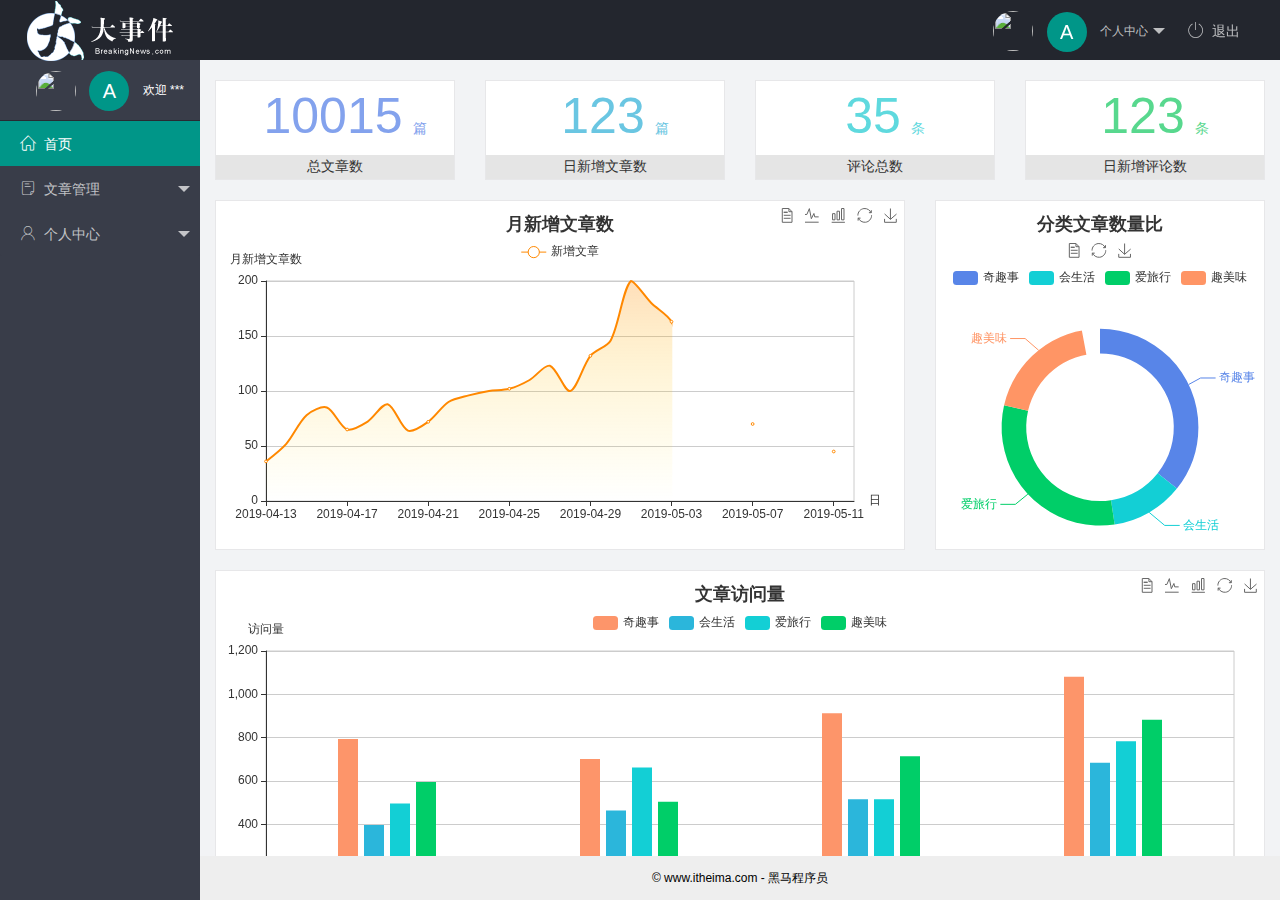
==== index.html @ 04af5a10 "finish login and register function" ====
<!DOCTYPE html>
<html lang="en">
  <head>
    <meta charset="UTF-8" />
    <meta name="viewport" content="width=device-width, initial-scale=1.0" />
    <title>后台主页</title>
    <!-- 导入 layui 的样式表 -->
    <link rel="stylesheet" href="./assets/lib/layui/css/layui.css" />
    <!-- 导入第三方图标库 -->
    <link rel="stylesheet" href="./assets/fonts/iconfont.css" />
    <!-- 导入自己的样式表 -->
    <link rel="stylesheet" href="./assets/css/index.css" />
  </head>
  <body class="layui-layout-body">
    <div class="layui-layout layui-layout-admin">
      <div class="layui-header">
        <div class="layui-logo">
          <img src="./assets/images/logo.png" alt="" />
        </div>
        <!-- 头部区域（可配合layui已有的水平导航） -->
        <ul class="layui-nav layui-layout-right">
          <li class="layui-nav-item">
            <a href="javascript:;" class="userinfo">
              <img src="http://t.cn/RCzsdCq" class="layui-nav-img" />
              <span class="text-avatar">A</span>
              个人中心
            </a>
            <dl class="layui-nav-child">
              <dd><a href="">基本资料</a></dd>
              <dd><a href="">更换头像</a></dd>
              <dd><a href="">重置密码</a></dd>
            </dl>
          </li>
          <li class="layui-nav-item">
            <a href=""><span class="iconfont icon-tuichu"></span>退出</a>
          </li>
        </ul>
      </div>

      <div class="layui-side layui-bg-black">
        <div class="layui-side-scroll">
          <div class="userinfo">
            <img src="http://t.cn/RCzsdCq" class="layui-nav-img" />
            <span class="text-avatar">A</span>
            <span id="welcome">欢迎 ***</span>
          </div>
          <!-- 左侧导航区域（可配合layui已有的垂直导航） -->
          <ul class="layui-nav layui-nav-tree" lay-shrink="all">
            <li class="layui-nav-item layui-this">
              <a href="/home/dashboard.html" target="fm"><span class="iconfont icon-home"></span>首页</a>
            </li>
            <li class="layui-nav-item">
              <a class="" href="javascript:;"><span class="iconfont icon-16"></span>文章管理</a>
              <dl class="layui-nav-child">
                <dd>
                  <a href="javascript:;"><i class="layui-icon layui-icon-app"></i>文章类别</a>
                </dd>
                <dd>
                  <a href="javascript:;"><i class="layui-icon layui-icon-app"></i>文章列表</a>
                </dd>
                <dd>
                  <a href="javascript:;"><i class="layui-icon layui-icon-app"></i>发布文章</a>
                </dd>
              </dl>
            </li>
            <li class="layui-nav-item">
              <a href="javascript:;"><span class="iconfont icon-user"></span>个人中心</a>
              <dl class="layui-nav-child">
                <dd>
                  <a href="javascript:;"><i class="layui-icon layui-icon-app"></i>基本资料</a>
                </dd>
                <dd>
                  <a href="javascript:;"><i class="layui-icon layui-icon-app"></i>更换头像</a>
                </dd>
                <dd>
                  <a href="javascript:;"><i class="layui-icon layui-icon-app"></i>重置密码</a>
                </dd>
              </dl>
            </li>
          </ul>
        </div>
      </div>

      <div class="layui-body">
        <!-- 内容主体区域 -->
        <iframe name="fm" src="/home/dashboard.html" frameborder="0"></iframe>
      </div>

      <div class="layui-footer">
        <!-- 底部固定区域 -->
        © www.itheima.com - 黑马程序员
      </div>
    </div>
    <!-- 导入 layui 的JS文件 -->
    <script src="./assets/lib/layui/layui.all.js"></script>
  </body>
</html>
---- assets/lib/layui/css/layui.css ----
/** layui-v2.5.5 MIT License By https://www.layui.com */
 .layui-inline,img{display:inline-block;vertical-align:middle}h1,h2,h3,h4,h5,h6{font-weight:400}.layui-edge,.layui-header,.layui-inline,.layui-main{position:relative}.layui-body,.layui-edge,.layui-elip{overflow:hidden}.layui-btn,.layui-edge,.layui-inline,img{vertical-align:middle}.layui-btn,.layui-disabled,.layui-icon,.layui-unselect{-moz-user-select:none;-webkit-user-select:none;-ms-user-select:none}.layui-elip,.layui-form-checkbox span,.layui-form-pane .layui-form-label{text-overflow:ellipsis;white-space:nowrap}.layui-breadcrumb,.layui-tree-btnGroup{visibility:hidden}blockquote,body,button,dd,div,dl,dt,form,h1,h2,h3,h4,h5,h6,input,li,ol,p,pre,td,textarea,th,ul{margin:0;padding:0;-webkit-tap-highlight-color:rgba(0,0,0,0)}a:active,a:hover{outline:0}img{border:none}li{list-style:none}table{border-collapse:collapse;border-spacing:0}h4,h5,h6{font-size:100%}button,input,optgroup,option,select,textarea{font-family:inherit;font-size:inherit;font-style:inherit;font-weight:inherit;outline:0}pre{white-space:pre-wrap;white-space:-moz-pre-wrap;white-space:-pre-wrap;white-space:-o-pre-wrap;word-wrap:break-word}body{line-height:24px;font:14px Helvetica Neue,Helvetica,PingFang SC,Tahoma,Arial,sans-serif}hr{height:1px;margin:10px 0;border:0;clear:both}a{color:#333;text-decoration:none}a:hover{color:#777}a cite{font-style:normal;*cursor:pointer}.layui-border-box,.layui-border-box *{box-sizing:border-box}.layui-box,.layui-box *{box-sizing:content-box}.layui-clear{clear:both;*zoom:1}.layui-clear:after{content:'\20';clear:both;*zoom:1;display:block;height:0}.layui-inline{*display:inline;*zoom:1}.layui-edge{display:inline-block;width:0;height:0;border-width:6px;border-style:dashed;border-color:transparent}.layui-edge-top{top:-4px;border-bottom-color:#999;border-bottom-style:solid}.layui-edge-right{border-left-color:#999;border-left-style:solid}.layui-edge-bottom{top:2px;border-top-color:#999;border-top-style:solid}.layui-edge-left{border-right-color:#999;border-right-style:solid}.layui-disabled,.layui-disabled:hover{color:#d2d2d2!important;cursor:not-allowed!important}.layui-circle{border-radius:100%}.layui-show{display:block!important}.layui-hide{display:none!important}@font-face{font-family:layui-icon;src:url(../font/iconfont.eot?v=250);src:url(../font/iconfont.eot?v=250#iefix) format('embedded-opentype'),url(../font/iconfont.woff2?v=250) format('woff2'),url(../font/iconfont.woff?v=250) format('woff'),url(../font/iconfont.ttf?v=250) format('truetype'),url(../font/iconfont.svg?v=250#layui-icon) format('svg')}.layui-icon{font-family:layui-icon!important;font-size:16px;font-style:normal;-webkit-font-smoothing:antialiased;-moz-osx-font-smoothing:grayscale}.layui-icon-reply-fill:before{content:"\e611"}.layui-icon-set-fill:before{content:"\e614"}.layui-icon-menu-fill:before{content:"\e60f"}.layui-icon-search:before{content:"\e615"}.layui-icon-share:before{content:"\e641"}.layui-icon-set-sm:before{content:"\e620"}.layui-icon-engine:before{content:"\e628"}.layui-icon-close:before{content:"\1006"}.layui-icon-close-fill:before{content:"\1007"}.layui-icon-chart-screen:before{content:"\e629"}.layui-icon-star:before{content:"\e600"}.layui-icon-circle-dot:before{content:"\e617"}.layui-icon-chat:before{content:"\e606"}.layui-icon-release:before{content:"\e609"}.layui-icon-list:before{content:"\e60a"}.layui-icon-chart:before{content:"\e62c"}.layui-icon-ok-circle:before{content:"\1005"}.layui-icon-layim-theme:before{content:"\e61b"}.layui-icon-table:before{content:"\e62d"}.layui-icon-right:before{content:"\e602"}.layui-icon-left:before{content:"\e603"}.layui-icon-cart-simple:before{content:"\e698"}.layui-icon-face-cry:before{content:"\e69c"}.layui-icon-face-smile:before{content:"\e6af"}.layui-icon-survey:before{content:"\e6b2"}.layui-icon-tree:before{content:"\e62e"}.layui-icon-upload-circle:before{content:"\e62f"}.layui-icon-add-circle:before{content:"\e61f"}.layui-icon-download-circle:before{content:"\e601"}.layui-icon-templeate-1:before{content:"\e630"}.layui-icon-util:before{content:"\e631"}.layui-icon-face-surprised:before{content:"\e664"}.layui-icon-edit:before{content:"\e642"}.layui-icon-speaker:before{content:"\e645"}.layui-icon-down:before{content:"\e61a"}.layui-icon-file:before{content:"\e621"}.layui-icon-layouts:before{content:"\e632"}.layui-icon-rate-half:before{content:"\e6c9"}.layui-icon-add-circle-fine:before{content:"\e608"}.layui-icon-prev-circle:before{content:"\e633"}.layui-icon-read:before{content:"\e705"}.layui-icon-404:before{content:"\e61c"}.layui-icon-carousel:before{content:"\e634"}.layui-icon-help:before{content:"\e607"}.layui-icon-code-circle:before{content:"\e635"}.layui-icon-water:before{content:"\e636"}.layui-icon-username:before{content:"\e66f"}.layui-icon-find-fill:before{content:"\e670"}.layui-icon-about:before{content:"\e60b"}.layui-icon-location:before{content:"\e715"}.layui-icon-up:before{content:"\e619"}.layui-icon-pause:before{content:"\e651"}.layui-icon-date:before{content:"\e637"}.layui-icon-layim-uploadfile:before{content:"\e61d"}.layui-icon-delete:before{content:"\e640"}.layui-icon-play:before{content:"\e652"}.layui-icon-top:before{content:"\e604"}.layui-icon-friends:before{content:"\e612"}.layui-icon-refresh-3:before{content:"\e9aa"}.layui-icon-ok:before{content:"\e605"}.layui-icon-layer:before{content:"\e638"}.layui-icon-face-smile-fine:before{content:"\e60c"}.layui-icon-dollar:before{content:"\e659"}.layui-icon-group:before{content:"\e613"}.layui-icon-layim-download:before{content:"\e61e"}.layui-icon-picture-fine:before{content:"\e60d"}.layui-icon-link:before{content:"\e64c"}.layui-icon-diamond:before{content:"\e735"}.layui-icon-log:before{content:"\e60e"}.layui-icon-rate-solid:before{content:"\e67a"}.layui-icon-fonts-del:before{content:"\e64f"}.layui-icon-unlink:before{content:"\e64d"}.layui-icon-fonts-clear:before{content:"\e639"}.layui-icon-triangle-r:before{content:"\e623"}.layui-icon-circle:before{content:"\e63f"}.layui-icon-radio:before{content:"\e643"}.layui-icon-align-center:before{content:"\e647"}.layui-icon-align-right:before{content:"\e648"}.layui-icon-align-left:before{content:"\e649"}.layui-icon-loading-1:before{content:"\e63e"}.layui-icon-return:before{content:"\e65c"}.layui-icon-fonts-strong:before{content:"\e62b"}.layui-icon-upload:before{content:"\e67c"}.layui-icon-dialogue:before{content:"\e63a"}.layui-icon-video:before{content:"\e6ed"}.layui-icon-headset:before{content:"\e6fc"}.layui-icon-cellphone-fine:before{content:"\e63b"}.layui-icon-add-1:before{content:"\e654"}.layui-icon-face-smile-b:before{content:"\e650"}.layui-icon-fonts-html:before{content:"\e64b"}.layui-icon-form:before{content:"\e63c"}.layui-icon-cart:before{content:"\e657"}.layui-icon-camera-fill:before{content:"\e65d"}.layui-icon-tabs:before{content:"\e62a"}.layui-icon-fonts-code:before{content:"\e64e"}.layui-icon-fire:before{content:"\e756"}.layui-icon-set:before{content:"\e716"}.layui-icon-fonts-u:before{content:"\e646"}.layui-icon-triangle-d:before{content:"\e625"}.layui-icon-tips:before{content:"\e702"}.layui-icon-picture:before{content:"\e64a"}.layui-icon-more-vertical:before{content:"\e671"}.layui-icon-flag:before{content:"\e66c"}.layui-icon-loading:before{content:"\e63d"}.layui-icon-fonts-i:before{content:"\e644"}.layui-icon-refresh-1:before{content:"\e666"}.layui-icon-rmb:before{content:"\e65e"}.layui-icon-home:before{content:"\e68e"}.layui-icon-user:before{content:"\e770"}.layui-icon-notice:before{content:"\e667"}.layui-icon-login-weibo:before{content:"\e675"}.layui-icon-voice:before{content:"\e688"}.layui-icon-upload-drag:before{content:"\e681"}.layui-icon-login-qq:before{content:"\e676"}.layui-icon-snowflake:before{content:"\e6b1"}.layui-icon-file-b:before{content:"\e655"}.layui-icon-template:before{content:"\e663"}.layui-icon-auz:before{content:"\e672"}.layui-icon-console:before{content:"\e665"}.layui-icon-app:before{content:"\e653"}.layui-icon-prev:before{content:"\e65a"}.layui-icon-website:before{content:"\e7ae"}.layui-icon-next:before{content:"\e65b"}.layui-icon-component:before{content:"\e857"}.layui-icon-more:before{content:"\e65f"}.layui-icon-login-wechat:before{content:"\e677"}.layui-icon-shrink-right:before{content:"\e668"}.layui-icon-spread-left:before{content:"\e66b"}.layui-icon-camera:before{content:"\e660"}.layui-icon-note:before{content:"\e66e"}.layui-icon-refresh:before{content:"\e669"}.layui-icon-female:before{content:"\e661"}.layui-icon-male:before{content:"\e662"}.layui-icon-password:before{content:"\e673"}.layui-icon-senior:before{content:"\e674"}.layui-icon-theme:before{content:"\e66a"}.layui-icon-tread:before{content:"\e6c5"}.layui-icon-praise:before{content:"\e6c6"}.layui-icon-star-fill:before{content:"\e658"}.layui-icon-rate:before{content:"\e67b"}.layui-icon-template-1:before{content:"\e656"}.layui-icon-vercode:before{content:"\e679"}.layui-icon-cellphone:before{content:"\e678"}.layui-icon-screen-full:before{content:"\e622"}.layui-icon-screen-restore:before{content:"\e758"}.layui-icon-cols:before{content:"\e610"}.layui-icon-export:before{content:"\e67d"}.layui-icon-print:before{content:"\e66d"}.layui-icon-slider:before{content:"\e714"}.layui-icon-addition:before{content:"\e624"}.layui-icon-subtraction:before{content:"\e67e"}.layui-icon-service:before{content:"\e626"}.layui-icon-transfer:before{content:"\e691"}.layui-main{width:1140px;margin:0 auto}.layui-header{z-index:1000;height:60px}.layui-header a:hover{transition:all .5s;-webkit-transition:all .5s}.layui-side{position:fixed;left:0;top:0;bottom:0;z-index:999;width:200px;overflow-x:hidden}.layui-side-scroll{position:relative;width:220px;height:100%;overflow-x:hidden}.layui-body{position:absolute;left:200px;right:0;top:0;bottom:0;z-index:998;width:auto;overflow-y:auto;box-sizing:border-box}.layui-layout-body{overflow:hidden}.layui-layout-admin .layui-header{background-color:#23262E}.layui-layout-admin .layui-side{top:60px;width:200px;overflow-x:hidden}.layui-layout-admin .layui-body{position:fixed;top:60px;bottom:44px}.layui-layout-admin .layui-main{width:auto;margin:0 15px}.layui-layout-admin .layui-footer{position:fixed;left:200px;right:0;bottom:0;height:44px;line-height:44px;padding:0 15px;background-color:#eee}.layui-layout-admin .layui-logo{position:absolute;left:0;top:0;width:200px;height:100%;line-height:60px;text-align:center;color:#009688;font-size:16px}.layui-layout-admin .layui-header .layui-nav{background:0 0}.layui-layout-left{position:absolute!important;left:200px;top:0}.layui-layout-right{position:absolute!important;right:0;top:0}.layui-container{position:relative;margin:0 auto;padding:0 15px;box-sizing:border-box}.layui-fluid{position:relative;margin:0 auto;padding:0 15px}.layui-row:after,.layui-row:before{content:'';display:block;clear:both}.layui-col-lg1,.layui-col-lg10,.layui-col-lg11,.layui-col-lg12,.layui-col-lg2,.layui-col-lg3,.layui-col-lg4,.layui-col-lg5,.layui-col-lg6,.layui-col-lg7,.layui-col-lg8,.layui-col-lg9,.layui-col-md1,.layui-col-md10,.layui-col-md11,.layui-col-md12,.layui-col-md2,.layui-col-md3,.layui-col-md4,.layui-col-md5,.layui-col-md6,.layui-col-md7,.layui-col-md8,.layui-col-md9,.layui-col-sm1,.layui-col-sm10,.layui-col-sm11,.layui-col-sm12,.layui-col-sm2,.layui-col-sm3,.layui-col-sm4,.layui-col-sm5,.layui-col-sm6,.layui-col-sm7,.layui-col-sm8,.layui-col-sm9,.layui-col-xs1,.layui-col-xs10,.layui-col-xs11,.layui-col-xs12,.layui-col-xs2,.layui-col-xs3,.layui-col-xs4,.layui-col-xs5,.layui-col-xs6,.layui-col-xs7,.layui-col-xs8,.layui-col-xs9{position:relative;display:block;box-sizing:border-box}.layui-col-xs1,.layui-col-xs10,.layui-col-xs11,.layui-col-xs12,.layui-col-xs2,.layui-col-xs3,.layui-col-xs4,.layui-col-xs5,.layui-col-xs6,.layui-col-xs7,.layui-col-xs8,.layui-col-xs9{float:left}.layui-col-xs1{width:8.33333333%}.layui-col-xs2{width:16.66666667%}.layui-col-xs3{width:25%}.layui-col-xs4{width:33.33333333%}.layui-col-xs5{width:41.66666667%}.layui-col-xs6{width:50%}.layui-col-xs7{width:58.33333333%}.layui-col-xs8{width:66.66666667%}.layui-col-xs9{width:75%}.layui-col-xs10{width:83.33333333%}.layui-col-xs11{width:91.66666667%}.layui-col-xs12{width:100%}.layui-col-xs-offset1{margin-left:8.33333333%}.layui-col-xs-offset2{margin-left:16.66666667%}.layui-col-xs-offset3{margin-left:25%}.layui-col-xs-offset4{margin-left:33.33333333%}.layui-col-xs-offset5{margin-left:41.66666667%}.layui-col-xs-offset6{margin-left:50%}.layui-col-xs-offset7{margin-left:58.33333333%}.layui-col-xs-offset8{margin-left:66.66666667%}.layui-col-xs-offset9{margin-left:75%}.layui-col-xs-offset10{margin-left:83.33333333%}.layui-col-xs-offset11{margin-left:91.66666667%}.layui-col-xs-offset12{margin-left:100%}@media screen and (max-width:768px){.layui-hide-xs{display:none!important}.layui-show-xs-block{display:block!important}.layui-show-xs-inline{display:inline!important}.layui-show-xs-inline-block{display:inline-block!important}}@media screen and (min-width:768px){.layui-container{width:750px}.layui-hide-sm{display:none!important}.layui-show-sm-block{display:block!important}.layui-show-sm-inline{display:inline!important}.layui-show-sm-inline-block{display:inline-block!important}.layui-col-sm1,.layui-col-sm10,.layui-col-sm11,.layui-col-sm12,.layui-col-sm2,.layui-col-sm3,.layui-col-sm4,.layui-col-sm5,.layui-col-sm6,.layui-col-sm7,.layui-col-sm8,.layui-col-sm9{float:left}.layui-col-sm1{width:8.33333333%}.layui-col-sm2{width:16.66666667%}.layui-col-sm3{width:25%}.layui-col-sm4{width:33.33333333%}.layui-col-sm5{width:41.66666667%}.layui-col-sm6{width:50%}.layui-col-sm7{width:58.33333333%}.layui-col-sm8{width:66.66666667%}.layui-col-sm9{width:75%}.layui-col-sm10{width:83.33333333%}.layui-col-sm11{width:91.66666667%}.layui-col-sm12{width:100%}.layui-col-sm-offset1{margin-left:8.33333333%}.layui-col-sm-offset2{margin-left:16.66666667%}.layui-col-sm-offset3{margin-left:25%}.layui-col-sm-offset4{margin-left:33.33333333%}.layui-col-sm-offset5{margin-left:41.66666667%}.layui-col-sm-offset6{margin-left:50%}.layui-col-sm-offset7{margin-left:58.33333333%}.layui-col-sm-offset8{margin-left:66.66666667%}.layui-col-sm-offset9{margin-left:75%}.layui-col-sm-offset10{margin-left:83.33333333%}.layui-col-sm-offset11{margin-left:91.66666667%}.layui-col-sm-offset12{margin-left:100%}}@media screen and (min-width:992px){.layui-container{width:970px}.layui-hide-md{display:none!important}.layui-show-md-block{display:block!important}.layui-show-md-inline{display:inline!important}.layui-show-md-inline-block{display:inline-block!important}.layui-col-md1,.layui-col-md10,.layui-col-md11,.layui-col-md12,.layui-col-md2,.layui-col-md3,.layui-col-md4,.layui-col-md5,.layui-col-md6,.layui-col-md7,.layui-col-md8,.layui-col-md9{float:left}.layui-col-md1{width:8.33333333%}.layui-col-md2{width:16.66666667%}.layui-col-md3{width:25%}.layui-col-md4{width:33.33333333%}.layui-col-md5{width:41.66666667%}.layui-col-md6{width:50%}.layui-col-md7{width:58.33333333%}.layui-col-md8{width:66.66666667%}.layui-col-md9{width:75%}.layui-col-md10{width:83.33333333%}.layui-col-md11{width:91.66666667%}.layui-col-md12{width:100%}.layui-col-md-offset1{margin-left:8.33333333%}.layui-col-md-offset2{margin-left:16.66666667%}.layui-col-md-offset3{margin-left:25%}.layui-col-md-offset4{margin-left:33.33333333%}.layui-col-md-offset5{margin-left:41.66666667%}.layui-col-md-offset6{margin-left:50%}.layui-col-md-offset7{margin-left:58.33333333%}.layui-col-md-offset8{margin-left:66.66666667%}.layui-col-md-offset9{margin-left:75%}.layui-col-md-offset10{margin-left:83.33333333%}.layui-col-md-offset11{margin-left:91.66666667%}.layui-col-md-offset12{margin-left:100%}}@media screen and (min-width:1200px){.layui-container{width:1170px}.layui-hide-lg{display:none!important}.layui-show-lg-block{display:block!important}.layui-show-lg-inline{display:inline!important}.layui-show-lg-inline-block{display:inline-block!important}.layui-col-lg1,.layui-col-lg10,.layui-col-lg11,.layui-col-lg12,.layui-col-lg2,.layui-col-lg3,.layui-col-lg4,.layui-col-lg5,.layui-col-lg6,.layui-col-lg7,.layui-col-lg8,.layui-col-lg9{float:left}.layui-col-lg1{width:8.33333333%}.layui-col-lg2{width:16.66666667%}.layui-col-lg3{width:25%}.layui-col-lg4{width:33.33333333%}.layui-col-lg5{width:41.66666667%}.layui-col-lg6{width:50%}.layui-col-lg7{width:58.33333333%}.layui-col-lg8{width:66.66666667%}.layui-col-lg9{width:75%}.layui-col-lg10{width:83.33333333%}.layui-col-lg11{width:91.66666667%}.layui-col-lg12{width:100%}.layui-col-lg-offset1{margin-left:8.33333333%}.layui-col-lg-offset2{margin-left:16.66666667%}.layui-col-lg-offset3{margin-left:25%}.layui-col-lg-offset4{margin-left:33.33333333%}.layui-col-lg-offset5{margin-left:41.66666667%}.layui-col-lg-offset6{margin-left:50%}.layui-col-lg-offset7{margin-left:58.33333333%}.layui-col-lg-offset8{margin-left:66.66666667%}.layui-col-lg-offset9{margin-left:75%}.layui-col-lg-offset10{margin-left:83.33333333%}.layui-col-lg-offset11{margin-left:91.66666667%}.layui-col-lg-offset12{margin-left:100%}}.layui-col-space1{margin:-.5px}.layui-col-space1>*{padding:.5px}.layui-col-space3{margin:-1.5px}.layui-col-space3>*{padding:1.5px}.layui-col-space5{margin:-2.5px}.layui-col-space5>*{padding:2.5px}.layui-col-space8{margin:-3.5px}.layui-col-space8>*{padding:3.5px}.layui-col-space10{margin:-5px}.layui-col-space10>*{padding:5px}.layui-col-space12{margin:-6px}.layui-col-space12>*{padding:6px}.layui-col-space15{margin:-7.5px}.layui-col-space15>*{padding:7.5px}.layui-col-space18{margin:-9px}.layui-col-space18>*{padding:9px}.layui-col-space20{margin:-10px}.layui-col-space20>*{padding:10px}.layui-col-space22{margin:-11px}.layui-col-space22>*{padding:11px}.layui-col-space25{margin:-12.5px}.layui-col-space25>*{padding:12.5px}.layui-col-space30{margin:-15px}.layui-col-space30>*{padding:15px}.layui-btn,.layui-input,.layui-select,.layui-textarea,.layui-upload-button{outline:0;-webkit-appearance:none;transition:all .3s;-webkit-transition:all .3s;box-sizing:border-box}.layui-elem-quote{margin-bottom:10px;padding:15px;line-height:22px;border-left:5px solid #009688;border-radius:0 2px 2px 0;background-color:#f2f2f2}.layui-quote-nm{border-style:solid;border-width:1px 1px 1px 5px;background:0 0}.layui-elem-field{margin-bottom:10px;padding:0;border-width:1px;border-style:solid}.layui-elem-field legend{margin-left:20px;padding:0 10px;font-size:20px;font-weight:300}.layui-field-title{margin:10px 0 20px;border-width:1px 0 0}.layui-field-box{padding:10px 15px}.layui-field-title .layui-field-box{padding:10px 0}.layui-progress{position:relative;height:6px;border-radius:20px;background-color:#e2e2e2}.layui-progress-bar{position:absolute;left:0;top:0;width:0;max-width:100%;height:6px;border-radius:20px;text-align:right;background-color:#5FB878;transition:all .3s;-webkit-transition:all .3s}.layui-progress-big,.layui-progress-big .layui-progress-bar{height:18px;line-height:18px}.layui-progress-text{position:relative;top:-20px;line-height:18px;font-size:12px;color:#666}.layui-progress-big .layui-progress-text{position:static;padding:0 10px;color:#fff}.layui-collapse{border-width:1px;border-style:solid;border-radius:2px}.layui-colla-content,.layui-colla-item{border-top-width:1px;border-top-style:solid}.layui-colla-item:first-child{border-top:none}.layui-colla-title{position:relative;height:42px;line-height:42px;padding:0 15px 0 35px;color:#333;background-color:#f2f2f2;cursor:pointer;font-size:14px;overflow:hidden}.layui-colla-content{display:none;padding:10px 15px;line-height:22px;color:#666}.layui-colla-icon{position:absolute;left:15px;top:0;font-size:14px}.layui-card{margin-bottom:15px;border-radius:2px;background-color:#fff;box-shadow:0 1px 2px 0 rgba(0,0,0,.05)}.layui-card:last-child{margin-bottom:0}.layui-card-header{position:relative;height:42px;line-height:42px;padding:0 15px;border-bottom:1px solid #f6f6f6;color:#333;border-radius:2px 2px 0 0;font-size:14px}.layui-bg-black,.layui-bg-blue,.layui-bg-cyan,.layui-bg-green,.layui-bg-orange,.layui-bg-red{color:#fff!important}.layui-card-body{position:relative;padding:10px 15px;line-height:24px}.layui-card-body[pad15]{padding:15px}.layui-card-body[pad20]{padding:20px}.layui-card-body .layui-table{margin:5px 0}.layui-card .layui-tab{margin:0}.layui-panel-window{position:relative;padding:15px;border-radius:0;border-top:5px solid #E6E6E6;background-color:#fff}.layui-auxiliar-moving{position:fixed;left:0;right:0;top:0;bottom:0;width:100%;height:100%;background:0 0;z-index:9999999999}.layui-form-label,.layui-form-mid,.layui-form-select,.layui-input-block,.layui-input-inline,.layui-textarea{position:relative}.layui-bg-red{background-color:#FF5722!important}.layui-bg-orange{background-color:#FFB800!important}.layui-bg-green{background-color:#009688!important}.layui-bg-cyan{background-color:#2F4056!important}.layui-bg-blue{background-color:#1E9FFF!important}.layui-bg-black{background-color:#393D49!important}.layui-bg-gray{background-color:#eee!important;color:#666!important}.layui-badge-rim,.layui-colla-content,.layui-colla-item,.layui-collapse,.layui-elem-field,.layui-form-pane .layui-form-item[pane],.layui-form-pane .layui-form-label,.layui-input,.layui-layedit,.layui-layedit-tool,.layui-quote-nm,.layui-select,.layui-tab-bar,.layui-tab-card,.layui-tab-title,.layui-tab-title .layui-this:after,.layui-textarea{border-color:#e6e6e6}.layui-timeline-item:before,hr{background-color:#e6e6e6}.layui-text{line-height:22px;font-size:14px;color:#666}.layui-text h1,.layui-text h2,.layui-text h3{font-weight:500;color:#333}.layui-text h1{font-size:30px}.layui-text h2{font-size:24px}.layui-text h3{font-size:18px}.layui-text a:not(.layui-btn){color:#01AAED}.layui-text a:not(.layui-btn):hover{text-decoration:underline}.layui-text ul{padding:5px 0 5px 15px}.layui-text ul li{margin-top:5px;list-style-type:disc}.layui-text em,.layui-word-aux{color:#999!important;padding:0 5px!important}.layui-btn{display:inline-block;height:38px;line-height:38px;padding:0 18px;background-color:#009688;color:#fff;white-space:nowrap;text-align:center;font-size:14px;border:none;border-radius:2px;cursor:pointer}.layui-btn:hover{opacity:.8;filter:alpha(opacity=80);color:#fff}.layui-btn:active{opacity:1;filter:alpha(opacity=100)}.layui-btn+.layui-btn{margin-left:10px}.layui-btn-container{font-size:0}.layui-btn-container .layui-btn{margin-right:10px;margin-bottom:10px}.layui-btn-container .layui-btn+.layui-btn{margin-left:0}.layui-table .layui-btn-container .layui-btn{margin-bottom:9px}.layui-btn-radius{border-radius:100px}.layui-btn .layui-icon{margin-right:3px;font-size:18px;vertical-align:bottom;vertical-align:middle\9}.layui-btn-primary{border:1px solid #C9C9C9;background-color:#fff;color:#555}.layui-btn-primary:hover{border-color:#009688;color:#333}.layui-btn-normal{background-color:#1E9FFF}.layui-btn-warm{background-color:#FFB800}.layui-btn-danger{background-color:#FF5722}.layui-btn-checked{background-color:#5FB878}.layui-btn-disabled,.layui-btn-disabled:active,.layui-btn-disabled:hover{border:1px solid #e6e6e6;background-color:#FBFBFB;color:#C9C9C9;cursor:not-allowed;opacity:1}.layui-btn-lg{height:44px;line-height:44px;padding:0 25px;font-size:16px}.layui-btn-sm{height:30px;line-height:30px;padding:0 10px;font-size:12px}.layui-btn-sm i{font-size:16px!important}.layui-btn-xs{height:22px;line-height:22px;padding:0 5px;font-size:12px}.layui-btn-xs i{font-size:14px!important}.layui-btn-group{display:inline-block;vertical-align:middle;font-size:0}.layui-btn-group .layui-btn{margin-left:0!important;margin-right:0!important;border-left:1px solid rgba(255,255,255,.5);border-radius:0}.layui-btn-group .layui-btn-primary{border-left:none}.layui-btn-group .layui-btn-primary:hover{border-color:#C9C9C9;color:#009688}.layui-btn-group .layui-btn:first-child{border-left:none;border-radius:2px 0 0 2px}.layui-btn-group .layui-btn-primary:first-child{border-left:1px solid #c9c9c9}.layui-btn-group .layui-btn:last-child{border-radius:0 2px 2px 0}.layui-btn-group .layui-btn+.layui-btn{margin-left:0}.layui-btn-group+.layui-btn-group{margin-left:10px}.layui-btn-fluid{width:100%}.layui-input,.layui-select,.layui-textarea{height:38px;line-height:1.3;line-height:38px\9;border-width:1px;border-style:solid;background-color:#fff;border-radius:2px}.layui-input::-webkit-input-placeholder,.layui-select::-webkit-input-placeholder,.layui-textarea::-webkit-input-placeholder{line-height:1.3}.layui-input,.layui-textarea{display:block;width:100%;padding-left:10px}.layui-input:hover,.layui-textarea:hover{border-color:#D2D2D2!important}.layui-input:focus,.layui-textarea:focus{border-color:#C9C9C9!important}.layui-textarea{min-height:100px;height:auto;line-height:20px;padding:6px 10px;resize:vertical}.layui-select{padding:0 10px}.layui-form input[type=checkbox],.layui-form input[type=radio],.layui-form select{display:none}.layui-form [lay-ignore]{display:initial}.layui-form-item{margin-bottom:15px;clear:both;*zoom:1}.layui-form-item:after{content:'\20';clear:both;*zoom:1;display:block;height:0}.layui-form-label{float:left;display:block;padding:9px 15px;width:80px;font-weight:400;line-height:20px;text-align:right}.layui-form-label-col{display:block;float:none;padding:9px 0;line-height:20px;text-align:left}.layui-form-item .layui-inline{margin-bottom:5px;margin-right:10px}.layui-input-block{margin-left:110px;min-height:36px}.layui-input-inline{display:inline-block;vertical-align:middle}.layui-form-item .layui-input-inline{float:left;width:190px;margin-right:10px}.layui-form-text .layui-input-inline{width:auto}.layui-form-mid{float:left;display:block;padding:9px 0!important;line-height:20px;margin-right:10px}.layui-form-danger+.layui-form-select .layui-input,.layui-form-danger:focus{border-color:#FF5722!important}.layui-form-select .layui-input{padding-right:30px;cursor:pointer}.layui-form-select .layui-edge{position:absolute;right:10px;top:50%;margin-top:-3px;cursor:pointer;border-width:6px;border-top-color:#c2c2c2;border-top-style:solid;transition:all .3s;-webkit-transition:all .3s}.layui-form-select dl{display:none;position:absolute;left:0;top:42px;padding:5px 0;z-index:899;min-width:100%;border:1px solid #d2d2d2;max-height:300px;overflow-y:auto;background-color:#fff;border-radius:2px;box-shadow:0 2px 4px rgba(0,0,0,.12);box-sizing:border-box}.layui-form-select dl dd,.layui-form-select dl dt{padding:0 10px;line-height:36px;white-space:nowrap;overflow:hidden;text-overflow:ellipsis}.layui-form-select dl dt{font-size:12px;color:#999}.layui-form-select dl dd{cursor:pointer}.layui-form-select dl dd:hover{background-color:#f2f2f2;-webkit-transition:.5s all;transition:.5s all}.layui-form-select .layui-select-group dd{padding-left:20px}.layui-form-select dl dd.layui-select-tips{padding-left:10px!important;color:#999}.layui-form-select dl dd.layui-this{background-color:#5FB878;color:#fff}.layui-form-checkbox,.layui-form-select dl dd.layui-disabled{background-color:#fff}.layui-form-selected dl{display:block}.layui-form-checkbox,.layui-form-checkbox *,.layui-form-switch{display:inline-block;vertical-align:middle}.layui-form-selected .layui-edge{margin-top:-9px;-webkit-transform:rotate(180deg);transform:rotate(180deg);margin-top:-3px\9}:root .layui-form-selected .layui-edge{margin-top:-9px\0/IE9}.layui-form-selectup dl{top:auto;bottom:42px}.layui-select-none{margin:5px 0;text-align:center;color:#999}.layui-select-disabled .layui-disabled{border-color:#eee!important}.layui-select-disabled .layui-edge{border-top-color:#d2d2d2}.layui-form-checkbox{position:relative;height:30px;line-height:30px;margin-right:10px;padding-right:30px;cursor:pointer;font-size:0;-webkit-transition:.1s linear;transition:.1s linear;box-sizing:border-box}.layui-form-checkbox span{padding:0 10px;height:100%;font-size:14px;border-radius:2px 0 0 2px;background-color:#d2d2d2;color:#fff;overflow:hidden}.layui-form-checkbox:hover span{background-color:#c2c2c2}.layui-form-checkbox i{position:absolute;right:0;top:0;width:30px;height:28px;border:1px solid #d2d2d2;border-left:none;border-radius:0 2px 2px 0;color:#fff;font-size:20px;text-align:center}.layui-form-checkbox:hover i{border-color:#c2c2c2;color:#c2c2c2}.layui-form-checked,.layui-form-checked:hover{border-color:#5FB878}.layui-form-checked span,.layui-form-checked:hover span{background-color:#5FB878}.layui-form-checked i,.layui-form-checked:hover i{color:#5FB878}.layui-form-item .layui-form-checkbox{margin-top:4px}.layui-form-checkbox[lay-skin=primary]{height:auto!important;line-height:normal!important;min-width:18px;min-height:18px;border:none!important;margin-right:0;padding-left:28px;padding-right:0;background:0 0}.layui-form-checkbox[lay-skin=primary] span{padding-left:0;padding-right:15px;line-height:18px;background:0 0;color:#666}.layui-form-checkbox[lay-skin=primary] i{right:auto;left:0;width:16px;height:16px;line-height:16px;border:1px solid #d2d2d2;font-size:12px;border-radius:2px;background-color:#fff;-webkit-transition:.1s linear;transition:.1s linear}.layui-form-checkbox[lay-skin=primary]:hover i{border-color:#5FB878;color:#fff}.layui-form-checked[lay-skin=primary] i{border-color:#5FB878!important;background-color:#5FB878;color:#fff}.layui-checkbox-disbaled[lay-skin=primary] span{background:0 0!important;color:#c2c2c2}.layui-checkbox-disbaled[lay-skin=primary]:hover i{border-color:#d2d2d2}.layui-form-item .layui-form-checkbox[lay-skin=primary]{margin-top:10px}.layui-form-switch{position:relative;height:22px;line-height:22px;min-width:35px;padding:0 5px;margin-top:8px;border:1px solid #d2d2d2;border-radius:20px;cursor:pointer;background-color:#fff;-webkit-transition:.1s linear;transition:.1s linear}.layui-form-switch i{position:absolute;left:5px;top:3px;width:16px;height:16px;border-radius:20px;background-color:#d2d2d2;-webkit-transition:.1s linear;transition:.1s linear}.layui-form-switch em{position:relative;top:0;width:25px;margin-left:21px;padding:0!important;text-align:center!important;color:#999!important;font-style:normal!important;font-size:12px}.layui-form-onswitch{border-color:#5FB878;background-color:#5FB878}.layui-checkbox-disbaled,.layui-checkbox-disbaled i{border-color:#e2e2e2!important}.layui-form-onswitch i{left:100%;margin-left:-21px;background-color:#fff}.layui-form-onswitch em{margin-left:5px;margin-right:21px;color:#fff!important}.layui-checkbox-disbaled span{background-color:#e2e2e2!important}.layui-checkbox-disbaled:hover i{color:#fff!important}[lay-radio]{display:none}.layui-form-radio,.layui-form-radio *{display:inline-block;vertical-align:middle}.layui-form-radio{line-height:28px;margin:6px 10px 0 0;padding-right:10px;cursor:pointer;font-size:0}.layui-form-radio *{font-size:14px}.layui-form-radio>i{margin-right:8px;font-size:22px;color:#c2c2c2}.layui-form-radio>i:hover,.layui-form-radioed>i{color:#5FB878}.layui-radio-disbaled>i{color:#e2e2e2!important}.layui-form-pane .layui-form-label{width:110px;padding:8px 15px;height:38px;line-height:20px;border-width:1px;border-style:solid;border-radius:2px 0 0 2px;text-align:center;background-color:#FBFBFB;overflow:hidden;box-sizing:border-box}.layui-form-pane .layui-input-inline{margin-left:-1px}.layui-form-pane .layui-input-block{margin-left:110px;left:-1px}.layui-form-pane .layui-input{border-radius:0 2px 2px 0}.layui-form-pane .layui-form-text .layui-form-label{float:none;width:100%;border-radius:2px;box-sizing:border-box;text-align:left}.layui-form-pane .layui-form-text .layui-input-inline{display:block;margin:0;top:-1px;clear:both}.layui-form-pane .layui-form-text .layui-input-block{margin:0;left:0;top:-1px}.layui-form-pane .layui-form-text .layui-textarea{min-height:100px;border-radius:0 0 2px 2px}.layui-form-pane .layui-form-checkbox{margin:4px 0 4px 10px}.layui-form-pane .layui-form-radio,.layui-form-pane .layui-form-switch{margin-top:6px;margin-left:10px}.layui-form-pane .layui-form-item[pane]{position:relative;border-width:1px;border-style:solid}.layui-form-pane .layui-form-item[pane] .layui-form-label{position:absolute;left:0;top:0;height:100%;border-width:0 1px 0 0}.layui-form-pane .layui-form-item[pane] .layui-input-inline{margin-left:110px}@media screen and (max-width:450px){.layui-form-item .layui-form-label{text-overflow:ellipsis;overflow:hidden;white-space:nowrap}.layui-form-item .layui-inline{display:block;margin-right:0;margin-bottom:20px;clear:both}.layui-form-item .layui-inline:after{content:'\20';clear:both;display:block;height:0}.layui-form-item .layui-input-inline{display:block;float:none;left:-3px;width:auto;margin:0 0 10px 112px}.layui-form-item .layui-input-inline+.layui-form-mid{margin-left:110px;top:-5px;padding:0}.layui-form-item .layui-form-checkbox{margin-right:5px;margin-bottom:5px}}.layui-layedit{border-width:1px;border-style:solid;border-radius:2px}.layui-layedit-tool{padding:3px 5px;border-bottom-width:1px;border-bottom-style:solid;font-size:0}.layedit-tool-fixed{position:fixed;top:0;border-top:1px solid #e2e2e2}.layui-layedit-tool .layedit-tool-mid,.layui-layedit-tool .layui-icon{display:inline-block;vertical-align:middle;text-align:center;font-size:14px}.layui-layedit-tool .layui-icon{position:relative;width:32px;height:30px;line-height:30px;margin:3px 5px;color:#777;cursor:pointer;border-radius:2px}.layui-layedit-tool .layui-icon:hover{color:#393D49}.layui-layedit-tool .layui-icon:active{color:#000}.layui-layedit-tool .layedit-tool-active{background-color:#e2e2e2;color:#000}.layui-layedit-tool .layui-disabled,.layui-layedit-tool .layui-disabled:hover{color:#d2d2d2;cursor:not-allowed}.layui-layedit-tool .layedit-tool-mid{width:1px;height:18px;margin:0 10px;background-color:#d2d2d2}.layedit-tool-html{width:50px!important;font-size:30px!important}.layedit-tool-b,.layedit-tool-code,.layedit-tool-help{font-size:16px!important}.layedit-tool-d,.layedit-tool-face,.layedit-tool-image,.layedit-tool-unlink{font-size:18px!important}.layedit-tool-image input{position:absolute;font-size:0;left:0;top:0;width:100%;height:100%;opacity:.01;filter:Alpha(opacity=1);cursor:pointer}.layui-layedit-iframe iframe{display:block;width:100%}#LAY_layedit_code{overflow:hidden}.layui-laypage{display:inline-block;*display:inline;*zoom:1;vertical-align:middle;margin:10px 0;font-size:0}.layui-laypage>a:first-child,.layui-laypage>a:first-child em{border-radius:2px 0 0 2px}.layui-laypage>a:last-child,.layui-laypage>a:last-child em{border-radius:0 2px 2px 0}.layui-laypage>:first-child{margin-left:0!important}.layui-laypage>:last-child{margin-right:0!important}.layui-laypage a,.layui-laypage button,.layui-laypage input,.layui-laypage select,.layui-laypage span{border:1px solid #e2e2e2}.layui-laypage a,.layui-laypage span{display:inline-block;*display:inline;*zoom:1;vertical-align:middle;padding:0 15px;height:28px;line-height:28px;margin:0 -1px 5px 0;background-color:#fff;color:#333;font-size:12px}.layui-flow-more a *,.layui-laypage input,.layui-table-view select[lay-ignore]{display:inline-block}.layui-laypage a:hover{color:#009688}.layui-laypage em{font-style:normal}.layui-laypage .layui-laypage-spr{color:#999;font-weight:700}.layui-laypage a{text-decoration:none}.layui-laypage .layui-laypage-curr{position:relative}.layui-laypage .layui-laypage-curr em{position:relative;color:#fff}.layui-laypage .layui-laypage-curr .layui-laypage-em{position:absolute;left:-1px;top:-1px;padding:1px;width:100%;height:100%;background-color:#009688}.layui-laypage-em{border-radius:2px}.layui-laypage-next em,.layui-laypage-prev em{font-family:Sim sun;font-size:16px}.layui-laypage .layui-laypage-count,.layui-laypage .layui-laypage-limits,.layui-laypage .layui-laypage-refresh,.layui-laypage .layui-laypage-skip{margin-left:10px;margin-right:10px;padding:0;border:none}.layui-laypage .layui-laypage-limits,.layui-laypage .layui-laypage-refresh{vertical-align:top}.layui-laypage .layui-laypage-refresh i{font-size:18px;cursor:pointer}.layui-laypage select{height:22px;padding:3px;border-radius:2px;cursor:pointer}.layui-laypage .layui-laypage-skip{height:30px;line-height:30px;color:#999}.layui-laypage button,.layui-laypage input{height:30px;line-height:30px;border-radius:2px;vertical-align:top;background-color:#fff;box-sizing:border-box}.layui-laypage input{width:40px;margin:0 10px;padding:0 3px;text-align:center}.layui-laypage input:focus,.layui-laypage select:focus{border-color:#009688!important}.layui-laypage button{margin-left:10px;padding:0 10px;cursor:pointer}.layui-table,.layui-table-view{margin:10px 0}.layui-flow-more{margin:10px 0;text-align:center;color:#999;font-size:14px}.layui-flow-more a{height:32px;line-height:32px}.layui-flow-more a *{vertical-align:top}.layui-flow-more a cite{padding:0 20px;border-radius:3px;background-color:#eee;color:#333;font-style:normal}.layui-flow-more a cite:hover{opacity:.8}.layui-flow-more a i{font-size:30px;color:#737383}.layui-table{width:100%;background-color:#fff;color:#666}.layui-table tr{transition:all .3s;-webkit-transition:all .3s}.layui-table th{text-align:left;font-weight:400}.layui-table tbody tr:hover,.layui-table thead tr,.layui-table-click,.layui-table-header,.layui-table-hover,.layui-table-mend,.layui-table-patch,.layui-table-tool,.layui-table-total,.layui-table-total tr,.layui-table[lay-even] tr:nth-child(even){background-color:#f2f2f2}.layui-table td,.layui-table th,.layui-table-col-set,.layui-table-fixed-r,.layui-table-grid-down,.layui-table-header,.layui-table-page,.layui-table-tips-main,.layui-table-tool,.layui-table-total,.layui-table-view,.layui-table[lay-skin=line],.layui-table[lay-skin=row]{border-width:1px;border-style:solid;border-color:#e6e6e6}.layui-table td,.layui-table th{position:relative;padding:9px 15px;min-height:20px;line-height:20px;font-size:14px}.layui-table[lay-skin=line] td,.layui-table[lay-skin=line] th{border-width:0 0 1px}.layui-table[lay-skin=row] td,.layui-table[lay-skin=row] th{border-width:0 1px 0 0}.layui-table[lay-skin=nob] td,.layui-table[lay-skin=nob] th{border:none}.layui-table img{max-width:100px}.layui-table[lay-size=lg] td,.layui-table[lay-size=lg] th{padding:15px 30px}.layui-table-view .layui-table[lay-size=lg] .layui-table-cell{height:40px;line-height:40px}.layui-table[lay-size=sm] td,.layui-table[lay-size=sm] th{font-size:12px;padding:5px 10px}.layui-table-view .layui-table[lay-size=sm] .layui-table-cell{height:20px;line-height:20px}.layui-table[lay-data]{display:none}.layui-table-box{position:relative;overflow:hidden}.layui-table-view .layui-table{position:relative;width:auto;margin:0}.layui-table-view .layui-table[lay-skin=line]{border-width:0 1px 0 0}.layui-table-view .layui-table[lay-skin=row]{border-width:0 0 1px}.layui-table-view .layui-table td,.layui-table-view .layui-table th{padding:5px 0;border-top:none;border-left:none}.layui-table-view .layui-table th.layui-unselect .layui-table-cell span{cursor:pointer}.layui-table-view .layui-table td{cursor:default}.layui-table-view .layui-table td[data-edit=text]{cursor:text}.layui-table-view .layui-form-checkbox[lay-skin=primary] i{width:18px;height:18px}.layui-table-view .layui-form-radio{line-height:0;padding:0}.layui-table-view .layui-form-radio>i{margin:0;font-size:20px}.layui-table-init{position:absolute;left:0;top:0;width:100%;height:100%;text-align:center;z-index:110}.layui-table-init .layui-icon{position:absolute;left:50%;top:50%;margin:-15px 0 0 -15px;font-size:30px;color:#c2c2c2}.layui-table-header{border-width:0 0 1px;overflow:hidden}.layui-table-header .layui-table{margin-bottom:-1px}.layui-table-tool .layui-inline[lay-event]{position:relative;width:26px;height:26px;padding:5px;line-height:16px;margin-right:10px;text-align:center;color:#333;border:1px solid #ccc;cursor:pointer;-webkit-transition:.5s all;transition:.5s all}.layui-table-tool .layui-inline[lay-event]:hover{border:1px solid #999}.layui-table-tool-temp{padding-right:120px}.layui-table-tool-self{position:absolute;right:17px;top:10px}.layui-table-tool .layui-table-tool-self .layui-inline[lay-event]{margin:0 0 0 10px}.layui-table-tool-panel{position:absolute;top:29px;left:-1px;padding:5px 0;min-width:150px;min-height:40px;border:1px solid #d2d2d2;text-align:left;overflow-y:auto;background-color:#fff;box-shadow:0 2px 4px rgba(0,0,0,.12)}.layui-table-cell,.layui-table-tool-panel li{overflow:hidden;text-overflow:ellipsis;white-space:nowrap}.layui-table-tool-panel li{padding:0 10px;line-height:30px;-webkit-transition:.5s all;transition:.5s all}.layui-table-tool-panel li .layui-form-checkbox[lay-skin=primary]{width:100%;padding-left:28px}.layui-table-tool-panel li:hover{background-color:#f2f2f2}.layui-table-tool-panel li .layui-form-checkbox[lay-skin=primary] i{position:absolute;left:0;top:0}.layui-table-tool-panel li .layui-form-checkbox[lay-skin=primary] span{padding:0}.layui-table-tool .layui-table-tool-self .layui-table-tool-panel{left:auto;right:-1px}.layui-table-col-set{position:absolute;right:0;top:0;width:20px;height:100%;border-width:0 0 0 1px;background-color:#fff}.layui-table-sort{width:10px;height:20px;margin-left:5px;cursor:pointer!important}.layui-table-sort .layui-edge{position:absolute;left:5px;border-width:5px}.layui-table-sort .layui-table-sort-asc{top:3px;border-top:none;border-bottom-style:solid;border-bottom-color:#b2b2b2}.layui-table-sort .layui-table-sort-asc:hover{border-bottom-color:#666}.layui-table-sort .layui-table-sort-desc{bottom:5px;border-bottom:none;border-top-style:solid;border-top-color:#b2b2b2}.layui-table-sort .layui-table-sort-desc:hover{border-top-color:#666}.layui-table-sort[lay-sort=asc] .layui-table-sort-asc{border-bottom-color:#000}.layui-table-sort[lay-sort=desc] .layui-table-sort-desc{border-top-color:#000}.layui-table-cell{height:28px;line-height:28px;padding:0 15px;position:relative;box-sizing:border-box}.layui-table-cell .layui-form-checkbox[lay-skin=primary]{top:-1px;padding:0}.layui-table-cell .layui-table-link{color:#01AAED}.laytable-cell-checkbox,.laytable-cell-numbers,.laytable-cell-radio,.laytable-cell-space{padding:0;text-align:center}.layui-table-body{position:relative;overflow:auto;margin-right:-1px;margin-bottom:-1px}.layui-table-body .layui-none{line-height:26px;padding:15px;text-align:center;color:#999}.layui-table-fixed{position:absolute;left:0;top:0;z-index:101}.layui-table-fixed .layui-table-body{overflow:hidden}.layui-table-fixed-l{box-shadow:0 -1px 8px rgba(0,0,0,.08)}.layui-table-fixed-r{left:auto;right:-1px;border-width:0 0 0 1px;box-shadow:-1px 0 8px rgba(0,0,0,.08)}.layui-table-fixed-r .layui-table-header{position:relative;overflow:visible}.layui-table-mend{position:absolute;right:-49px;top:0;height:100%;width:50px}.layui-table-tool{position:relative;z-index:890;width:100%;min-height:50px;line-height:30px;padding:10px 15px;border-width:0 0 1px}.layui-table-tool .layui-btn-container{margin-bottom:-10px}.layui-table-page,.layui-table-total{border-width:1px 0 0;margin-bottom:-1px;overflow:hidden}.layui-table-page{position:relative;width:100%;padding:7px 7px 0;height:41px;font-size:12px;white-space:nowrap}.layui-table-page>div{height:26px}.layui-table-page .layui-laypage{margin:0}.layui-table-page .layui-laypage a,.layui-table-page .layui-laypage span{height:26px;line-height:26px;margin-bottom:10px;border:none;background:0 0}.layui-table-page .layui-laypage a,.layui-table-page .layui-laypage span.layui-laypage-curr{padding:0 12px}.layui-table-page .layui-laypage span{margin-left:0;padding:0}.layui-table-page .layui-laypage .layui-laypage-prev{margin-left:-7px!important}.layui-table-page .layui-laypage .layui-laypage-curr .layui-laypage-em{left:0;top:0;padding:0}.layui-table-page .layui-laypage button,.layui-table-page .layui-laypage input{height:26px;line-height:26px}.layui-table-page .layui-laypage input{width:40px}.layui-table-page .layui-laypage button{padding:0 10px}.layui-table-page select{height:18px}.layui-table-patch .layui-table-cell{padding:0;width:30px}.layui-table-edit{position:absolute;left:0;top:0;width:100%;height:100%;padding:0 14px 1px;border-radius:0;box-shadow:1px 1px 20px rgba(0,0,0,.15)}.layui-table-edit:focus{border-color:#5FB878!important}select.layui-table-edit{padding:0 0 0 10px;border-color:#C9C9C9}.layui-table-view .layui-form-checkbox,.layui-table-view .layui-form-radio,.layui-table-view .layui-form-switch{top:0;margin:0;box-sizing:content-box}.layui-table-view .layui-form-checkbox{top:-1px;height:26px;line-height:26px}.layui-table-view .layui-form-checkbox i{height:26px}.layui-table-grid .layui-table-cell{overflow:visible}.layui-table-grid-down{position:absolute;top:0;right:0;width:26px;height:100%;padding:5px 0;border-width:0 0 0 1px;text-align:center;background-color:#fff;color:#999;cursor:pointer}.layui-table-grid-down .layui-icon{position:absolute;top:50%;left:50%;margin:-8px 0 0 -8px}.layui-table-grid-down:hover{background-color:#fbfbfb}body .layui-table-tips .layui-layer-content{background:0 0;padding:0;box-shadow:0 1px 6px rgba(0,0,0,.12)}.layui-table-tips-main{margin:-44px 0 0 -1px;max-height:150px;padding:8px 15px;font-size:14px;overflow-y:scroll;background-color:#fff;color:#666}.layui-table-tips-c{position:absolute;right:-3px;top:-13px;width:20px;height:20px;padding:3px;cursor:pointer;background-color:#666;border-radius:50%;color:#fff}.layui-table-tips-c:hover{background-color:#777}.layui-table-tips-c:before{position:relative;right:-2px}.layui-upload-file{display:none!important;opacity:.01;filter:Alpha(opacity=1)}.layui-upload-drag,.layui-upload-form,.layui-upload-wrap{display:inline-block}.layui-upload-list{margin:10px 0}.layui-upload-choose{padding:0 10px;color:#999}.layui-upload-drag{position:relative;padding:30px;border:1px dashed #e2e2e2;background-color:#fff;text-align:center;cursor:pointer;color:#999}.layui-upload-drag .layui-icon{font-size:50px;color:#009688}.layui-upload-drag[lay-over]{border-color:#009688}.layui-upload-iframe{position:absolute;width:0;height:0;border:0;visibility:hidden}.layui-upload-wrap{position:relative;vertical-align:middle}.layui-upload-wrap .layui-upload-file{display:block!important;position:absolute;left:0;top:0;z-index:10;font-size:100px;width:100%;height:100%;opacity:.01;filter:Alpha(opacity=1);cursor:pointer}.layui-transfer-active,.layui-transfer-box{display:inline-block;vertical-align:middle}.layui-transfer-box,.layui-transfer-header,.layui-transfer-search{border-width:0;border-style:solid;border-color:#e6e6e6}.layui-transfer-box{position:relative;border-width:1px;width:200px;height:360px;border-radius:2px;background-color:#fff}.layui-transfer-box .layui-form-checkbox{width:100%;margin:0!important}.layui-transfer-header{height:38px;line-height:38px;padding:0 10px;border-bottom-width:1px}.layui-transfer-search{position:relative;padding:10px;border-bottom-width:1px}.layui-transfer-search .layui-input{height:32px;padding-left:30px;font-size:12px}.layui-transfer-search .layui-icon-search{position:absolute;left:20px;top:50%;margin-top:-8px;color:#666}.layui-transfer-active{margin:0 15px}.layui-transfer-active .layui-btn{display:block;margin:0;padding:0 15px;background-color:#5FB878;border-color:#5FB878;color:#fff}.layui-transfer-active .layui-btn-disabled{background-color:#FBFBFB;border-color:#e6e6e6;color:#C9C9C9}.layui-transfer-active .layui-btn:first-child{margin-bottom:15px}.layui-transfer-active .layui-btn .layui-icon{margin:0;font-size:14px!important}.layui-transfer-data{padding:5px 0;overflow:auto}.layui-transfer-data li{height:32px;line-height:32px;padding:0 10px}.layui-transfer-data li:hover{background-color:#f2f2f2;transition:.5s all}.layui-transfer-data .layui-none{padding:15px 10px;text-align:center;color:#999}.layui-nav{position:relative;padding:0 20px;background-color:#393D49;color:#fff;border-radius:2px;font-size:0;box-sizing:border-box}.layui-nav *{font-size:14px}.layui-nav .layui-nav-item{position:relative;display:inline-block;*display:inline;*zoom:1;vertical-align:middle;line-height:60px}.layui-nav .layui-nav-item a{display:block;padding:0 20px;color:#fff;color:rgba(255,255,255,.7);transition:all .3s;-webkit-transition:all .3s}.layui-nav .layui-this:after,.layui-nav-bar,.layui-nav-tree .layui-nav-itemed:after{position:absolute;left:0;top:0;width:0;height:5px;background-color:#5FB878;transition:all .2s;-webkit-transition:all .2s}.layui-nav-bar{z-index:1000}.layui-nav .layui-nav-item a:hover,.layui-nav .layui-this a{color:#fff}.layui-nav .layui-this:after{content:'';top:auto;bottom:0;width:100%}.layui-nav-img{width:30px;height:30px;margin-right:10px;border-radius:50%}.layui-nav .layui-nav-more{content:'';width:0;height:0;border-style:solid dashed dashed;border-color:#fff transparent transparent;overflow:hidden;cursor:pointer;transition:all .2s;-webkit-transition:all .2s;position:absolute;top:50%;right:3px;margin-top:-3px;border-width:6px;border-top-color:rgba(255,255,255,.7)}.layui-nav .layui-nav-mored,.layui-nav-itemed>a .layui-nav-more{margin-top:-9px;border-style:dashed dashed solid;border-color:transparent transparent #fff}.layui-nav-child{display:none;position:absolute;left:0;top:65px;min-width:100%;line-height:36px;padding:5px 0;box-shadow:0 2px 4px rgba(0,0,0,.12);border:1px solid #d2d2d2;background-color:#fff;z-index:100;border-radius:2px;white-space:nowrap}.layui-nav .layui-nav-child a{color:#333}.layui-nav .layui-nav-child a:hover{background-color:#f2f2f2;color:#000}.layui-nav-child dd{position:relative}.layui-nav .layui-nav-child dd.layui-this a,.layui-nav-child dd.layui-this{background-color:#5FB878;color:#fff}.layui-nav-child dd.layui-this:after{display:none}.layui-nav-tree{width:200px;padding:0}.layui-nav-tree .layui-nav-item{display:block;width:100%;line-height:45px}.layui-nav-tree .layui-nav-item a{position:relative;height:45px;line-height:45px;text-overflow:ellipsis;overflow:hidden;white-space:nowrap}.layui-nav-tree .layui-nav-item a:hover{background-color:#4E5465}.layui-nav-tree .layui-nav-bar{width:5px;height:0;background-color:#009688}.layui-nav-tree .layui-nav-child dd.layui-this,.layui-nav-tree .layui-nav-child dd.layui-this a,.layui-nav-tree .layui-this,.layui-nav-tree .layui-this>a,.layui-nav-tree .layui-this>a:hover{background-color:#009688;color:#fff}.layui-nav-tree .layui-this:after{display:none}.layui-nav-itemed>a,.layui-nav-tree .layui-nav-title a,.layui-nav-tree .layui-nav-title a:hover{color:#fff!important}.layui-nav-tree .layui-nav-child{position:relative;z-index:0;top:0;border:none;box-shadow:none}.layui-nav-tree .layui-nav-child a{height:40px;line-height:40px;color:#fff;color:rgba(255,255,255,.7)}.layui-nav-tree .layui-nav-child,.layui-nav-tree .layui-nav-child a:hover{background:0 0;color:#fff}.layui-nav-tree .layui-nav-more{right:10px}.layui-nav-itemed>.layui-nav-child{display:block;padding:0;background-color:rgba(0,0,0,.3)!important}.layui-nav-itemed>.layui-nav-child>.layui-this>.layui-nav-child{display:block}.layui-nav-side{position:fixed;top:0;bottom:0;left:0;overflow-x:hidden;z-index:999}.layui-bg-blue .layui-nav-bar,.layui-bg-blue .layui-nav-itemed:after,.layui-bg-blue .layui-this:after{background-color:#93D1FF}.layui-bg-blue .layui-nav-child dd.layui-this{background-color:#1E9FFF}.layui-bg-blue .layui-nav-itemed>a,.layui-nav-tree.layui-bg-blue .layui-nav-title a,.layui-nav-tree.layui-bg-blue .layui-nav-title a:hover{background-color:#007DDB!important}.layui-breadcrumb{font-size:0}.layui-breadcrumb>*{font-size:14px}.layui-breadcrumb a{color:#999!important}.layui-breadcrumb a:hover{color:#5FB878!important}.layui-breadcrumb a cite{color:#666;font-style:normal}.layui-breadcrumb span[lay-separator]{margin:0 10px;color:#999}.layui-tab{margin:10px 0;text-align:left!important}.layui-tab[overflow]>.layui-tab-title{overflow:hidden}.layui-tab-title{position:relative;left:0;height:40px;white-space:nowrap;font-size:0;border-bottom-width:1px;border-bottom-style:solid;transition:all .2s;-webkit-transition:all .2s}.layui-tab-title li{display:inline-block;*display:inline;*zoom:1;vertical-align:middle;font-size:14px;transition:all .2s;-webkit-transition:all .2s;position:relative;line-height:40px;min-width:65px;padding:0 15px;text-align:center;cursor:pointer}.layui-tab-title li a{display:block}.layui-tab-title .layui-this{color:#000}.layui-tab-title .layui-this:after{position:absolute;left:0;top:0;content:'';width:100%;height:41px;border-width:1px;border-style:solid;border-bottom-color:#fff;border-radius:2px 2px 0 0;box-sizing:border-box;pointer-events:none}.layui-tab-bar{position:absolute;right:0;top:0;z-index:10;width:30px;height:39px;line-height:39px;border-width:1px;border-style:solid;border-radius:2px;text-align:center;background-color:#fff;cursor:pointer}.layui-tab-bar .layui-icon{position:relative;display:inline-block;top:3px;transition:all .3s;-webkit-transition:all .3s}.layui-tab-item{display:none}.layui-tab-more{padding-right:30px;height:auto!important;white-space:normal!important}.layui-tab-more li.layui-this:after{border-bottom-color:#e2e2e2;border-radius:2px}.layui-tab-more .layui-tab-bar .layui-icon{top:-2px;top:3px\9;-webkit-transform:rotate(180deg);transform:rotate(180deg)}:root .layui-tab-more .layui-tab-bar .layui-icon{top:-2px\0/IE9}.layui-tab-content{padding:10px}.layui-tab-title li .layui-tab-close{position:relative;display:inline-block;width:18px;height:18px;line-height:20px;margin-left:8px;top:1px;text-align:center;font-size:14px;color:#c2c2c2;transition:all .2s;-webkit-transition:all .2s}.layui-tab-title li .layui-tab-close:hover{border-radius:2px;background-color:#FF5722;color:#fff}.layui-tab-brief>.layui-tab-title .layui-this{color:#009688}.layui-tab-brief>.layui-tab-more li.layui-this:after,.layui-tab-brief>.layui-tab-title .layui-this:after{border:none;border-radius:0;border-bottom:2px solid #5FB878}.layui-tab-brief[overflow]>.layui-tab-title .layui-this:after{top:-1px}.layui-tab-card{border-width:1px;border-style:solid;border-radius:2px;box-shadow:0 2px 5px 0 rgba(0,0,0,.1)}.layui-tab-card>.layui-tab-title{background-color:#f2f2f2}.layui-tab-card>.layui-tab-title li{margin-right:-1px;margin-left:-1px}.layui-tab-card>.layui-tab-title .layui-this{background-color:#fff}.layui-tab-card>.layui-tab-title .layui-this:after{border-top:none;border-width:1px;border-bottom-color:#fff}.layui-tab-card>.layui-tab-title .layui-tab-bar{height:40px;line-height:40px;border-radius:0;border-top:none;border-right:none}.layui-tab-card>.layui-tab-more .layui-this{background:0 0;color:#5FB878}.layui-tab-card>.layui-tab-more .layui-this:after{border:none}.layui-timeline{padding-left:5px}.layui-timeline-item{position:relative;padding-bottom:20px}.layui-timeline-axis{position:absolute;left:-5px;top:0;z-index:10;width:20px;height:20px;line-height:20px;background-color:#fff;color:#5FB878;border-radius:50%;text-align:center;cursor:pointer}.layui-timeline-axis:hover{color:#FF5722}.layui-timeline-item:before{content:'';position:absolute;left:5px;top:0;z-index:0;width:1px;height:100%}.layui-timeline-item:last-child:before{display:none}.layui-timeline-item:first-child:before{display:block}.layui-timeline-content{padding-left:25px}.layui-timeline-title{position:relative;margin-bottom:10px}.layui-badge,.layui-badge-dot,.layui-badge-rim{position:relative;display:inline-block;padding:0 6px;font-size:12px;text-align:center;background-color:#FF5722;color:#fff;border-radius:2px}.layui-badge{height:18px;line-height:18px}.layui-badge-dot{width:8px;height:8px;padding:0;border-radius:50%}.layui-badge-rim{height:18px;line-height:18px;border-width:1px;border-style:solid;background-color:#fff;color:#666}.layui-btn .layui-badge,.layui-btn .layui-badge-dot{margin-left:5px}.layui-nav .layui-badge,.layui-nav .layui-badge-dot{position:absolute;top:50%;margin:-8px 6px 0}.layui-tab-title .layui-badge,.layui-tab-title .layui-badge-dot{left:5px;top:-2px}.layui-carousel{position:relative;left:0;top:0;background-color:#f8f8f8}.layui-carousel>[carousel-item]{position:relative;width:100%;height:100%;overflow:hidden}.layui-carousel>[carousel-item]:before{position:absolute;content:'\e63d';left:50%;top:50%;width:100px;line-height:20px;margin:-10px 0 0 -50px;text-align:center;color:#c2c2c2;font-family:layui-icon!important;font-size:30px;font-style:normal;-webkit-font-smoothing:antialiased;-moz-osx-font-smoothing:grayscale}.layui-carousel>[carousel-item]>*{display:none;position:absolute;left:0;top:0;width:100%;height:100%;background-color:#f8f8f8;transition-duration:.3s;-webkit-transition-duration:.3s}.layui-carousel-updown>*{-webkit-transition:.3s ease-in-out up;transition:.3s ease-in-out up}.layui-carousel-arrow{display:none\9;opacity:0;position:absolute;left:10px;top:50%;margin-top:-18px;width:36px;height:36px;line-height:36px;text-align:center;font-size:20px;border:0;border-radius:50%;background-color:rgba(0,0,0,.2);color:#fff;-webkit-transition-duration:.3s;transition-duration:.3s;cursor:pointer}.layui-carousel-arrow[lay-type=add]{left:auto!important;right:10px}.layui-carousel:hover .layui-carousel-arrow[lay-type=add],.layui-carousel[lay-arrow=always] .layui-carousel-arrow[lay-type=add]{right:20px}.layui-carousel[lay-arrow=always] .layui-carousel-arrow{opacity:1;left:20px}.layui-carousel[lay-arrow=none] .layui-carousel-arrow{display:none}.layui-carousel-arrow:hover,.layui-carousel-ind ul:hover{background-color:rgba(0,0,0,.35)}.layui-carousel:hover .layui-carousel-arrow{display:block\9;opacity:1;left:20px}.layui-carousel-ind{position:relative;top:-35px;width:100%;line-height:0!important;text-align:center;font-size:0}.layui-carousel[lay-indicator=outside]{margin-bottom:30px}.layui-carousel[lay-indicator=outside] .layui-carousel-ind{top:10px}.layui-carousel[lay-indicator=outside] .layui-carousel-ind ul{background-color:rgba(0,0,0,.5)}.layui-carousel[lay-indicator=none] .layui-carousel-ind{display:none}.layui-carousel-ind ul{display:inline-block;padding:5px;background-color:rgba(0,0,0,.2);border-radius:10px;-webkit-transition-duration:.3s;transition-duration:.3s}.layui-carousel-ind li{display:inline-block;width:10px;height:10px;margin:0 3px;font-size:14px;background-color:#e2e2e2;background-color:rgba(255,255,255,.5);border-radius:50%;cursor:pointer;-webkit-transition-duration:.3s;transition-duration:.3s}.layui-carousel-ind li:hover{background-color:rgba(255,255,255,.7)}.layui-carousel-ind li.layui-this{background-color:#fff}.layui-carousel>[carousel-item]>.layui-carousel-next,.layui-carousel>[carousel-item]>.layui-carousel-prev,.layui-carousel>[carousel-item]>.layui-this{display:block}.layui-carousel>[carousel-item]>.layui-this{left:0}.layui-carousel>[carousel-item]>.layui-carousel-prev{left:-100%}.layui-carousel>[carousel-item]>.layui-carousel-next{left:100%}.layui-carousel>[carousel-item]>.layui-carousel-next.layui-carousel-left,.layui-carousel>[carousel-item]>.layui-carousel-prev.layui-carousel-right{left:0}.layui-carousel>[carousel-item]>.layui-this.layui-carousel-left{left:-100%}.layui-carousel>[carousel-item]>.layui-this.layui-carousel-right{left:100%}.layui-carousel[lay-anim=updown] .layui-carousel-arrow{left:50%!important;top:20px;margin:0 0 0 -18px}.layui-carousel[lay-anim=updown]>[carousel-item]>*,.layui-carousel[lay-anim=fade]>[carousel-item]>*{left:0!important}.layui-carousel[lay-anim=updown] .layui-carousel-arrow[lay-type=add]{top:auto!important;bottom:20px}.layui-carousel[lay-anim=updown] .layui-carousel-ind{position:absolute;top:50%;right:20px;width:auto;height:auto}.layui-carousel[lay-anim=updown] .layui-carousel-ind ul{padding:3px 5px}.layui-carousel[lay-anim=updown] .layui-carousel-ind li{display:block;margin:6px 0}.layui-carousel[lay-anim=updown]>[carousel-item]>.layui-this{top:0}.layui-carousel[lay-anim=updown]>[carousel-item]>.layui-carousel-prev{top:-100%}.layui-carousel[lay-anim=updown]>[carousel-item]>.layui-carousel-next{top:100%}.layui-carousel[lay-anim=updown]>[carousel-item]>.layui-carousel-next.layui-carousel-left,.layui-carousel[lay-anim=updown]>[carousel-item]>.layui-carousel-prev.layui-carousel-right{top:0}.layui-carousel[lay-anim=updown]>[carousel-item]>.layui-this.layui-carousel-left{top:-100%}.layui-carousel[lay-anim=updown]>[carousel-item]>.layui-this.layui-carousel-right{top:100%}.layui-carousel[lay-anim=fade]>[carousel-item]>.layui-carousel-next,.layui-carousel[lay-anim=fade]>[carousel-item]>.layui-carousel-prev{opacity:0}.layui-carousel[lay-anim=fade]>[carousel-item]>.layui-carousel-next.layui-carousel-left,.layui-carousel[lay-anim=fade]>[carousel-item]>.layui-carousel-prev.layui-carousel-right{opacity:1}.layui-carousel[lay-anim=fade]>[carousel-item]>.layui-this.layui-carousel-left,.layui-carousel[lay-anim=fade]>[carousel-item]>.layui-this.layui-carousel-right{opacity:0}.layui-fixbar{position:fixed;right:15px;bottom:15px;z-index:999999}.layui-fixbar li{width:50px;height:50px;line-height:50px;margin-bottom:1px;text-align:center;cursor:pointer;font-size:30px;background-color:#9F9F9F;color:#fff;border-radius:2px;opacity:.95}.layui-fixbar li:hover{opacity:.85}.layui-fixbar li:active{opacity:1}.layui-fixbar .layui-fixbar-top{display:none;font-size:40px}body .layui-util-face{border:none;background:0 0}body .layui-util-face .layui-layer-content{padding:0;background-color:#fff;color:#666;box-shadow:none}.layui-util-face .layui-layer-TipsG{display:none}.layui-util-face ul{position:relative;width:372px;padding:10px;border:1px solid #D9D9D9;background-color:#fff;box-shadow:0 0 20px rgba(0,0,0,.2)}.layui-util-face ul li{cursor:pointer;float:left;border:1px solid #e8e8e8;height:22px;width:26px;overflow:hidden;margin:-1px 0 0 -1px;padding:4px 2px;text-align:center}.layui-util-face ul li:hover{position:relative;z-index:2;border:1px solid #eb7350;background:#fff9ec}.layui-code{position:relative;margin:10px 0;padding:15px;line-height:20px;border:1px solid #ddd;border-left-width:6px;background-color:#F2F2F2;color:#333;font-family:Courier New;font-size:12px}.layui-rate,.layui-rate *{display:inline-block;vertical-align:middle}.layui-rate{padding:10px 5px 10px 0;font-size:0}.layui-rate li i.layui-icon{font-size:20px;color:#FFB800;margin-right:5px;transition:all .3s;-webkit-transition:all .3s}.layui-rate li i:hover{cursor:pointer;transform:scale(1.12);-webkit-transform:scale(1.12)}.layui-rate[readonly] li i:hover{cursor:default;transform:scale(1)}.layui-colorpicker{width:26px;height:26px;border:1px solid #e6e6e6;padding:5px;border-radius:2px;line-height:24px;display:inline-block;cursor:pointer;transition:all .3s;-webkit-transition:all .3s}.layui-colorpicker:hover{border-color:#d2d2d2}.layui-colorpicker.layui-colorpicker-lg{width:34px;height:34px;line-height:32px}.layui-colorpicker.layui-colorpicker-sm{width:24px;height:24px;line-height:22px}.layui-colorpicker.layui-colorpicker-xs{width:22px;height:22px;line-height:20px}.layui-colorpicker-trigger-bgcolor{display:block;background:url([data-uri]);border-radius:2px}.layui-colorpicker-trigger-span{display:block;height:100%;box-sizing:border-box;border:1px solid rgba(0,0,0,.15);border-radius:2px;text-align:center}.layui-colorpicker-trigger-i{display:inline-block;color:#FFF;font-size:12px}.layui-colorpicker-trigger-i.layui-icon-close{color:#999}.layui-colorpicker-main{position:absolute;z-index:66666666;width:280px;padding:7px;background:#FFF;border:1px solid #d2d2d2;border-radius:2px;box-shadow:0 2px 4px rgba(0,0,0,.12)}.layui-colorpicker-main-wrapper{height:180px;position:relative}.layui-colorpicker-basis{width:260px;height:100%;position:relative}.layui-colorpicker-basis-white{width:100%;height:100%;position:absolute;top:0;left:0;background:linear-gradient(90deg,#FFF,hsla(0,0%,100%,0))}.layui-colorpicker-basis-black{width:100%;height:100%;position:absolute;top:0;left:0;background:linear-gradient(0deg,#000,transparent)}.layui-colorpicker-basis-cursor{width:10px;height:10px;border:1px solid #FFF;border-radius:50%;position:absolute;top:-3px;right:-3px;cursor:pointer}.layui-colorpicker-side{position:absolute;top:0;right:0;width:12px;height:100%;background:linear-gradient(red,#FF0,#0F0,#0FF,#00F,#F0F,red)}.layui-colorpicker-side-slider{width:100%;height:5px;box-shadow:0 0 1px #888;box-sizing:border-box;background:#FFF;border-radius:1px;border:1px solid #f0f0f0;cursor:pointer;position:absolute;left:0}.layui-colorpicker-main-alpha{display:none;height:12px;margin-top:7px;background:url([data-uri])}.layui-colorpicker-alpha-bgcolor{height:100%;position:relative}.layui-colorpicker-alpha-slider{width:5px;height:100%;box-shadow:0 0 1px #888;box-sizing:border-box;background:#FFF;border-radius:1px;border:1px solid #f0f0f0;cursor:pointer;position:absolute;top:0}.layui-colorpicker-main-pre{padding-top:7px;font-size:0}.layui-colorpicker-pre{width:20px;height:20px;border-radius:2px;display:inline-block;margin-left:6px;margin-bottom:7px;cursor:pointer}.layui-colorpicker-pre:nth-child(11n+1){margin-left:0}.layui-colorpicker-pre-isalpha{background:url([data-uri])}.layui-colorpicker-pre.layui-this{box-shadow:0 0 3px 2px rgba(0,0,0,.15)}.layui-colorpicker-pre>div{height:100%;border-radius:2px}.layui-colorpicker-main-input{text-align:right;padding-top:7px}.layui-colorpicker-main-input .layui-btn-container .layui-btn{margin:0 0 0 10px}.layui-colorpicker-main-input div.layui-inline{float:left;margin-right:10px;font-size:14px}.layui-colorpicker-main-input input.layui-input{width:150px;height:30px;color:#666}.layui-slider{height:4px;background:#e2e2e2;border-radius:3px;position:relative;cursor:pointer}.layui-slider-bar{border-radius:3px;position:absolute;height:100%}.layui-slider-step{position:absolute;top:0;width:4px;height:4px;border-radius:50%;background:#FFF;-webkit-transform:translateX(-50%);transform:translateX(-50%)}.layui-slider-wrap{width:36px;height:36px;position:absolute;top:-16px;-webkit-transform:translateX(-50%);transform:translateX(-50%);z-index:10;text-align:center}.layui-slider-wrap-btn{width:12px;height:12px;border-radius:50%;background:#FFF;display:inline-block;vertical-align:middle;cursor:pointer;transition:.3s}.layui-slider-wrap:after{content:"";height:100%;display:inline-block;vertical-align:middle}.layui-slider-wrap-btn.layui-slider-hover,.layui-slider-wrap-btn:hover{transform:scale(1.2)}.layui-slider-wrap-btn.layui-disabled:hover{transform:scale(1)!important}.layui-slider-tips{position:absolute;top:-42px;z-index:66666666;white-space:nowrap;display:none;-webkit-transform:translateX(-50%);transform:translateX(-50%);color:#FFF;background:#000;border-radius:3px;height:25px;line-height:25px;padding:0 10px}.layui-slider-tips:after{content:'';position:absolute;bottom:-12px;left:50%;margin-left:-6px;width:0;height:0;border-width:6px;border-style:solid;border-color:#000 transparent transparent}.layui-slider-input{width:70px;height:32px;border:1px solid #e6e6e6;border-radius:3px;font-size:16px;line-height:32px;position:absolute;right:0;top:-15px}.layui-slider-input-btn{display:none;position:absolute;top:0;right:0;width:20px;height:100%;border-left:1px solid #d2d2d2}.layui-slider-input-btn i{cursor:pointer;position:absolute;right:0;bottom:0;width:20px;height:50%;font-size:12px;line-height:16px;text-align:center;color:#999}.layui-slider-input-btn i:first-child{top:0;border-bottom:1px solid #d2d2d2}.layui-slider-input-txt{height:100%;font-size:14px}.layui-slider-input-txt input{height:100%;border:none}.layui-slider-input-btn i:hover{color:#009688}.layui-slider-vertical{width:4px;margin-left:34px}.layui-slider-vertical .layui-slider-bar{width:4px}.layui-slider-vertical .layui-slider-step{top:auto;left:0;-webkit-transform:translateY(50%);transform:translateY(50%)}.layui-slider-vertical .layui-slider-wrap{top:auto;left:-16px;-webkit-transform:translateY(50%);transform:translateY(50%)}.layui-slider-vertical .layui-slider-tips{top:auto;left:2px}@media \0screen{.layui-slider-wrap-btn{margin-left:-20px}.layui-slider-vertical .layui-slider-wrap-btn{margin-left:0;margin-bottom:-20px}.layui-slider-vertical .layui-slider-tips{margin-left:-8px}.layui-slider>span{margin-left:8px}}.layui-tree{line-height:22px}.layui-tree .layui-form-checkbox{margin:0!important}.layui-tree-set{width:100%;position:relative}.layui-tree-pack{display:none;padding-left:20px;position:relative}.layui-tree-iconClick,.layui-tree-main{display:inline-block;vertical-align:middle}.layui-tree-line .layui-tree-pack{padding-left:27px}.layui-tree-line .layui-tree-set .layui-tree-set:after{content:'';position:absolute;top:14px;left:-9px;width:17px;height:0;border-top:1px dotted #c0c4cc}.layui-tree-entry{position:relative;padding:3px 0;height:20px;white-space:nowrap}.layui-tree-entry:hover{background-color:#eee}.layui-tree-line .layui-tree-entry:hover{background-color:rgba(0,0,0,0)}.layui-tree-line .layui-tree-entry:hover .layui-tree-txt{color:#999;text-decoration:underline;transition:.3s}.layui-tree-main{cursor:pointer;padding-right:10px}.layui-tree-line .layui-tree-set:before{content:'';position:absolute;top:0;left:-9px;width:0;height:100%;border-left:1px dotted #c0c4cc}.layui-tree-line .layui-tree-set.layui-tree-setLineShort:before{height:13px}.layui-tree-line .layui-tree-set.layui-tree-setHide:before{height:0}.layui-tree-iconClick{position:relative;height:20px;line-height:20px;margin:0 10px;color:#c0c4cc}.layui-tree-icon{height:12px;line-height:12px;width:12px;text-align:center;border:1px solid #c0c4cc}.layui-tree-iconClick .layui-icon{font-size:18px}.layui-tree-icon .layui-icon{font-size:12px;color:#666}.layui-tree-iconArrow{padding:0 5px}.layui-tree-iconArrow:after{content:'';position:absolute;left:4px;top:3px;z-index:100;width:0;height:0;border-width:5px;border-style:solid;border-color:transparent transparent transparent #c0c4cc;transition:.5s}.layui-tree-btnGroup,.layui-tree-editInput{position:relative;vertical-align:middle;display:inline-block}.layui-tree-spread>.layui-tree-entry>.layui-tree-iconClick>.layui-tree-iconArrow:after{transform:rotate(90deg) translate(3px,4px)}.layui-tree-txt{display:inline-block;vertical-align:middle;color:#555}.layui-tree-search{margin-bottom:15px;color:#666}.layui-tree-btnGroup .layui-icon{display:inline-block;vertical-align:middle;padding:0 2px;cursor:pointer}.layui-tree-btnGroup .layui-icon:hover{color:#999;transition:.3s}.layui-tree-entry:hover .layui-tree-btnGroup{visibility:visible}.layui-tree-editInput{height:20px;line-height:20px;padding:0 3px;border:none;background-color:rgba(0,0,0,.05)}.layui-tree-emptyText{text-align:center;color:#999}.layui-anim{-webkit-animation-duration:.3s;animation-duration:.3s;-webkit-animation-fill-mode:both;animation-fill-mode:both}.layui-anim.layui-icon{display:inline-block}.layui-anim-loop{-webkit-animation-iteration-count:infinite;animation-iteration-count:infinite}.layui-trans,.layui-trans a{transition:all .3s;-webkit-transition:all .3s}@-webkit-keyframes layui-rotate{from{-webkit-transform:rotate(0)}to{-webkit-transform:rotate(360deg)}}@keyframes layui-rotate{from{transform:rotate(0)}to{transform:rotate(360deg)}}.layui-anim-rotate{-webkit-animation-name:layui-rotate;animation-name:layui-rotate;-webkit-animation-duration:1s;animation-duration:1s;-webkit-animation-timing-function:linear;animation-timing-function:linear}@-webkit-keyframes layui-up{from{-webkit-transform:translate3d(0,100%,0);opacity:.3}to{-webkit-transform:translate3d(0,0,0);opacity:1}}@keyframes layui-up{from{transform:translate3d(0,100%,0);opacity:.3}to{transform:translate3d(0,0,0);opacity:1}}.layui-anim-up{-webkit-animation-name:layui-up;animation-name:layui-up}@-webkit-keyframes layui-upbit{from{-webkit-transform:translate3d(0,30px,0);opacity:.3}to{-webkit-transform:translate3d(0,0,0);opacity:1}}@keyframes layui-upbit{from{transform:translate3d(0,30px,0);opacity:.3}to{transform:translate3d(0,0,0);opacity:1}}.layui-anim-upbit{-webkit-animation-name:layui-upbit;animation-name:layui-upbit}@-webkit-keyframes layui-scale{0%{opacity:.3;-webkit-transform:scale(.5)}100%{opacity:1;-webkit-transform:scale(1)}}@keyframes layui-scale{0%{opacity:.3;-ms-transform:scale(.5);transform:scale(.5)}100%{opacity:1;-ms-transform:scale(1);transform:scale(1)}}.layui-anim-scale{-webkit-animation-name:layui-scale;animation-name:layui-scale}@-webkit-keyframes layui-scale-spring{0%{opacity:.5;-webkit-transform:scale(.5)}80%{opacity:.8;-webkit-transform:scale(1.1)}100%{opacity:1;-webkit-transform:scale(1)}}@keyframes layui-scale-spring{0%{opacity:.5;transform:scale(.5)}80%{opacity:.8;transform:scale(1.1)}100%{opacity:1;transform:scale(1)}}.layui-anim-scaleSpring{-webkit-animation-name:layui-scale-spring;animation-name:layui-scale-spring}@-webkit-keyframes layui-fadein{0%{opacity:0}100%{opacity:1}}@keyframes layui-fadein{0%{opacity:0}100%{opacity:1}}.layui-anim-fadein{-webkit-animation-name:layui-fadein;animation-name:layui-fadein}@-webkit-keyframes layui-fadeout{0%{opacity:1}100%{opacity:0}}@keyframes layui-fadeout{0%{opacity:1}100%{opacity:0}}.layui-anim-fadeout{-webkit-animation-name:layui-fadeout;animation-name:layui-fadeout}
---- assets/fonts/iconfont.css ----
@font-face {font-family: "iconfont";
  src: url('iconfont.eot?t=1576139966484'); /* IE9 */
  src: url('iconfont.eot?t=1576139966484#iefix') format('embedded-opentype'), /* IE6-IE8 */
  url('[data-uri]') format('woff2'),
  url('iconfont.woff?t=1576139966484') format('woff'),
  url('iconfont.ttf?t=1576139966484') format('truetype'), /* chrome, firefox, opera, Safari, Android, iOS 4.2+ */
  url('iconfont.svg?t=1576139966484#iconfont') format('svg'); /* iOS 4.1- */
}

.iconfont {
  font-family: "iconfont" !important;
  font-size: 16px;
  font-style: normal;
  -webkit-font-smoothing: antialiased;
  -moz-osx-font-smoothing: grayscale;
}

.icon-home:before {
  content: "\e6a9";
}

.icon-user:before {
  content: "\e614";
}

.icon-pinglun:before {
  content: "\e616";
}

.icon-tuichu:before {
  content: "\e865";
}

.icon-16:before {
  content: "\e615";
}
---- assets/css/index.css ----
.layui-footer {
  text-align: center;
  font-size: 12px;
}

.iconfont {
  margin-right: 8px;
}

.layui-icon {
  margin-right: 8px;
  margin-left: 20px;
}

iframe {
  width: 100%;
  height: 100%;
}

.layui-body {
  overflow: hidden;
}

a {
  transition: none !important;
}

.userinfo {
  height: 60px;
  line-height: 60px;
  text-align: center;
  font-size: 12px;
  user-select: none;
}

.layui-side-scroll .userinfo {
  border-bottom: 1px solid #282b33;
}

.layui-nav-img {
  width: 40px;
  height: 40px;
}

.text-avatar {
  display: inline-block;
  width: 40px;
  height: 40px;
  background-color: #009688;
  border-radius: 50%;
  line-height: 40px;
  text-align: center;
  font-size: 20px;
  color: #fff;
  position: relative;
  top: 4px;
  margin-right: 10px;
}
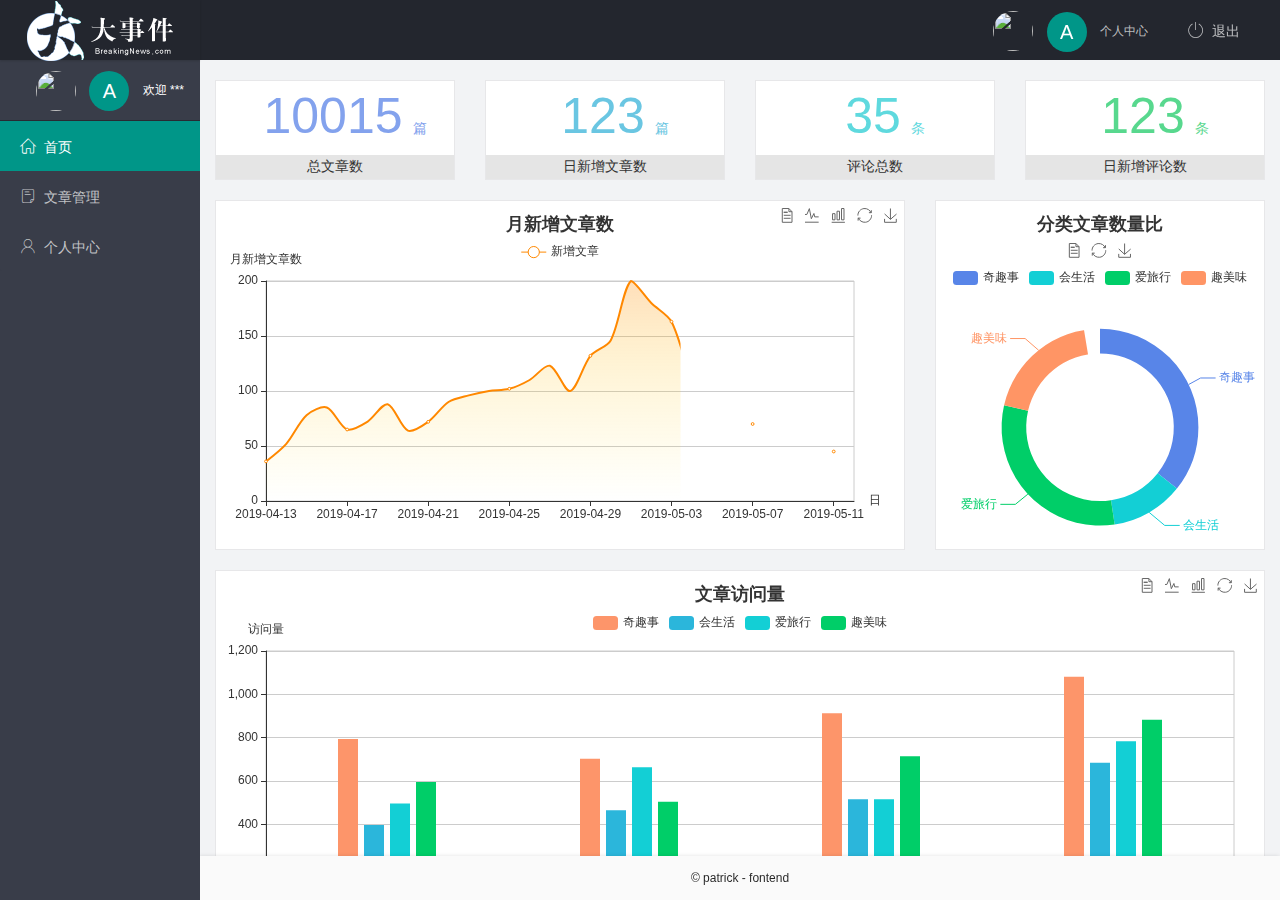
==== commit 86e1415d: "finish index homepage" ====
--- a/index.html
+++ b/index.html
@@ -32,7 +32,9 @@
             </dl>
           </li>
           <li class="layui-nav-item">
-            <a href=""><span class="iconfont icon-tuichu"></span>退出</a>
+            <a href="" id="btn_logout">
+              <span class="iconfont icon-tuichu"></span>退出
+            </a>
           </li>
         </ul>
       </div>
@@ -46,9 +48,13 @@
           </div>
           <!-- 左侧导航区域（可配合layui已有的垂直导航） -->
           <ul class="layui-nav layui-nav-tree" lay-shrink="all">
+
+            <!-- 首页 -->
             <li class="layui-nav-item layui-this">
-              <a href="/home/dashboard.html" target="fm"><span class="iconfont icon-home"></span>首页</a>
+              <a href="./home/dashboard.html" target="screen"><span class="iconfont icon-home"></span>首页</a>
             </li>
+
+            <!-- 文章管理 -->
             <li class="layui-nav-item">
               <a class="" href="javascript:;"><span class="iconfont icon-16"></span>文章管理</a>
               <dl class="layui-nav-child">
@@ -63,6 +69,8 @@
                 </dd>
               </dl>
             </li>
+
+            <!-- 个人中心 -->
             <li class="layui-nav-item">
               <a href="javascript:;"><span class="iconfont icon-user"></span>个人中心</a>
               <dl class="layui-nav-child">
@@ -83,15 +91,21 @@
 
       <div class="layui-body">
         <!-- 内容主体区域 -->
-        <iframe name="fm" src="/home/dashboard.html" frameborder="0"></iframe>
+        <iframe name="screen" src="./home/dashboard.html" frameborder="0"></iframe>
       </div>
 
       <div class="layui-footer">
         <!-- 底部固定区域 -->
-        © www.itheima.com - 黑马程序员
+        © patrick - fontend
       </div>
     </div>
     <!-- 导入 layui 的JS文件 -->
     <script src="./assets/lib/layui/layui.all.js"></script>
+    <!-- import jQuery -->
+    <script src="./assets/lib/jquery.js"></script>
+    <!-- import baseApi.js -->
+    <script src="./assets/js/baseAPI.js"></script>
+    <!-- import index.js -->
+    <script src="./assets/js/index.js"></script>
   </body>
 </html>
--- a/assets/lib/layui/css/layui.css
+++ b/assets/lib/layui/css/layui.css
@@ -1,2 +1 @@
-/** layui-v2.5.5 MIT License By https://www.layui.com */
- .layui-inline,img{display:inline-block;vertical-align:middle}h1,h2,h3,h4,h5,h6{font-weight:400}.layui-edge,.layui-header,.layui-inline,.layui-main{position:relative}.layui-body,.layui-edge,.layui-elip{overflow:hidden}.layui-btn,.layui-edge,.layui-inline,img{vertical-align:middle}.layui-btn,.layui-disabled,.layui-icon,.layui-unselect{-moz-user-select:none;-webkit-user-select:none;-ms-user-select:none}.layui-elip,.layui-form-checkbox span,.layui-form-pane .layui-form-label{text-overflow:ellipsis;white-space:nowrap}.layui-breadcrumb,.layui-tree-btnGroup{visibility:hidden}blockquote,body,button,dd,div,dl,dt,form,h1,h2,h3,h4,h5,h6,input,li,ol,p,pre,td,textarea,th,ul{margin:0;padding:0;-webkit-tap-highlight-color:rgba(0,0,0,0)}a:active,a:hover{outline:0}img{border:none}li{list-style:none}table{border-collapse:collapse;border-spacing:0}h4,h5,h6{font-size:100%}button,input,optgroup,option,select,textarea{font-family:inherit;font-size:inherit;font-style:inherit;font-weight:inherit;outline:0}pre{white-space:pre-wrap;white-space:-moz-pre-wrap;white-space:-pre-wrap;white-space:-o-pre-wrap;word-wrap:break-word}body{line-height:24px;font:14px Helvetica Neue,Helvetica,PingFang SC,Tahoma,Arial,sans-serif}hr{height:1px;margin:10px 0;border:0;clear:both}a{color:#333;text-decoration:none}a:hover{color:#777}a cite{font-style:normal;*cursor:pointer}.layui-border-box,.layui-border-box *{box-sizing:border-box}.layui-box,.layui-box *{box-sizing:content-box}.layui-clear{clear:both;*zoom:1}.layui-clear:after{content:'\20';clear:both;*zoom:1;display:block;height:0}.layui-inline{*display:inline;*zoom:1}.layui-edge{display:inline-block;width:0;height:0;border-width:6px;border-style:dashed;border-color:transparent}.layui-edge-top{top:-4px;border-bottom-color:#999;border-bottom-style:solid}.layui-edge-right{border-left-color:#999;border-left-style:solid}.layui-edge-bottom{top:2px;border-top-color:#999;border-top-style:solid}.layui-edge-left{border-right-color:#999;border-right-style:solid}.layui-disabled,.layui-disabled:hover{color:#d2d2d2!important;cursor:not-allowed!important}.layui-circle{border-radius:100%}.layui-show{display:block!important}.layui-hide{display:none!important}@font-face{font-family:layui-icon;src:url(../font/iconfont.eot?v=250);src:url(../font/iconfont.eot?v=250#iefix) format('embedded-opentype'),url(../font/iconfont.woff2?v=250) format('woff2'),url(../font/iconfont.woff?v=250) format('woff'),url(../font/iconfont.ttf?v=250) format('truetype'),url(../font/iconfont.svg?v=250#layui-icon) format('svg')}.layui-icon{font-family:layui-icon!important;font-size:16px;font-style:normal;-webkit-font-smoothing:antialiased;-moz-osx-font-smoothing:grayscale}.layui-icon-reply-fill:before{content:"\e611"}.layui-icon-set-fill:before{content:"\e614"}.layui-icon-menu-fill:before{content:"\e60f"}.layui-icon-search:before{content:"\e615"}.layui-icon-share:before{content:"\e641"}.layui-icon-set-sm:before{content:"\e620"}.layui-icon-engine:before{content:"\e628"}.layui-icon-close:before{content:"\1006"}.layui-icon-close-fill:before{content:"\1007"}.layui-icon-chart-screen:before{content:"\e629"}.layui-icon-star:before{content:"\e600"}.layui-icon-circle-dot:before{content:"\e617"}.layui-icon-chat:before{content:"\e606"}.layui-icon-release:before{content:"\e609"}.layui-icon-list:before{content:"\e60a"}.layui-icon-chart:before{content:"\e62c"}.layui-icon-ok-circle:before{content:"\1005"}.layui-icon-layim-theme:before{content:"\e61b"}.layui-icon-table:before{content:"\e62d"}.layui-icon-right:before{content:"\e602"}.layui-icon-left:before{content:"\e603"}.layui-icon-cart-simple:before{content:"\e698"}.layui-icon-face-cry:before{content:"\e69c"}.layui-icon-face-smile:before{content:"\e6af"}.layui-icon-survey:before{content:"\e6b2"}.layui-icon-tree:before{content:"\e62e"}.layui-icon-upload-circle:before{content:"\e62f"}.layui-icon-add-circle:before{content:"\e61f"}.layui-icon-download-circle:before{content:"\e601"}.layui-icon-templeate-1:before{content:"\e630"}.layui-icon-util:before{content:"\e631"}.layui-icon-face-surprised:before{content:"\e664"}.layui-icon-edit:before{content:"\e642"}.layui-icon-speaker:before{content:"\e645"}.layui-icon-down:before{content:"\e61a"}.layui-icon-file:before{content:"\e621"}.layui-icon-layouts:before{content:"\e632"}.layui-icon-rate-half:before{content:"\e6c9"}.layui-icon-add-circle-fine:before{content:"\e608"}.layui-icon-prev-circle:before{content:"\e633"}.layui-icon-read:before{content:"\e705"}.layui-icon-404:before{content:"\e61c"}.layui-icon-carousel:before{content:"\e634"}.layui-icon-help:before{content:"\e607"}.layui-icon-code-circle:before{content:"\e635"}.layui-icon-water:before{content:"\e636"}.layui-icon-username:before{content:"\e66f"}.layui-icon-find-fill:before{content:"\e670"}.layui-icon-about:before{content:"\e60b"}.layui-icon-location:before{content:"\e715"}.layui-icon-up:before{content:"\e619"}.layui-icon-pause:before{content:"\e651"}.layui-icon-date:before{content:"\e637"}.layui-icon-layim-uploadfile:before{content:"\e61d"}.layui-icon-delete:before{content:"\e640"}.layui-icon-play:before{content:"\e652"}.layui-icon-top:before{content:"\e604"}.layui-icon-friends:before{content:"\e612"}.layui-icon-refresh-3:before{content:"\e9aa"}.layui-icon-ok:before{content:"\e605"}.layui-icon-layer:before{content:"\e638"}.layui-icon-face-smile-fine:before{content:"\e60c"}.layui-icon-dollar:before{content:"\e659"}.layui-icon-group:before{content:"\e613"}.layui-icon-layim-download:before{content:"\e61e"}.layui-icon-picture-fine:before{content:"\e60d"}.layui-icon-link:before{content:"\e64c"}.layui-icon-diamond:before{content:"\e735"}.layui-icon-log:before{content:"\e60e"}.layui-icon-rate-solid:before{content:"\e67a"}.layui-icon-fonts-del:before{content:"\e64f"}.layui-icon-unlink:before{content:"\e64d"}.layui-icon-fonts-clear:before{content:"\e639"}.layui-icon-triangle-r:before{content:"\e623"}.layui-icon-circle:before{content:"\e63f"}.layui-icon-radio:before{content:"\e643"}.layui-icon-align-center:before{content:"\e647"}.layui-icon-align-right:before{content:"\e648"}.layui-icon-align-left:before{content:"\e649"}.layui-icon-loading-1:before{content:"\e63e"}.layui-icon-return:before{content:"\e65c"}.layui-icon-fonts-strong:before{content:"\e62b"}.layui-icon-upload:before{content:"\e67c"}.layui-icon-dialogue:before{content:"\e63a"}.layui-icon-video:before{content:"\e6ed"}.layui-icon-headset:before{content:"\e6fc"}.layui-icon-cellphone-fine:before{content:"\e63b"}.layui-icon-add-1:before{content:"\e654"}.layui-icon-face-smile-b:before{content:"\e650"}.layui-icon-fonts-html:before{content:"\e64b"}.layui-icon-form:before{content:"\e63c"}.layui-icon-cart:before{content:"\e657"}.layui-icon-camera-fill:before{content:"\e65d"}.layui-icon-tabs:before{content:"\e62a"}.layui-icon-fonts-code:before{content:"\e64e"}.layui-icon-fire:before{content:"\e756"}.layui-icon-set:before{content:"\e716"}.layui-icon-fonts-u:before{content:"\e646"}.layui-icon-triangle-d:before{content:"\e625"}.layui-icon-tips:before{content:"\e702"}.layui-icon-picture:before{content:"\e64a"}.layui-icon-more-vertical:before{content:"\e671"}.layui-icon-flag:before{content:"\e66c"}.layui-icon-loading:before{content:"\e63d"}.layui-icon-fonts-i:before{content:"\e644"}.layui-icon-refresh-1:before{content:"\e666"}.layui-icon-rmb:before{content:"\e65e"}.layui-icon-home:before{content:"\e68e"}.layui-icon-user:before{content:"\e770"}.layui-icon-notice:before{content:"\e667"}.layui-icon-login-weibo:before{content:"\e675"}.layui-icon-voice:before{content:"\e688"}.layui-icon-upload-drag:before{content:"\e681"}.layui-icon-login-qq:before{content:"\e676"}.layui-icon-snowflake:before{content:"\e6b1"}.layui-icon-file-b:before{content:"\e655"}.layui-icon-template:before{content:"\e663"}.layui-icon-auz:before{content:"\e672"}.layui-icon-console:before{content:"\e665"}.layui-icon-app:before{content:"\e653"}.layui-icon-prev:before{content:"\e65a"}.layui-icon-website:before{content:"\e7ae"}.layui-icon-next:before{content:"\e65b"}.layui-icon-component:before{content:"\e857"}.layui-icon-more:before{content:"\e65f"}.layui-icon-login-wechat:before{content:"\e677"}.layui-icon-shrink-right:before{content:"\e668"}.layui-icon-spread-left:before{content:"\e66b"}.layui-icon-camera:before{content:"\e660"}.layui-icon-note:before{content:"\e66e"}.layui-icon-refresh:before{content:"\e669"}.layui-icon-female:before{content:"\e661"}.layui-icon-male:before{content:"\e662"}.layui-icon-password:before{content:"\e673"}.layui-icon-senior:before{content:"\e674"}.layui-icon-theme:before{content:"\e66a"}.layui-icon-tread:before{content:"\e6c5"}.layui-icon-praise:before{content:"\e6c6"}.layui-icon-star-fill:before{content:"\e658"}.layui-icon-rate:before{content:"\e67b"}.layui-icon-template-1:before{content:"\e656"}.layui-icon-vercode:before{content:"\e679"}.layui-icon-cellphone:before{content:"\e678"}.layui-icon-screen-full:before{content:"\e622"}.layui-icon-screen-restore:before{content:"\e758"}.layui-icon-cols:before{content:"\e610"}.layui-icon-export:before{content:"\e67d"}.layui-icon-print:before{content:"\e66d"}.layui-icon-slider:before{content:"\e714"}.layui-icon-addition:before{content:"\e624"}.layui-icon-subtraction:before{content:"\e67e"}.layui-icon-service:before{content:"\e626"}.layui-icon-transfer:before{content:"\e691"}.layui-main{width:1140px;margin:0 auto}.layui-header{z-index:1000;height:60px}.layui-header a:hover{transition:all .5s;-webkit-transition:all .5s}.layui-side{position:fixed;left:0;top:0;bottom:0;z-index:999;width:200px;overflow-x:hidden}.layui-side-scroll{position:relative;width:220px;height:100%;overflow-x:hidden}.layui-body{position:absolute;left:200px;right:0;top:0;bottom:0;z-index:998;width:auto;overflow-y:auto;box-sizing:border-box}.layui-layout-body{overflow:hidden}.layui-layout-admin .layui-header{background-color:#23262E}.layui-layout-admin .layui-side{top:60px;width:200px;overflow-x:hidden}.layui-layout-admin .layui-body{position:fixed;top:60px;bottom:44px}.layui-layout-admin .layui-main{width:auto;margin:0 15px}.layui-layout-admin .layui-footer{position:fixed;left:200px;right:0;bottom:0;height:44px;line-height:44px;padding:0 15px;background-color:#eee}.layui-layout-admin .layui-logo{position:absolute;left:0;top:0;width:200px;height:100%;line-height:60px;text-align:center;color:#009688;font-size:16px}.layui-layout-admin .layui-header .layui-nav{background:0 0}.layui-layout-left{position:absolute!important;left:200px;top:0}.layui-layout-right{position:absolute!important;right:0;top:0}.layui-container{position:relative;margin:0 auto;padding:0 15px;box-sizing:border-box}.layui-fluid{position:relative;margin:0 auto;padding:0 15px}.layui-row:after,.layui-row:before{content:'';display:block;clear:both}.layui-col-lg1,.layui-col-lg10,.layui-col-lg11,.layui-col-lg12,.layui-col-lg2,.layui-col-lg3,.layui-col-lg4,.layui-col-lg5,.layui-col-lg6,.layui-col-lg7,.layui-col-lg8,.layui-col-lg9,.layui-col-md1,.layui-col-md10,.layui-col-md11,.layui-col-md12,.layui-col-md2,.layui-col-md3,.layui-col-md4,.layui-col-md5,.layui-col-md6,.layui-col-md7,.layui-col-md8,.layui-col-md9,.layui-col-sm1,.layui-col-sm10,.layui-col-sm11,.layui-col-sm12,.layui-col-sm2,.layui-col-sm3,.layui-col-sm4,.layui-col-sm5,.layui-col-sm6,.layui-col-sm7,.layui-col-sm8,.layui-col-sm9,.layui-col-xs1,.layui-col-xs10,.layui-col-xs11,.layui-col-xs12,.layui-col-xs2,.layui-col-xs3,.layui-col-xs4,.layui-col-xs5,.layui-col-xs6,.layui-col-xs7,.layui-col-xs8,.layui-col-xs9{position:relative;display:block;box-sizing:border-box}.layui-col-xs1,.layui-col-xs10,.layui-col-xs11,.layui-col-xs12,.layui-col-xs2,.layui-col-xs3,.layui-col-xs4,.layui-col-xs5,.layui-col-xs6,.layui-col-xs7,.layui-col-xs8,.layui-col-xs9{float:left}.layui-col-xs1{width:8.33333333%}.layui-col-xs2{width:16.66666667%}.layui-col-xs3{width:25%}.layui-col-xs4{width:33.33333333%}.layui-col-xs5{width:41.66666667%}.layui-col-xs6{width:50%}.layui-col-xs7{width:58.33333333%}.layui-col-xs8{width:66.66666667%}.layui-col-xs9{width:75%}.layui-col-xs10{width:83.33333333%}.layui-col-xs11{width:91.66666667%}.layui-col-xs12{width:100%}.layui-col-xs-offset1{margin-left:8.33333333%}.layui-col-xs-offset2{margin-left:16.66666667%}.layui-col-xs-offset3{margin-left:25%}.layui-col-xs-offset4{margin-left:33.33333333%}.layui-col-xs-offset5{margin-left:41.66666667%}.layui-col-xs-offset6{margin-left:50%}.layui-col-xs-offset7{margin-left:58.33333333%}.layui-col-xs-offset8{margin-left:66.66666667%}.layui-col-xs-offset9{margin-left:75%}.layui-col-xs-offset10{margin-left:83.33333333%}.layui-col-xs-offset11{margin-left:91.66666667%}.layui-col-xs-offset12{margin-left:100%}@media screen and (max-width:768px){.layui-hide-xs{display:none!important}.layui-show-xs-block{display:block!important}.layui-show-xs-inline{display:inline!important}.layui-show-xs-inline-block{display:inline-block!important}}@media screen and (min-width:768px){.layui-container{width:750px}.layui-hide-sm{display:none!important}.layui-show-sm-block{display:block!important}.layui-show-sm-inline{display:inline!important}.layui-show-sm-inline-block{display:inline-block!important}.layui-col-sm1,.layui-col-sm10,.layui-col-sm11,.layui-col-sm12,.layui-col-sm2,.layui-col-sm3,.layui-col-sm4,.layui-col-sm5,.layui-col-sm6,.layui-col-sm7,.layui-col-sm8,.layui-col-sm9{float:left}.layui-col-sm1{width:8.33333333%}.layui-col-sm2{width:16.66666667%}.layui-col-sm3{width:25%}.layui-col-sm4{width:33.33333333%}.layui-col-sm5{width:41.66666667%}.layui-col-sm6{width:50%}.layui-col-sm7{width:58.33333333%}.layui-col-sm8{width:66.66666667%}.layui-col-sm9{width:75%}.layui-col-sm10{width:83.33333333%}.layui-col-sm11{width:91.66666667%}.layui-col-sm12{width:100%}.layui-col-sm-offset1{margin-left:8.33333333%}.layui-col-sm-offset2{margin-left:16.66666667%}.layui-col-sm-offset3{margin-left:25%}.layui-col-sm-offset4{margin-left:33.33333333%}.layui-col-sm-offset5{margin-left:41.66666667%}.layui-col-sm-offset6{margin-left:50%}.layui-col-sm-offset7{margin-left:58.33333333%}.layui-col-sm-offset8{margin-left:66.66666667%}.layui-col-sm-offset9{margin-left:75%}.layui-col-sm-offset10{margin-left:83.33333333%}.layui-col-sm-offset11{margin-left:91.66666667%}.layui-col-sm-offset12{margin-left:100%}}@media screen and (min-width:992px){.layui-container{width:970px}.layui-hide-md{display:none!important}.layui-show-md-block{display:block!important}.layui-show-md-inline{display:inline!important}.layui-show-md-inline-block{display:inline-block!important}.layui-col-md1,.layui-col-md10,.layui-col-md11,.layui-col-md12,.layui-col-md2,.layui-col-md3,.layui-col-md4,.layui-col-md5,.layui-col-md6,.layui-col-md7,.layui-col-md8,.layui-col-md9{float:left}.layui-col-md1{width:8.33333333%}.layui-col-md2{width:16.66666667%}.layui-col-md3{width:25%}.layui-col-md4{width:33.33333333%}.layui-col-md5{width:41.66666667%}.layui-col-md6{width:50%}.layui-col-md7{width:58.33333333%}.layui-col-md8{width:66.66666667%}.layui-col-md9{width:75%}.layui-col-md10{width:83.33333333%}.layui-col-md11{width:91.66666667%}.layui-col-md12{width:100%}.layui-col-md-offset1{margin-left:8.33333333%}.layui-col-md-offset2{margin-left:16.66666667%}.layui-col-md-offset3{margin-left:25%}.layui-col-md-offset4{margin-left:33.33333333%}.layui-col-md-offset5{margin-left:41.66666667%}.layui-col-md-offset6{margin-left:50%}.layui-col-md-offset7{margin-left:58.33333333%}.layui-col-md-offset8{margin-left:66.66666667%}.layui-col-md-offset9{margin-left:75%}.layui-col-md-offset10{margin-left:83.33333333%}.layui-col-md-offset11{margin-left:91.66666667%}.layui-col-md-offset12{margin-left:100%}}@media screen and (min-width:1200px){.layui-container{width:1170px}.layui-hide-lg{display:none!important}.layui-show-lg-block{display:block!important}.layui-show-lg-inline{display:inline!important}.layui-show-lg-inline-block{display:inline-block!important}.layui-col-lg1,.layui-col-lg10,.layui-col-lg11,.layui-col-lg12,.layui-col-lg2,.layui-col-lg3,.layui-col-lg4,.layui-col-lg5,.layui-col-lg6,.layui-col-lg7,.layui-col-lg8,.layui-col-lg9{float:left}.layui-col-lg1{width:8.33333333%}.layui-col-lg2{width:16.66666667%}.layui-col-lg3{width:25%}.layui-col-lg4{width:33.33333333%}.layui-col-lg5{width:41.66666667%}.layui-col-lg6{width:50%}.layui-col-lg7{width:58.33333333%}.layui-col-lg8{width:66.66666667%}.layui-col-lg9{width:75%}.layui-col-lg10{width:83.33333333%}.layui-col-lg11{width:91.66666667%}.layui-col-lg12{width:100%}.layui-col-lg-offset1{margin-left:8.33333333%}.layui-col-lg-offset2{margin-left:16.66666667%}.layui-col-lg-offset3{margin-left:25%}.layui-col-lg-offset4{margin-left:33.33333333%}.layui-col-lg-offset5{margin-left:41.66666667%}.layui-col-lg-offset6{margin-left:50%}.layui-col-lg-offset7{margin-left:58.33333333%}.layui-col-lg-offset8{margin-left:66.66666667%}.layui-col-lg-offset9{margin-left:75%}.layui-col-lg-offset10{margin-left:83.33333333%}.layui-col-lg-offset11{margin-left:91.66666667%}.layui-col-lg-offset12{margin-left:100%}}.layui-col-space1{margin:-.5px}.layui-col-space1>*{padding:.5px}.layui-col-space3{margin:-1.5px}.layui-col-space3>*{padding:1.5px}.layui-col-space5{margin:-2.5px}.layui-col-space5>*{padding:2.5px}.layui-col-space8{margin:-3.5px}.layui-col-space8>*{padding:3.5px}.layui-col-space10{margin:-5px}.layui-col-space10>*{padding:5px}.layui-col-space12{margin:-6px}.layui-col-space12>*{padding:6px}.layui-col-space15{margin:-7.5px}.layui-col-space15>*{padding:7.5px}.layui-col-space18{margin:-9px}.layui-col-space18>*{padding:9px}.layui-col-space20{margin:-10px}.layui-col-space20>*{padding:10px}.layui-col-space22{margin:-11px}.layui-col-space22>*{padding:11px}.layui-col-space25{margin:-12.5px}.layui-col-space25>*{padding:12.5px}.layui-col-space30{margin:-15px}.layui-col-space30>*{padding:15px}.layui-btn,.layui-input,.layui-select,.layui-textarea,.layui-upload-button{outline:0;-webkit-appearance:none;transition:all .3s;-webkit-transition:all .3s;box-sizing:border-box}.layui-elem-quote{margin-bottom:10px;padding:15px;line-height:22px;border-left:5px solid #009688;border-radius:0 2px 2px 0;background-color:#f2f2f2}.layui-quote-nm{border-style:solid;border-width:1px 1px 1px 5px;background:0 0}.layui-elem-field{margin-bottom:10px;padding:0;border-width:1px;border-style:solid}.layui-elem-field legend{margin-left:20px;padding:0 10px;font-size:20px;font-weight:300}.layui-field-title{margin:10px 0 20px;border-width:1px 0 0}.layui-field-box{padding:10px 15px}.layui-field-title .layui-field-box{padding:10px 0}.layui-progress{position:relative;height:6px;border-radius:20px;background-color:#e2e2e2}.layui-progress-bar{position:absolute;left:0;top:0;width:0;max-width:100%;height:6px;border-radius:20px;text-align:right;background-color:#5FB878;transition:all .3s;-webkit-transition:all .3s}.layui-progress-big,.layui-progress-big .layui-progress-bar{height:18px;line-height:18px}.layui-progress-text{position:relative;top:-20px;line-height:18px;font-size:12px;color:#666}.layui-progress-big .layui-progress-text{position:static;padding:0 10px;color:#fff}.layui-collapse{border-width:1px;border-style:solid;border-radius:2px}.layui-colla-content,.layui-colla-item{border-top-width:1px;border-top-style:solid}.layui-colla-item:first-child{border-top:none}.layui-colla-title{position:relative;height:42px;line-height:42px;padding:0 15px 0 35px;color:#333;background-color:#f2f2f2;cursor:pointer;font-size:14px;overflow:hidden}.layui-colla-content{display:none;padding:10px 15px;line-height:22px;color:#666}.layui-colla-icon{position:absolute;left:15px;top:0;font-size:14px}.layui-card{margin-bottom:15px;border-radius:2px;background-color:#fff;box-shadow:0 1px 2px 0 rgba(0,0,0,.05)}.layui-card:last-child{margin-bottom:0}.layui-card-header{position:relative;height:42px;line-height:42px;padding:0 15px;border-bottom:1px solid #f6f6f6;color:#333;border-radius:2px 2px 0 0;font-size:14px}.layui-bg-black,.layui-bg-blue,.layui-bg-cyan,.layui-bg-green,.layui-bg-orange,.layui-bg-red{color:#fff!important}.layui-card-body{position:relative;padding:10px 15px;line-height:24px}.layui-card-body[pad15]{padding:15px}.layui-card-body[pad20]{padding:20px}.layui-card-body .layui-table{margin:5px 0}.layui-card .layui-tab{margin:0}.layui-panel-window{position:relative;padding:15px;border-radius:0;border-top:5px solid #E6E6E6;background-color:#fff}.layui-auxiliar-moving{position:fixed;left:0;right:0;top:0;bottom:0;width:100%;height:100%;background:0 0;z-index:9999999999}.layui-form-label,.layui-form-mid,.layui-form-select,.layui-input-block,.layui-input-inline,.layui-textarea{position:relative}.layui-bg-red{background-color:#FF5722!important}.layui-bg-orange{background-color:#FFB800!important}.layui-bg-green{background-color:#009688!important}.layui-bg-cyan{background-color:#2F4056!important}.layui-bg-blue{background-color:#1E9FFF!important}.layui-bg-black{background-color:#393D49!important}.layui-bg-gray{background-color:#eee!important;color:#666!important}.layui-badge-rim,.layui-colla-content,.layui-colla-item,.layui-collapse,.layui-elem-field,.layui-form-pane .layui-form-item[pane],.layui-form-pane .layui-form-label,.layui-input,.layui-layedit,.layui-layedit-tool,.layui-quote-nm,.layui-select,.layui-tab-bar,.layui-tab-card,.layui-tab-title,.layui-tab-title .layui-this:after,.layui-textarea{border-color:#e6e6e6}.layui-timeline-item:before,hr{background-color:#e6e6e6}.layui-text{line-height:22px;font-size:14px;color:#666}.layui-text h1,.layui-text h2,.layui-text h3{font-weight:500;color:#333}.layui-text h1{font-size:30px}.layui-text h2{font-size:24px}.layui-text h3{font-size:18px}.layui-text a:not(.layui-btn){color:#01AAED}.layui-text a:not(.layui-btn):hover{text-decoration:underline}.layui-text ul{padding:5px 0 5px 15px}.layui-text ul li{margin-top:5px;list-style-type:disc}.layui-text em,.layui-word-aux{color:#999!important;padding:0 5px!important}.layui-btn{display:inline-block;height:38px;line-height:38px;padding:0 18px;background-color:#009688;color:#fff;white-space:nowrap;text-align:center;font-size:14px;border:none;border-radius:2px;cursor:pointer}.layui-btn:hover{opacity:.8;filter:alpha(opacity=80);color:#fff}.layui-btn:active{opacity:1;filter:alpha(opacity=100)}.layui-btn+.layui-btn{margin-left:10px}.layui-btn-container{font-size:0}.layui-btn-container .layui-btn{margin-right:10px;margin-bottom:10px}.layui-btn-container .layui-btn+.layui-btn{margin-left:0}.layui-table .layui-btn-container .layui-btn{margin-bottom:9px}.layui-btn-radius{border-radius:100px}.layui-btn .layui-icon{margin-right:3px;font-size:18px;vertical-align:bottom;vertical-align:middle\9}.layui-btn-primary{border:1px solid #C9C9C9;background-color:#fff;color:#555}.layui-btn-primary:hover{border-color:#009688;color:#333}.layui-btn-normal{background-color:#1E9FFF}.layui-btn-warm{background-color:#FFB800}.layui-btn-danger{background-color:#FF5722}.layui-btn-checked{background-color:#5FB878}.layui-btn-disabled,.layui-btn-disabled:active,.layui-btn-disabled:hover{border:1px solid #e6e6e6;background-color:#FBFBFB;color:#C9C9C9;cursor:not-allowed;opacity:1}.layui-btn-lg{height:44px;line-height:44px;padding:0 25px;font-size:16px}.layui-btn-sm{height:30px;line-height:30px;padding:0 10px;font-size:12px}.layui-btn-sm i{font-size:16px!important}.layui-btn-xs{height:22px;line-height:22px;padding:0 5px;font-size:12px}.layui-btn-xs i{font-size:14px!important}.layui-btn-group{display:inline-block;vertical-align:middle;font-size:0}.layui-btn-group .layui-btn{margin-left:0!important;margin-right:0!important;border-left:1px solid rgba(255,255,255,.5);border-radius:0}.layui-btn-group .layui-btn-primary{border-left:none}.layui-btn-group .layui-btn-primary:hover{border-color:#C9C9C9;color:#009688}.layui-btn-group .layui-btn:first-child{border-left:none;border-radius:2px 0 0 2px}.layui-btn-group .layui-btn-primary:first-child{border-left:1px solid #c9c9c9}.layui-btn-group .layui-btn:last-child{border-radius:0 2px 2px 0}.layui-btn-group .layui-btn+.layui-btn{margin-left:0}.layui-btn-group+.layui-btn-group{margin-left:10px}.layui-btn-fluid{width:100%}.layui-input,.layui-select,.layui-textarea{height:38px;line-height:1.3;line-height:38px\9;border-width:1px;border-style:solid;background-color:#fff;border-radius:2px}.layui-input::-webkit-input-placeholder,.layui-select::-webkit-input-placeholder,.layui-textarea::-webkit-input-placeholder{line-height:1.3}.layui-input,.layui-textarea{display:block;width:100%;padding-left:10px}.layui-input:hover,.layui-textarea:hover{border-color:#D2D2D2!important}.layui-input:focus,.layui-textarea:focus{border-color:#C9C9C9!important}.layui-textarea{min-height:100px;height:auto;line-height:20px;padding:6px 10px;resize:vertical}.layui-select{padding:0 10px}.layui-form input[type=checkbox],.layui-form input[type=radio],.layui-form select{display:none}.layui-form [lay-ignore]{display:initial}.layui-form-item{margin-bottom:15px;clear:both;*zoom:1}.layui-form-item:after{content:'\20';clear:both;*zoom:1;display:block;height:0}.layui-form-label{float:left;display:block;padding:9px 15px;width:80px;font-weight:400;line-height:20px;text-align:right}.layui-form-label-col{display:block;float:none;padding:9px 0;line-height:20px;text-align:left}.layui-form-item .layui-inline{margin-bottom:5px;margin-right:10px}.layui-input-block{margin-left:110px;min-height:36px}.layui-input-inline{display:inline-block;vertical-align:middle}.layui-form-item .layui-input-inline{float:left;width:190px;margin-right:10px}.layui-form-text .layui-input-inline{width:auto}.layui-form-mid{float:left;display:block;padding:9px 0!important;line-height:20px;margin-right:10px}.layui-form-danger+.layui-form-select .layui-input,.layui-form-danger:focus{border-color:#FF5722!important}.layui-form-select .layui-input{padding-right:30px;cursor:pointer}.layui-form-select .layui-edge{position:absolute;right:10px;top:50%;margin-top:-3px;cursor:pointer;border-width:6px;border-top-color:#c2c2c2;border-top-style:solid;transition:all .3s;-webkit-transition:all .3s}.layui-form-select dl{display:none;position:absolute;left:0;top:42px;padding:5px 0;z-index:899;min-width:100%;border:1px solid #d2d2d2;max-height:300px;overflow-y:auto;background-color:#fff;border-radius:2px;box-shadow:0 2px 4px rgba(0,0,0,.12);box-sizing:border-box}.layui-form-select dl dd,.layui-form-select dl dt{padding:0 10px;line-height:36px;white-space:nowrap;overflow:hidden;text-overflow:ellipsis}.layui-form-select dl dt{font-size:12px;color:#999}.layui-form-select dl dd{cursor:pointer}.layui-form-select dl dd:hover{background-color:#f2f2f2;-webkit-transition:.5s all;transition:.5s all}.layui-form-select .layui-select-group dd{padding-left:20px}.layui-form-select dl dd.layui-select-tips{padding-left:10px!important;color:#999}.layui-form-select dl dd.layui-this{background-color:#5FB878;color:#fff}.layui-form-checkbox,.layui-form-select dl dd.layui-disabled{background-color:#fff}.layui-form-selected dl{display:block}.layui-form-checkbox,.layui-form-checkbox *,.layui-form-switch{display:inline-block;vertical-align:middle}.layui-form-selected .layui-edge{margin-top:-9px;-webkit-transform:rotate(180deg);transform:rotate(180deg);margin-top:-3px\9}:root .layui-form-selected .layui-edge{margin-top:-9px\0/IE9}.layui-form-selectup dl{top:auto;bottom:42px}.layui-select-none{margin:5px 0;text-align:center;color:#999}.layui-select-disabled .layui-disabled{border-color:#eee!important}.layui-select-disabled .layui-edge{border-top-color:#d2d2d2}.layui-form-checkbox{position:relative;height:30px;line-height:30px;margin-right:10px;padding-right:30px;cursor:pointer;font-size:0;-webkit-transition:.1s linear;transition:.1s linear;box-sizing:border-box}.layui-form-checkbox span{padding:0 10px;height:100%;font-size:14px;border-radius:2px 0 0 2px;background-color:#d2d2d2;color:#fff;overflow:hidden}.layui-form-checkbox:hover span{background-color:#c2c2c2}.layui-form-checkbox i{position:absolute;right:0;top:0;width:30px;height:28px;border:1px solid #d2d2d2;border-left:none;border-radius:0 2px 2px 0;color:#fff;font-size:20px;text-align:center}.layui-form-checkbox:hover i{border-color:#c2c2c2;color:#c2c2c2}.layui-form-checked,.layui-form-checked:hover{border-color:#5FB878}.layui-form-checked span,.layui-form-checked:hover span{background-color:#5FB878}.layui-form-checked i,.layui-form-checked:hover i{color:#5FB878}.layui-form-item .layui-form-checkbox{margin-top:4px}.layui-form-checkbox[lay-skin=primary]{height:auto!important;line-height:normal!important;min-width:18px;min-height:18px;border:none!important;margin-right:0;padding-left:28px;padding-right:0;background:0 0}.layui-form-checkbox[lay-skin=primary] span{padding-left:0;padding-right:15px;line-height:18px;background:0 0;color:#666}.layui-form-checkbox[lay-skin=primary] i{right:auto;left:0;width:16px;height:16px;line-height:16px;border:1px solid #d2d2d2;font-size:12px;border-radius:2px;background-color:#fff;-webkit-transition:.1s linear;transition:.1s linear}.layui-form-checkbox[lay-skin=primary]:hover i{border-color:#5FB878;color:#fff}.layui-form-checked[lay-skin=primary] i{border-color:#5FB878!important;background-color:#5FB878;color:#fff}.layui-checkbox-disbaled[lay-skin=primary] span{background:0 0!important;color:#c2c2c2}.layui-checkbox-disbaled[lay-skin=primary]:hover i{border-color:#d2d2d2}.layui-form-item .layui-form-checkbox[lay-skin=primary]{margin-top:10px}.layui-form-switch{position:relative;height:22px;line-height:22px;min-width:35px;padding:0 5px;margin-top:8px;border:1px solid #d2d2d2;border-radius:20px;cursor:pointer;background-color:#fff;-webkit-transition:.1s linear;transition:.1s linear}.layui-form-switch i{position:absolute;left:5px;top:3px;width:16px;height:16px;border-radius:20px;background-color:#d2d2d2;-webkit-transition:.1s linear;transition:.1s linear}.layui-form-switch em{position:relative;top:0;width:25px;margin-left:21px;padding:0!important;text-align:center!important;color:#999!important;font-style:normal!important;font-size:12px}.layui-form-onswitch{border-color:#5FB878;background-color:#5FB878}.layui-checkbox-disbaled,.layui-checkbox-disbaled i{border-color:#e2e2e2!important}.layui-form-onswitch i{left:100%;margin-left:-21px;background-color:#fff}.layui-form-onswitch em{margin-left:5px;margin-right:21px;color:#fff!important}.layui-checkbox-disbaled span{background-color:#e2e2e2!important}.layui-checkbox-disbaled:hover i{color:#fff!important}[lay-radio]{display:none}.layui-form-radio,.layui-form-radio *{display:inline-block;vertical-align:middle}.layui-form-radio{line-height:28px;margin:6px 10px 0 0;padding-right:10px;cursor:pointer;font-size:0}.layui-form-radio *{font-size:14px}.layui-form-radio>i{margin-right:8px;font-size:22px;color:#c2c2c2}.layui-form-radio>i:hover,.layui-form-radioed>i{color:#5FB878}.layui-radio-disbaled>i{color:#e2e2e2!important}.layui-form-pane .layui-form-label{width:110px;padding:8px 15px;height:38px;line-height:20px;border-width:1px;border-style:solid;border-radius:2px 0 0 2px;text-align:center;background-color:#FBFBFB;overflow:hidden;box-sizing:border-box}.layui-form-pane .layui-input-inline{margin-left:-1px}.layui-form-pane .layui-input-block{margin-left:110px;left:-1px}.layui-form-pane .layui-input{border-radius:0 2px 2px 0}.layui-form-pane .layui-form-text .layui-form-label{float:none;width:100%;border-radius:2px;box-sizing:border-box;text-align:left}.layui-form-pane .layui-form-text .layui-input-inline{display:block;margin:0;top:-1px;clear:both}.layui-form-pane .layui-form-text .layui-input-block{margin:0;left:0;top:-1px}.layui-form-pane .layui-form-text .layui-textarea{min-height:100px;border-radius:0 0 2px 2px}.layui-form-pane .layui-form-checkbox{margin:4px 0 4px 10px}.layui-form-pane .layui-form-radio,.layui-form-pane .layui-form-switch{margin-top:6px;margin-left:10px}.layui-form-pane .layui-form-item[pane]{position:relative;border-width:1px;border-style:solid}.layui-form-pane .layui-form-item[pane] .layui-form-label{position:absolute;left:0;top:0;height:100%;border-width:0 1px 0 0}.layui-form-pane .layui-form-item[pane] .layui-input-inline{margin-left:110px}@media screen and (max-width:450px){.layui-form-item .layui-form-label{text-overflow:ellipsis;overflow:hidden;white-space:nowrap}.layui-form-item .layui-inline{display:block;margin-right:0;margin-bottom:20px;clear:both}.layui-form-item .layui-inline:after{content:'\20';clear:both;display:block;height:0}.layui-form-item .layui-input-inline{display:block;float:none;left:-3px;width:auto;margin:0 0 10px 112px}.layui-form-item .layui-input-inline+.layui-form-mid{margin-left:110px;top:-5px;padding:0}.layui-form-item .layui-form-checkbox{margin-right:5px;margin-bottom:5px}}.layui-layedit{border-width:1px;border-style:solid;border-radius:2px}.layui-layedit-tool{padding:3px 5px;border-bottom-width:1px;border-bottom-style:solid;font-size:0}.layedit-tool-fixed{position:fixed;top:0;border-top:1px solid #e2e2e2}.layui-layedit-tool .layedit-tool-mid,.layui-layedit-tool .layui-icon{display:inline-block;vertical-align:middle;text-align:center;font-size:14px}.layui-layedit-tool .layui-icon{position:relative;width:32px;height:30px;line-height:30px;margin:3px 5px;color:#777;cursor:pointer;border-radius:2px}.layui-layedit-tool .layui-icon:hover{color:#393D49}.layui-layedit-tool .layui-icon:active{color:#000}.layui-layedit-tool .layedit-tool-active{background-color:#e2e2e2;color:#000}.layui-layedit-tool .layui-disabled,.layui-layedit-tool .layui-disabled:hover{color:#d2d2d2;cursor:not-allowed}.layui-layedit-tool .layedit-tool-mid{width:1px;height:18px;margin:0 10px;background-color:#d2d2d2}.layedit-tool-html{width:50px!important;font-size:30px!important}.layedit-tool-b,.layedit-tool-code,.layedit-tool-help{font-size:16px!important}.layedit-tool-d,.layedit-tool-face,.layedit-tool-image,.layedit-tool-unlink{font-size:18px!important}.layedit-tool-image input{position:absolute;font-size:0;left:0;top:0;width:100%;height:100%;opacity:.01;filter:Alpha(opacity=1);cursor:pointer}.layui-layedit-iframe iframe{display:block;width:100%}#LAY_layedit_code{overflow:hidden}.layui-laypage{display:inline-block;*display:inline;*zoom:1;vertical-align:middle;margin:10px 0;font-size:0}.layui-laypage>a:first-child,.layui-laypage>a:first-child em{border-radius:2px 0 0 2px}.layui-laypage>a:last-child,.layui-laypage>a:last-child em{border-radius:0 2px 2px 0}.layui-laypage>:first-child{margin-left:0!important}.layui-laypage>:last-child{margin-right:0!important}.layui-laypage a,.layui-laypage button,.layui-laypage input,.layui-laypage select,.layui-laypage span{border:1px solid #e2e2e2}.layui-laypage a,.layui-laypage span{display:inline-block;*display:inline;*zoom:1;vertical-align:middle;padding:0 15px;height:28px;line-height:28px;margin:0 -1px 5px 0;background-color:#fff;color:#333;font-size:12px}.layui-flow-more a *,.layui-laypage input,.layui-table-view select[lay-ignore]{display:inline-block}.layui-laypage a:hover{color:#009688}.layui-laypage em{font-style:normal}.layui-laypage .layui-laypage-spr{color:#999;font-weight:700}.layui-laypage a{text-decoration:none}.layui-laypage .layui-laypage-curr{position:relative}.layui-laypage .layui-laypage-curr em{position:relative;color:#fff}.layui-laypage .layui-laypage-curr .layui-laypage-em{position:absolute;left:-1px;top:-1px;padding:1px;width:100%;height:100%;background-color:#009688}.layui-laypage-em{border-radius:2px}.layui-laypage-next em,.layui-laypage-prev em{font-family:Sim sun;font-size:16px}.layui-laypage .layui-laypage-count,.layui-laypage .layui-laypage-limits,.layui-laypage .layui-laypage-refresh,.layui-laypage .layui-laypage-skip{margin-left:10px;margin-right:10px;padding:0;border:none}.layui-laypage .layui-laypage-limits,.layui-laypage .layui-laypage-refresh{vertical-align:top}.layui-laypage .layui-laypage-refresh i{font-size:18px;cursor:pointer}.layui-laypage select{height:22px;padding:3px;border-radius:2px;cursor:pointer}.layui-laypage .layui-laypage-skip{height:30px;line-height:30px;color:#999}.layui-laypage button,.layui-laypage input{height:30px;line-height:30px;border-radius:2px;vertical-align:top;background-color:#fff;box-sizing:border-box}.layui-laypage input{width:40px;margin:0 10px;padding:0 3px;text-align:center}.layui-laypage input:focus,.layui-laypage select:focus{border-color:#009688!important}.layui-laypage button{margin-left:10px;padding:0 10px;cursor:pointer}.layui-table,.layui-table-view{margin:10px 0}.layui-flow-more{margin:10px 0;text-align:center;color:#999;font-size:14px}.layui-flow-more a{height:32px;line-height:32px}.layui-flow-more a *{vertical-align:top}.layui-flow-more a cite{padding:0 20px;border-radius:3px;background-color:#eee;color:#333;font-style:normal}.layui-flow-more a cite:hover{opacity:.8}.layui-flow-more a i{font-size:30px;color:#737383}.layui-table{width:100%;background-color:#fff;color:#666}.layui-table tr{transition:all .3s;-webkit-transition:all .3s}.layui-table th{text-align:left;font-weight:400}.layui-table tbody tr:hover,.layui-table thead tr,.layui-table-click,.layui-table-header,.layui-table-hover,.layui-table-mend,.layui-table-patch,.layui-table-tool,.layui-table-total,.layui-table-total tr,.layui-table[lay-even] tr:nth-child(even){background-color:#f2f2f2}.layui-table td,.layui-table th,.layui-table-col-set,.layui-table-fixed-r,.layui-table-grid-down,.layui-table-header,.layui-table-page,.layui-table-tips-main,.layui-table-tool,.layui-table-total,.layui-table-view,.layui-table[lay-skin=line],.layui-table[lay-skin=row]{border-width:1px;border-style:solid;border-color:#e6e6e6}.layui-table td,.layui-table th{position:relative;padding:9px 15px;min-height:20px;line-height:20px;font-size:14px}.layui-table[lay-skin=line] td,.layui-table[lay-skin=line] th{border-width:0 0 1px}.layui-table[lay-skin=row] td,.layui-table[lay-skin=row] th{border-width:0 1px 0 0}.layui-table[lay-skin=nob] td,.layui-table[lay-skin=nob] th{border:none}.layui-table img{max-width:100px}.layui-table[lay-size=lg] td,.layui-table[lay-size=lg] th{padding:15px 30px}.layui-table-view .layui-table[lay-size=lg] .layui-table-cell{height:40px;line-height:40px}.layui-table[lay-size=sm] td,.layui-table[lay-size=sm] th{font-size:12px;padding:5px 10px}.layui-table-view .layui-table[lay-size=sm] .layui-table-cell{height:20px;line-height:20px}.layui-table[lay-data]{display:none}.layui-table-box{position:relative;overflow:hidden}.layui-table-view .layui-table{position:relative;width:auto;margin:0}.layui-table-view .layui-table[lay-skin=line]{border-width:0 1px 0 0}.layui-table-view .layui-table[lay-skin=row]{border-width:0 0 1px}.layui-table-view .layui-table td,.layui-table-view .layui-table th{padding:5px 0;border-top:none;border-left:none}.layui-table-view .layui-table th.layui-unselect .layui-table-cell span{cursor:pointer}.layui-table-view .layui-table td{cursor:default}.layui-table-view .layui-table td[data-edit=text]{cursor:text}.layui-table-view .layui-form-checkbox[lay-skin=primary] i{width:18px;height:18px}.layui-table-view .layui-form-radio{line-height:0;padding:0}.layui-table-view .layui-form-radio>i{margin:0;font-size:20px}.layui-table-init{position:absolute;left:0;top:0;width:100%;height:100%;text-align:center;z-index:110}.layui-table-init .layui-icon{position:absolute;left:50%;top:50%;margin:-15px 0 0 -15px;font-size:30px;color:#c2c2c2}.layui-table-header{border-width:0 0 1px;overflow:hidden}.layui-table-header .layui-table{margin-bottom:-1px}.layui-table-tool .layui-inline[lay-event]{position:relative;width:26px;height:26px;padding:5px;line-height:16px;margin-right:10px;text-align:center;color:#333;border:1px solid #ccc;cursor:pointer;-webkit-transition:.5s all;transition:.5s all}.layui-table-tool .layui-inline[lay-event]:hover{border:1px solid #999}.layui-table-tool-temp{padding-right:120px}.layui-table-tool-self{position:absolute;right:17px;top:10px}.layui-table-tool .layui-table-tool-self .layui-inline[lay-event]{margin:0 0 0 10px}.layui-table-tool-panel{position:absolute;top:29px;left:-1px;padding:5px 0;min-width:150px;min-height:40px;border:1px solid #d2d2d2;text-align:left;overflow-y:auto;background-color:#fff;box-shadow:0 2px 4px rgba(0,0,0,.12)}.layui-table-cell,.layui-table-tool-panel li{overflow:hidden;text-overflow:ellipsis;white-space:nowrap}.layui-table-tool-panel li{padding:0 10px;line-height:30px;-webkit-transition:.5s all;transition:.5s all}.layui-table-tool-panel li .layui-form-checkbox[lay-skin=primary]{width:100%;padding-left:28px}.layui-table-tool-panel li:hover{background-color:#f2f2f2}.layui-table-tool-panel li .layui-form-checkbox[lay-skin=primary] i{position:absolute;left:0;top:0}.layui-table-tool-panel li .layui-form-checkbox[lay-skin=primary] span{padding:0}.layui-table-tool .layui-table-tool-self .layui-table-tool-panel{left:auto;right:-1px}.layui-table-col-set{position:absolute;right:0;top:0;width:20px;height:100%;border-width:0 0 0 1px;background-color:#fff}.layui-table-sort{width:10px;height:20px;margin-left:5px;cursor:pointer!important}.layui-table-sort .layui-edge{position:absolute;left:5px;border-width:5px}.layui-table-sort .layui-table-sort-asc{top:3px;border-top:none;border-bottom-style:solid;border-bottom-color:#b2b2b2}.layui-table-sort .layui-table-sort-asc:hover{border-bottom-color:#666}.layui-table-sort .layui-table-sort-desc{bottom:5px;border-bottom:none;border-top-style:solid;border-top-color:#b2b2b2}.layui-table-sort .layui-table-sort-desc:hover{border-top-color:#666}.layui-table-sort[lay-sort=asc] .layui-table-sort-asc{border-bottom-color:#000}.layui-table-sort[lay-sort=desc] .layui-table-sort-desc{border-top-color:#000}.layui-table-cell{height:28px;line-height:28px;padding:0 15px;position:relative;box-sizing:border-box}.layui-table-cell .layui-form-checkbox[lay-skin=primary]{top:-1px;padding:0}.layui-table-cell .layui-table-link{color:#01AAED}.laytable-cell-checkbox,.laytable-cell-numbers,.laytable-cell-radio,.laytable-cell-space{padding:0;text-align:center}.layui-table-body{position:relative;overflow:auto;margin-right:-1px;margin-bottom:-1px}.layui-table-body .layui-none{line-height:26px;padding:15px;text-align:center;color:#999}.layui-table-fixed{position:absolute;left:0;top:0;z-index:101}.layui-table-fixed .layui-table-body{overflow:hidden}.layui-table-fixed-l{box-shadow:0 -1px 8px rgba(0,0,0,.08)}.layui-table-fixed-r{left:auto;right:-1px;border-width:0 0 0 1px;box-shadow:-1px 0 8px rgba(0,0,0,.08)}.layui-table-fixed-r .layui-table-header{position:relative;overflow:visible}.layui-table-mend{position:absolute;right:-49px;top:0;height:100%;width:50px}.layui-table-tool{position:relative;z-index:890;width:100%;min-height:50px;line-height:30px;padding:10px 15px;border-width:0 0 1px}.layui-table-tool .layui-btn-container{margin-bottom:-10px}.layui-table-page,.layui-table-total{border-width:1px 0 0;margin-bottom:-1px;overflow:hidden}.layui-table-page{position:relative;width:100%;padding:7px 7px 0;height:41px;font-size:12px;white-space:nowrap}.layui-table-page>div{height:26px}.layui-table-page .layui-laypage{margin:0}.layui-table-page .layui-laypage a,.layui-table-page .layui-laypage span{height:26px;line-height:26px;margin-bottom:10px;border:none;background:0 0}.layui-table-page .layui-laypage a,.layui-table-page .layui-laypage span.layui-laypage-curr{padding:0 12px}.layui-table-page .layui-laypage span{margin-left:0;padding:0}.layui-table-page .layui-laypage .layui-laypage-prev{margin-left:-7px!important}.layui-table-page .layui-laypage .layui-laypage-curr .layui-laypage-em{left:0;top:0;padding:0}.layui-table-page .layui-laypage button,.layui-table-page .layui-laypage input{height:26px;line-height:26px}.layui-table-page .layui-laypage input{width:40px}.layui-table-page .layui-laypage button{padding:0 10px}.layui-table-page select{height:18px}.layui-table-patch .layui-table-cell{padding:0;width:30px}.layui-table-edit{position:absolute;left:0;top:0;width:100%;height:100%;padding:0 14px 1px;border-radius:0;box-shadow:1px 1px 20px rgba(0,0,0,.15)}.layui-table-edit:focus{border-color:#5FB878!important}select.layui-table-edit{padding:0 0 0 10px;border-color:#C9C9C9}.layui-table-view .layui-form-checkbox,.layui-table-view .layui-form-radio,.layui-table-view .layui-form-switch{top:0;margin:0;box-sizing:content-box}.layui-table-view .layui-form-checkbox{top:-1px;height:26px;line-height:26px}.layui-table-view .layui-form-checkbox i{height:26px}.layui-table-grid .layui-table-cell{overflow:visible}.layui-table-grid-down{position:absolute;top:0;right:0;width:26px;height:100%;padding:5px 0;border-width:0 0 0 1px;text-align:center;background-color:#fff;color:#999;cursor:pointer}.layui-table-grid-down .layui-icon{position:absolute;top:50%;left:50%;margin:-8px 0 0 -8px}.layui-table-grid-down:hover{background-color:#fbfbfb}body .layui-table-tips .layui-layer-content{background:0 0;padding:0;box-shadow:0 1px 6px rgba(0,0,0,.12)}.layui-table-tips-main{margin:-44px 0 0 -1px;max-height:150px;padding:8px 15px;font-size:14px;overflow-y:scroll;background-color:#fff;color:#666}.layui-table-tips-c{position:absolute;right:-3px;top:-13px;width:20px;height:20px;padding:3px;cursor:pointer;background-color:#666;border-radius:50%;color:#fff}.layui-table-tips-c:hover{background-color:#777}.layui-table-tips-c:before{position:relative;right:-2px}.layui-upload-file{display:none!important;opacity:.01;filter:Alpha(opacity=1)}.layui-upload-drag,.layui-upload-form,.layui-upload-wrap{display:inline-block}.layui-upload-list{margin:10px 0}.layui-upload-choose{padding:0 10px;color:#999}.layui-upload-drag{position:relative;padding:30px;border:1px dashed #e2e2e2;background-color:#fff;text-align:center;cursor:pointer;color:#999}.layui-upload-drag .layui-icon{font-size:50px;color:#009688}.layui-upload-drag[lay-over]{border-color:#009688}.layui-upload-iframe{position:absolute;width:0;height:0;border:0;visibility:hidden}.layui-upload-wrap{position:relative;vertical-align:middle}.layui-upload-wrap .layui-upload-file{display:block!important;position:absolute;left:0;top:0;z-index:10;font-size:100px;width:100%;height:100%;opacity:.01;filter:Alpha(opacity=1);cursor:pointer}.layui-transfer-active,.layui-transfer-box{display:inline-block;vertical-align:middle}.layui-transfer-box,.layui-transfer-header,.layui-transfer-search{border-width:0;border-style:solid;border-color:#e6e6e6}.layui-transfer-box{position:relative;border-width:1px;width:200px;height:360px;border-radius:2px;background-color:#fff}.layui-transfer-box .layui-form-checkbox{width:100%;margin:0!important}.layui-transfer-header{height:38px;line-height:38px;padding:0 10px;border-bottom-width:1px}.layui-transfer-search{position:relative;padding:10px;border-bottom-width:1px}.layui-transfer-search .layui-input{height:32px;padding-left:30px;font-size:12px}.layui-transfer-search .layui-icon-search{position:absolute;left:20px;top:50%;margin-top:-8px;color:#666}.layui-transfer-active{margin:0 15px}.layui-transfer-active .layui-btn{display:block;margin:0;padding:0 15px;background-color:#5FB878;border-color:#5FB878;color:#fff}.layui-transfer-active .layui-btn-disabled{background-color:#FBFBFB;border-color:#e6e6e6;color:#C9C9C9}.layui-transfer-active .layui-btn:first-child{margin-bottom:15px}.layui-transfer-active .layui-btn .layui-icon{margin:0;font-size:14px!important}.layui-transfer-data{padding:5px 0;overflow:auto}.layui-transfer-data li{height:32px;line-height:32px;padding:0 10px}.layui-transfer-data li:hover{background-color:#f2f2f2;transition:.5s all}.layui-transfer-data .layui-none{padding:15px 10px;text-align:center;color:#999}.layui-nav{position:relative;padding:0 20px;background-color:#393D49;color:#fff;border-radius:2px;font-size:0;box-sizing:border-box}.layui-nav *{font-size:14px}.layui-nav .layui-nav-item{position:relative;display:inline-block;*display:inline;*zoom:1;vertical-align:middle;line-height:60px}.layui-nav .layui-nav-item a{display:block;padding:0 20px;color:#fff;color:rgba(255,255,255,.7);transition:all .3s;-webkit-transition:all .3s}.layui-nav .layui-this:after,.layui-nav-bar,.layui-nav-tree .layui-nav-itemed:after{position:absolute;left:0;top:0;width:0;height:5px;background-color:#5FB878;transition:all .2s;-webkit-transition:all .2s}.layui-nav-bar{z-index:1000}.layui-nav .layui-nav-item a:hover,.layui-nav .layui-this a{color:#fff}.layui-nav .layui-this:after{content:'';top:auto;bottom:0;width:100%}.layui-nav-img{width:30px;height:30px;margin-right:10px;border-radius:50%}.layui-nav .layui-nav-more{content:'';width:0;height:0;border-style:solid dashed dashed;border-color:#fff transparent transparent;overflow:hidden;cursor:pointer;transition:all .2s;-webkit-transition:all .2s;position:absolute;top:50%;right:3px;margin-top:-3px;border-width:6px;border-top-color:rgba(255,255,255,.7)}.layui-nav .layui-nav-mored,.layui-nav-itemed>a .layui-nav-more{margin-top:-9px;border-style:dashed dashed solid;border-color:transparent transparent #fff}.layui-nav-child{display:none;position:absolute;left:0;top:65px;min-width:100%;line-height:36px;padding:5px 0;box-shadow:0 2px 4px rgba(0,0,0,.12);border:1px solid #d2d2d2;background-color:#fff;z-index:100;border-radius:2px;white-space:nowrap}.layui-nav .layui-nav-child a{color:#333}.layui-nav .layui-nav-child a:hover{background-color:#f2f2f2;color:#000}.layui-nav-child dd{position:relative}.layui-nav .layui-nav-child dd.layui-this a,.layui-nav-child dd.layui-this{background-color:#5FB878;color:#fff}.layui-nav-child dd.layui-this:after{display:none}.layui-nav-tree{width:200px;padding:0}.layui-nav-tree .layui-nav-item{display:block;width:100%;line-height:45px}.layui-nav-tree .layui-nav-item a{position:relative;height:45px;line-height:45px;text-overflow:ellipsis;overflow:hidden;white-space:nowrap}.layui-nav-tree .layui-nav-item a:hover{background-color:#4E5465}.layui-nav-tree .layui-nav-bar{width:5px;height:0;background-color:#009688}.layui-nav-tree .layui-nav-child dd.layui-this,.layui-nav-tree .layui-nav-child dd.layui-this a,.layui-nav-tree .layui-this,.layui-nav-tree .layui-this>a,.layui-nav-tree .layui-this>a:hover{background-color:#009688;color:#fff}.layui-nav-tree .layui-this:after{display:none}.layui-nav-itemed>a,.layui-nav-tree .layui-nav-title a,.layui-nav-tree .layui-nav-title a:hover{color:#fff!important}.layui-nav-tree .layui-nav-child{position:relative;z-index:0;top:0;border:none;box-shadow:none}.layui-nav-tree .layui-nav-child a{height:40px;line-height:40px;color:#fff;color:rgba(255,255,255,.7)}.layui-nav-tree .layui-nav-child,.layui-nav-tree .layui-nav-child a:hover{background:0 0;color:#fff}.layui-nav-tree .layui-nav-more{right:10px}.layui-nav-itemed>.layui-nav-child{display:block;padding:0;background-color:rgba(0,0,0,.3)!important}.layui-nav-itemed>.layui-nav-child>.layui-this>.layui-nav-child{display:block}.layui-nav-side{position:fixed;top:0;bottom:0;left:0;overflow-x:hidden;z-index:999}.layui-bg-blue .layui-nav-bar,.layui-bg-blue .layui-nav-itemed:after,.layui-bg-blue .layui-this:after{background-color:#93D1FF}.layui-bg-blue .layui-nav-child dd.layui-this{background-color:#1E9FFF}.layui-bg-blue .layui-nav-itemed>a,.layui-nav-tree.layui-bg-blue .layui-nav-title a,.layui-nav-tree.layui-bg-blue .layui-nav-title a:hover{background-color:#007DDB!important}.layui-breadcrumb{font-size:0}.layui-breadcrumb>*{font-size:14px}.layui-breadcrumb a{color:#999!important}.layui-breadcrumb a:hover{color:#5FB878!important}.layui-breadcrumb a cite{color:#666;font-style:normal}.layui-breadcrumb span[lay-separator]{margin:0 10px;color:#999}.layui-tab{margin:10px 0;text-align:left!important}.layui-tab[overflow]>.layui-tab-title{overflow:hidden}.layui-tab-title{position:relative;left:0;height:40px;white-space:nowrap;font-size:0;border-bottom-width:1px;border-bottom-style:solid;transition:all .2s;-webkit-transition:all .2s}.layui-tab-title li{display:inline-block;*display:inline;*zoom:1;vertical-align:middle;font-size:14px;transition:all .2s;-webkit-transition:all .2s;position:relative;line-height:40px;min-width:65px;padding:0 15px;text-align:center;cursor:pointer}.layui-tab-title li a{display:block}.layui-tab-title .layui-this{color:#000}.layui-tab-title .layui-this:after{position:absolute;left:0;top:0;content:'';width:100%;height:41px;border-width:1px;border-style:solid;border-bottom-color:#fff;border-radius:2px 2px 0 0;box-sizing:border-box;pointer-events:none}.layui-tab-bar{position:absolute;right:0;top:0;z-index:10;width:30px;height:39px;line-height:39px;border-width:1px;border-style:solid;border-radius:2px;text-align:center;background-color:#fff;cursor:pointer}.layui-tab-bar .layui-icon{position:relative;display:inline-block;top:3px;transition:all .3s;-webkit-transition:all .3s}.layui-tab-item{display:none}.layui-tab-more{padding-right:30px;height:auto!important;white-space:normal!important}.layui-tab-more li.layui-this:after{border-bottom-color:#e2e2e2;border-radius:2px}.layui-tab-more .layui-tab-bar .layui-icon{top:-2px;top:3px\9;-webkit-transform:rotate(180deg);transform:rotate(180deg)}:root .layui-tab-more .layui-tab-bar .layui-icon{top:-2px\0/IE9}.layui-tab-content{padding:10px}.layui-tab-title li .layui-tab-close{position:relative;display:inline-block;width:18px;height:18px;line-height:20px;margin-left:8px;top:1px;text-align:center;font-size:14px;color:#c2c2c2;transition:all .2s;-webkit-transition:all .2s}.layui-tab-title li .layui-tab-close:hover{border-radius:2px;background-color:#FF5722;color:#fff}.layui-tab-brief>.layui-tab-title .layui-this{color:#009688}.layui-tab-brief>.layui-tab-more li.layui-this:after,.layui-tab-brief>.layui-tab-title .layui-this:after{border:none;border-radius:0;border-bottom:2px solid #5FB878}.layui-tab-brief[overflow]>.layui-tab-title .layui-this:after{top:-1px}.layui-tab-card{border-width:1px;border-style:solid;border-radius:2px;box-shadow:0 2px 5px 0 rgba(0,0,0,.1)}.layui-tab-card>.layui-tab-title{background-color:#f2f2f2}.layui-tab-card>.layui-tab-title li{margin-right:-1px;margin-left:-1px}.layui-tab-card>.layui-tab-title .layui-this{background-color:#fff}.layui-tab-card>.layui-tab-title .layui-this:after{border-top:none;border-width:1px;border-bottom-color:#fff}.layui-tab-card>.layui-tab-title .layui-tab-bar{height:40px;line-height:40px;border-radius:0;border-top:none;border-right:none}.layui-tab-card>.layui-tab-more .layui-this{background:0 0;color:#5FB878}.layui-tab-card>.layui-tab-more .layui-this:after{border:none}.layui-timeline{padding-left:5px}.layui-timeline-item{position:relative;padding-bottom:20px}.layui-timeline-axis{position:absolute;left:-5px;top:0;z-index:10;width:20px;height:20px;line-height:20px;background-color:#fff;color:#5FB878;border-radius:50%;text-align:center;cursor:pointer}.layui-timeline-axis:hover{color:#FF5722}.layui-timeline-item:before{content:'';position:absolute;left:5px;top:0;z-index:0;width:1px;height:100%}.layui-timeline-item:last-child:before{display:none}.layui-timeline-item:first-child:before{display:block}.layui-timeline-content{padding-left:25px}.layui-timeline-title{position:relative;margin-bottom:10px}.layui-badge,.layui-badge-dot,.layui-badge-rim{position:relative;display:inline-block;padding:0 6px;font-size:12px;text-align:center;background-color:#FF5722;color:#fff;border-radius:2px}.layui-badge{height:18px;line-height:18px}.layui-badge-dot{width:8px;height:8px;padding:0;border-radius:50%}.layui-badge-rim{height:18px;line-height:18px;border-width:1px;border-style:solid;background-color:#fff;color:#666}.layui-btn .layui-badge,.layui-btn .layui-badge-dot{margin-left:5px}.layui-nav .layui-badge,.layui-nav .layui-badge-dot{position:absolute;top:50%;margin:-8px 6px 0}.layui-tab-title .layui-badge,.layui-tab-title .layui-badge-dot{left:5px;top:-2px}.layui-carousel{position:relative;left:0;top:0;background-color:#f8f8f8}.layui-carousel>[carousel-item]{position:relative;width:100%;height:100%;overflow:hidden}.layui-carousel>[carousel-item]:before{position:absolute;content:'\e63d';left:50%;top:50%;width:100px;line-height:20px;margin:-10px 0 0 -50px;text-align:center;color:#c2c2c2;font-family:layui-icon!important;font-size:30px;font-style:normal;-webkit-font-smoothing:antialiased;-moz-osx-font-smoothing:grayscale}.layui-carousel>[carousel-item]>*{display:none;position:absolute;left:0;top:0;width:100%;height:100%;background-color:#f8f8f8;transition-duration:.3s;-webkit-transition-duration:.3s}.layui-carousel-updown>*{-webkit-transition:.3s ease-in-out up;transition:.3s ease-in-out up}.layui-carousel-arrow{display:none\9;opacity:0;position:absolute;left:10px;top:50%;margin-top:-18px;width:36px;height:36px;line-height:36px;text-align:center;font-size:20px;border:0;border-radius:50%;background-color:rgba(0,0,0,.2);color:#fff;-webkit-transition-duration:.3s;transition-duration:.3s;cursor:pointer}.layui-carousel-arrow[lay-type=add]{left:auto!important;right:10px}.layui-carousel:hover .layui-carousel-arrow[lay-type=add],.layui-carousel[lay-arrow=always] .layui-carousel-arrow[lay-type=add]{right:20px}.layui-carousel[lay-arrow=always] .layui-carousel-arrow{opacity:1;left:20px}.layui-carousel[lay-arrow=none] .layui-carousel-arrow{display:none}.layui-carousel-arrow:hover,.layui-carousel-ind ul:hover{background-color:rgba(0,0,0,.35)}.layui-carousel:hover .layui-carousel-arrow{display:block\9;opacity:1;left:20px}.layui-carousel-ind{position:relative;top:-35px;width:100%;line-height:0!important;text-align:center;font-size:0}.layui-carousel[lay-indicator=outside]{margin-bottom:30px}.layui-carousel[lay-indicator=outside] .layui-carousel-ind{top:10px}.layui-carousel[lay-indicator=outside] .layui-carousel-ind ul{background-color:rgba(0,0,0,.5)}.layui-carousel[lay-indicator=none] .layui-carousel-ind{display:none}.layui-carousel-ind ul{display:inline-block;padding:5px;background-color:rgba(0,0,0,.2);border-radius:10px;-webkit-transition-duration:.3s;transition-duration:.3s}.layui-carousel-ind li{display:inline-block;width:10px;height:10px;margin:0 3px;font-size:14px;background-color:#e2e2e2;background-color:rgba(255,255,255,.5);border-radius:50%;cursor:pointer;-webkit-transition-duration:.3s;transition-duration:.3s}.layui-carousel-ind li:hover{background-color:rgba(255,255,255,.7)}.layui-carousel-ind li.layui-this{background-color:#fff}.layui-carousel>[carousel-item]>.layui-carousel-next,.layui-carousel>[carousel-item]>.layui-carousel-prev,.layui-carousel>[carousel-item]>.layui-this{display:block}.layui-carousel>[carousel-item]>.layui-this{left:0}.layui-carousel>[carousel-item]>.layui-carousel-prev{left:-100%}.layui-carousel>[carousel-item]>.layui-carousel-next{left:100%}.layui-carousel>[carousel-item]>.layui-carousel-next.layui-carousel-left,.layui-carousel>[carousel-item]>.layui-carousel-prev.layui-carousel-right{left:0}.layui-carousel>[carousel-item]>.layui-this.layui-carousel-left{left:-100%}.layui-carousel>[carousel-item]>.layui-this.layui-carousel-right{left:100%}.layui-carousel[lay-anim=updown] .layui-carousel-arrow{left:50%!important;top:20px;margin:0 0 0 -18px}.layui-carousel[lay-anim=updown]>[carousel-item]>*,.layui-carousel[lay-anim=fade]>[carousel-item]>*{left:0!important}.layui-carousel[lay-anim=updown] .layui-carousel-arrow[lay-type=add]{top:auto!important;bottom:20px}.layui-carousel[lay-anim=updown] .layui-carousel-ind{position:absolute;top:50%;right:20px;width:auto;height:auto}.layui-carousel[lay-anim=updown] .layui-carousel-ind ul{padding:3px 5px}.layui-carousel[lay-anim=updown] .layui-carousel-ind li{display:block;margin:6px 0}.layui-carousel[lay-anim=updown]>[carousel-item]>.layui-this{top:0}.layui-carousel[lay-anim=updown]>[carousel-item]>.layui-carousel-prev{top:-100%}.layui-carousel[lay-anim=updown]>[carousel-item]>.layui-carousel-next{top:100%}.layui-carousel[lay-anim=updown]>[carousel-item]>.layui-carousel-next.layui-carousel-left,.layui-carousel[lay-anim=updown]>[carousel-item]>.layui-carousel-prev.layui-carousel-right{top:0}.layui-carousel[lay-anim=updown]>[carousel-item]>.layui-this.layui-carousel-left{top:-100%}.layui-carousel[lay-anim=updown]>[carousel-item]>.layui-this.layui-carousel-right{top:100%}.layui-carousel[lay-anim=fade]>[carousel-item]>.layui-carousel-next,.layui-carousel[lay-anim=fade]>[carousel-item]>.layui-carousel-prev{opacity:0}.layui-carousel[lay-anim=fade]>[carousel-item]>.layui-carousel-next.layui-carousel-left,.layui-carousel[lay-anim=fade]>[carousel-item]>.layui-carousel-prev.layui-carousel-right{opacity:1}.layui-carousel[lay-anim=fade]>[carousel-item]>.layui-this.layui-carousel-left,.layui-carousel[lay-anim=fade]>[carousel-item]>.layui-this.layui-carousel-right{opacity:0}.layui-fixbar{position:fixed;right:15px;bottom:15px;z-index:999999}.layui-fixbar li{width:50px;height:50px;line-height:50px;margin-bottom:1px;text-align:center;cursor:pointer;font-size:30px;background-color:#9F9F9F;color:#fff;border-radius:2px;opacity:.95}.layui-fixbar li:hover{opacity:.85}.layui-fixbar li:active{opacity:1}.layui-fixbar .layui-fixbar-top{display:none;font-size:40px}body .layui-util-face{border:none;background:0 0}body .layui-util-face .layui-layer-content{padding:0;background-color:#fff;color:#666;box-shadow:none}.layui-util-face .layui-layer-TipsG{display:none}.layui-util-face ul{position:relative;width:372px;padding:10px;border:1px solid #D9D9D9;background-color:#fff;box-shadow:0 0 20px rgba(0,0,0,.2)}.layui-util-face ul li{cursor:pointer;float:left;border:1px solid #e8e8e8;height:22px;width:26px;overflow:hidden;margin:-1px 0 0 -1px;padding:4px 2px;text-align:center}.layui-util-face ul li:hover{position:relative;z-index:2;border:1px solid #eb7350;background:#fff9ec}.layui-code{position:relative;margin:10px 0;padding:15px;line-height:20px;border:1px solid #ddd;border-left-width:6px;background-color:#F2F2F2;color:#333;font-family:Courier New;font-size:12px}.layui-rate,.layui-rate *{display:inline-block;vertical-align:middle}.layui-rate{padding:10px 5px 10px 0;font-size:0}.layui-rate li i.layui-icon{font-size:20px;color:#FFB800;margin-right:5px;transition:all .3s;-webkit-transition:all .3s}.layui-rate li i:hover{cursor:pointer;transform:scale(1.12);-webkit-transform:scale(1.12)}.layui-rate[readonly] li i:hover{cursor:default;transform:scale(1)}.layui-colorpicker{width:26px;height:26px;border:1px solid #e6e6e6;padding:5px;border-radius:2px;line-height:24px;display:inline-block;cursor:pointer;transition:all .3s;-webkit-transition:all .3s}.layui-colorpicker:hover{border-color:#d2d2d2}.layui-colorpicker.layui-colorpicker-lg{width:34px;height:34px;line-height:32px}.layui-colorpicker.layui-colorpicker-sm{width:24px;height:24px;line-height:22px}.layui-colorpicker.layui-colorpicker-xs{width:22px;height:22px;line-height:20px}.layui-colorpicker-trigger-bgcolor{display:block;background:url([data-uri]);border-radius:2px}.layui-colorpicker-trigger-span{display:block;height:100%;box-sizing:border-box;border:1px solid rgba(0,0,0,.15);border-radius:2px;text-align:center}.layui-colorpicker-trigger-i{display:inline-block;color:#FFF;font-size:12px}.layui-colorpicker-trigger-i.layui-icon-close{color:#999}.layui-colorpicker-main{position:absolute;z-index:66666666;width:280px;padding:7px;background:#FFF;border:1px solid #d2d2d2;border-radius:2px;box-shadow:0 2px 4px rgba(0,0,0,.12)}.layui-colorpicker-main-wrapper{height:180px;position:relative}.layui-colorpicker-basis{width:260px;height:100%;position:relative}.layui-colorpicker-basis-white{width:100%;height:100%;position:absolute;top:0;left:0;background:linear-gradient(90deg,#FFF,hsla(0,0%,100%,0))}.layui-colorpicker-basis-black{width:100%;height:100%;position:absolute;top:0;left:0;background:linear-gradient(0deg,#000,transparent)}.layui-colorpicker-basis-cursor{width:10px;height:10px;border:1px solid #FFF;border-radius:50%;position:absolute;top:-3px;right:-3px;cursor:pointer}.layui-colorpicker-side{position:absolute;top:0;right:0;width:12px;height:100%;background:linear-gradient(red,#FF0,#0F0,#0FF,#00F,#F0F,red)}.layui-colorpicker-side-slider{width:100%;height:5px;box-shadow:0 0 1px #888;box-sizing:border-box;background:#FFF;border-radius:1px;border:1px solid #f0f0f0;cursor:pointer;position:absolute;left:0}.layui-colorpicker-main-alpha{display:none;height:12px;margin-top:7px;background:url([data-uri])}.layui-colorpicker-alpha-bgcolor{height:100%;position:relative}.layui-colorpicker-alpha-slider{width:5px;height:100%;box-shadow:0 0 1px #888;box-sizing:border-box;background:#FFF;border-radius:1px;border:1px solid #f0f0f0;cursor:pointer;position:absolute;top:0}.layui-colorpicker-main-pre{padding-top:7px;font-size:0}.layui-colorpicker-pre{width:20px;height:20px;border-radius:2px;display:inline-block;margin-left:6px;margin-bottom:7px;cursor:pointer}.layui-colorpicker-pre:nth-child(11n+1){margin-left:0}.layui-colorpicker-pre-isalpha{background:url([data-uri])}.layui-colorpicker-pre.layui-this{box-shadow:0 0 3px 2px rgba(0,0,0,.15)}.layui-colorpicker-pre>div{height:100%;border-radius:2px}.layui-colorpicker-main-input{text-align:right;padding-top:7px}.layui-colorpicker-main-input .layui-btn-container .layui-btn{margin:0 0 0 10px}.layui-colorpicker-main-input div.layui-inline{float:left;margin-right:10px;font-size:14px}.layui-colorpicker-main-input input.layui-input{width:150px;height:30px;color:#666}.layui-slider{height:4px;background:#e2e2e2;border-radius:3px;position:relative;cursor:pointer}.layui-slider-bar{border-radius:3px;position:absolute;height:100%}.layui-slider-step{position:absolute;top:0;width:4px;height:4px;border-radius:50%;background:#FFF;-webkit-transform:translateX(-50%);transform:translateX(-50%)}.layui-slider-wrap{width:36px;height:36px;position:absolute;top:-16px;-webkit-transform:translateX(-50%);transform:translateX(-50%);z-index:10;text-align:center}.layui-slider-wrap-btn{width:12px;height:12px;border-radius:50%;background:#FFF;display:inline-block;vertical-align:middle;cursor:pointer;transition:.3s}.layui-slider-wrap:after{content:"";height:100%;display:inline-block;vertical-align:middle}.layui-slider-wrap-btn.layui-slider-hover,.layui-slider-wrap-btn:hover{transform:scale(1.2)}.layui-slider-wrap-btn.layui-disabled:hover{transform:scale(1)!important}.layui-slider-tips{position:absolute;top:-42px;z-index:66666666;white-space:nowrap;display:none;-webkit-transform:translateX(-50%);transform:translateX(-50%);color:#FFF;background:#000;border-radius:3px;height:25px;line-height:25px;padding:0 10px}.layui-slider-tips:after{content:'';position:absolute;bottom:-12px;left:50%;margin-left:-6px;width:0;height:0;border-width:6px;border-style:solid;border-color:#000 transparent transparent}.layui-slider-input{width:70px;height:32px;border:1px solid #e6e6e6;border-radius:3px;font-size:16px;line-height:32px;position:absolute;right:0;top:-15px}.layui-slider-input-btn{display:none;position:absolute;top:0;right:0;width:20px;height:100%;border-left:1px solid #d2d2d2}.layui-slider-input-btn i{cursor:pointer;position:absolute;right:0;bottom:0;width:20px;height:50%;font-size:12px;line-height:16px;text-align:center;color:#999}.layui-slider-input-btn i:first-child{top:0;border-bottom:1px solid #d2d2d2}.layui-slider-input-txt{height:100%;font-size:14px}.layui-slider-input-txt input{height:100%;border:none}.layui-slider-input-btn i:hover{color:#009688}.layui-slider-vertical{width:4px;margin-left:34px}.layui-slider-vertical .layui-slider-bar{width:4px}.layui-slider-vertical .layui-slider-step{top:auto;left:0;-webkit-transform:translateY(50%);transform:translateY(50%)}.layui-slider-vertical .layui-slider-wrap{top:auto;left:-16px;-webkit-transform:translateY(50%);transform:translateY(50%)}.layui-slider-vertical .layui-slider-tips{top:auto;left:2px}@media \0screen{.layui-slider-wrap-btn{margin-left:-20px}.layui-slider-vertical .layui-slider-wrap-btn{margin-left:0;margin-bottom:-20px}.layui-slider-vertical .layui-slider-tips{margin-left:-8px}.layui-slider>span{margin-left:8px}}.layui-tree{line-height:22px}.layui-tree .layui-form-checkbox{margin:0!important}.layui-tree-set{width:100%;position:relative}.layui-tree-pack{display:none;padding-left:20px;position:relative}.layui-tree-iconClick,.layui-tree-main{display:inline-block;vertical-align:middle}.layui-tree-line .layui-tree-pack{padding-left:27px}.layui-tree-line .layui-tree-set .layui-tree-set:after{content:'';position:absolute;top:14px;left:-9px;width:17px;height:0;border-top:1px dotted #c0c4cc}.layui-tree-entry{position:relative;padding:3px 0;height:20px;white-space:nowrap}.layui-tree-entry:hover{background-color:#eee}.layui-tree-line .layui-tree-entry:hover{background-color:rgba(0,0,0,0)}.layui-tree-line .layui-tree-entry:hover .layui-tree-txt{color:#999;text-decoration:underline;transition:.3s}.layui-tree-main{cursor:pointer;padding-right:10px}.layui-tree-line .layui-tree-set:before{content:'';position:absolute;top:0;left:-9px;width:0;height:100%;border-left:1px dotted #c0c4cc}.layui-tree-line .layui-tree-set.layui-tree-setLineShort:before{height:13px}.layui-tree-line .layui-tree-set.layui-tree-setHide:before{height:0}.layui-tree-iconClick{position:relative;height:20px;line-height:20px;margin:0 10px;color:#c0c4cc}.layui-tree-icon{height:12px;line-height:12px;width:12px;text-align:center;border:1px solid #c0c4cc}.layui-tree-iconClick .layui-icon{font-size:18px}.layui-tree-icon .layui-icon{font-size:12px;color:#666}.layui-tree-iconArrow{padding:0 5px}.layui-tree-iconArrow:after{content:'';position:absolute;left:4px;top:3px;z-index:100;width:0;height:0;border-width:5px;border-style:solid;border-color:transparent transparent transparent #c0c4cc;transition:.5s}.layui-tree-btnGroup,.layui-tree-editInput{position:relative;vertical-align:middle;display:inline-block}.layui-tree-spread>.layui-tree-entry>.layui-tree-iconClick>.layui-tree-iconArrow:after{transform:rotate(90deg) translate(3px,4px)}.layui-tree-txt{display:inline-block;vertical-align:middle;color:#555}.layui-tree-search{margin-bottom:15px;color:#666}.layui-tree-btnGroup .layui-icon{display:inline-block;vertical-align:middle;padding:0 2px;cursor:pointer}.layui-tree-btnGroup .layui-icon:hover{color:#999;transition:.3s}.layui-tree-entry:hover .layui-tree-btnGroup{visibility:visible}.layui-tree-editInput{height:20px;line-height:20px;padding:0 3px;border:none;background-color:rgba(0,0,0,.05)}.layui-tree-emptyText{text-align:center;color:#999}.layui-anim{-webkit-animation-duration:.3s;animation-duration:.3s;-webkit-animation-fill-mode:both;animation-fill-mode:both}.layui-anim.layui-icon{display:inline-block}.layui-anim-loop{-webkit-animation-iteration-count:infinite;animation-iteration-count:infinite}.layui-trans,.layui-trans a{transition:all .3s;-webkit-transition:all .3s}@-webkit-keyframes layui-rotate{from{-webkit-transform:rotate(0)}to{-webkit-transform:rotate(360deg)}}@keyframes layui-rotate{from{transform:rotate(0)}to{transform:rotate(360deg)}}.layui-anim-rotate{-webkit-animation-name:layui-rotate;animation-name:layui-rotate;-webkit-animation-duration:1s;animation-duration:1s;-webkit-animation-timing-function:linear;animation-timing-function:linear}@-webkit-keyframes layui-up{from{-webkit-transform:translate3d(0,100%,0);opacity:.3}to{-webkit-transform:translate3d(0,0,0);opacity:1}}@keyframes layui-up{from{transform:translate3d(0,100%,0);opacity:.3}to{transform:translate3d(0,0,0);opacity:1}}.layui-anim-up{-webkit-animation-name:layui-up;animation-name:layui-up}@-webkit-keyframes layui-upbit{from{-webkit-transform:translate3d(0,30px,0);opacity:.3}to{-webkit-transform:translate3d(0,0,0);opacity:1}}@keyframes layui-upbit{from{transform:translate3d(0,30px,0);opacity:.3}to{transform:translate3d(0,0,0);opacity:1}}.layui-anim-upbit{-webkit-animation-name:layui-upbit;animation-name:layui-upbit}@-webkit-keyframes layui-scale{0%{opacity:.3;-webkit-transform:scale(.5)}100%{opacity:1;-webkit-transform:scale(1)}}@keyframes layui-scale{0%{opacity:.3;-ms-transform:scale(.5);transform:scale(.5)}100%{opacity:1;-ms-transform:scale(1);transform:scale(1)}}.layui-anim-scale{-webkit-animation-name:layui-scale;animation-name:layui-scale}@-webkit-keyframes layui-scale-spring{0%{opacity:.5;-webkit-transform:scale(.5)}80%{opacity:.8;-webkit-transform:scale(1.1)}100%{opacity:1;-webkit-transform:scale(1)}}@keyframes layui-scale-spring{0%{opacity:.5;transform:scale(.5)}80%{opacity:.8;transform:scale(1.1)}100%{opacity:1;transform:scale(1)}}.layui-anim-scaleSpring{-webkit-animation-name:layui-scale-spring;animation-name:layui-scale-spring}@-webkit-keyframes layui-fadein{0%{opacity:0}100%{opacity:1}}@keyframes layui-fadein{0%{opacity:0}100%{opacity:1}}.layui-anim-fadein{-webkit-animation-name:layui-fadein;animation-name:layui-fadein}@-webkit-keyframes layui-fadeout{0%{opacity:1}100%{opacity:0}}@keyframes layui-fadeout{0%{opacity:1}100%{opacity:0}}.layui-anim-fadeout{-webkit-animation-name:layui-fadeout;animation-name:layui-fadeout}+blockquote,body,button,dd,div,dl,dt,form,h1,h2,h3,h4,h5,h6,input,li,ol,p,pre,td,textarea,th,ul{margin:0;padding:0;-webkit-tap-highlight-color:rgba(0,0,0,0)}a:active,a:hover{outline:0}img{display:inline-block;border:none;vertical-align:middle}li{list-style:none}table{border-collapse:collapse;border-spacing:0}h1,h2,h3{font-weight:400}h4,h5,h6{font-size:100%;font-weight:400}button,input,select,textarea{font-size:100%}button,input,optgroup,option,select,textarea{font-family:inherit;font-size:inherit;font-style:inherit;font-weight:inherit;outline:0}pre{white-space:pre-wrap;white-space:-moz-pre-wrap;white-space:-pre-wrap;white-space:-o-pre-wrap;word-wrap:break-word}body{line-height:1.6;color:#333;color:rgba(0,0,0,.85);font:14px Helvetica Neue,Helvetica,PingFang SC,Tahoma,Arial,sans-serif}hr{height:0;line-height:0;margin:10px 0;padding:0;border:none!important;border-bottom:1px solid #eee!important;clear:both;overflow:hidden;background:0 0}a{color:#333;text-decoration:none}a:hover{color:#777}a cite{font-style:normal;*cursor:pointer}.layui-border-box,.layui-border-box *{box-sizing:border-box}.layui-box,.layui-box *{box-sizing:content-box}.layui-clear{clear:both;*zoom:1}.layui-clear:after{content:'\20';clear:both;*zoom:1;display:block;height:0}.layui-inline{position:relative;display:inline-block;*display:inline;*zoom:1;vertical-align:middle}.layui-edge{position:relative;display:inline-block;vertical-align:middle;width:0;height:0;border-width:6px;border-style:dashed;border-color:transparent;overflow:hidden}.layui-edge-top{top:-4px;border-bottom-color:#999;border-bottom-style:solid}.layui-edge-right{border-left-color:#999;border-left-style:solid}.layui-edge-bottom{top:2px;border-top-color:#999;border-top-style:solid}.layui-edge-left{border-right-color:#999;border-right-style:solid}.layui-elip{text-overflow:ellipsis;overflow:hidden;white-space:nowrap}.layui-disabled,.layui-icon,.layui-unselect{-moz-user-select:none;-webkit-user-select:none;-ms-user-select:none}.layui-disabled,.layui-disabled:hover{color:#d2d2d2!important;cursor:not-allowed!important}.layui-circle{border-radius:100%}.layui-show{display:block!important}.layui-hide{display:none!important}.layui-show-v{visibility:visible!important}.layui-hide-v{visibility:hidden!important}@font-face{font-family:layui-icon;src:url(../font/iconfont.eot?v=256);src:url(../font/iconfont.eot?v=256#iefix) format('embedded-opentype'),url(../font/iconfont.woff2?v=256) format('woff2'),url(../font/iconfont.woff?v=256) format('woff'),url(../font/iconfont.ttf?v=256) format('truetype'),url(../font/iconfont.svg?v=256#layui-icon) format('svg')}.layui-icon{font-family:layui-icon!important;font-size:16px;font-style:normal;-webkit-font-smoothing:antialiased;-moz-osx-font-smoothing:grayscale}.layui-icon-reply-fill:before{content:"\e611"}.layui-icon-set-fill:before{content:"\e614"}.layui-icon-menu-fill:before{content:"\e60f"}.layui-icon-search:before{content:"\e615"}.layui-icon-share:before{content:"\e641"}.layui-icon-set-sm:before{content:"\e620"}.layui-icon-engine:before{content:"\e628"}.layui-icon-close:before{content:"\1006"}.layui-icon-close-fill:before{content:"\1007"}.layui-icon-chart-screen:before{content:"\e629"}.layui-icon-star:before{content:"\e600"}.layui-icon-circle-dot:before{content:"\e617"}.layui-icon-chat:before{content:"\e606"}.layui-icon-release:before{content:"\e609"}.layui-icon-list:before{content:"\e60a"}.layui-icon-chart:before{content:"\e62c"}.layui-icon-ok-circle:before{content:"\1005"}.layui-icon-layim-theme:before{content:"\e61b"}.layui-icon-table:before{content:"\e62d"}.layui-icon-right:before{content:"\e602"}.layui-icon-left:before{content:"\e603"}.layui-icon-cart-simple:before{content:"\e698"}.layui-icon-face-cry:before{content:"\e69c"}.layui-icon-face-smile:before{content:"\e6af"}.layui-icon-survey:before{content:"\e6b2"}.layui-icon-tree:before{content:"\e62e"}.layui-icon-ie:before{content:"\e7bb"}.layui-icon-upload-circle:before{content:"\e62f"}.layui-icon-add-circle:before{content:"\e61f"}.layui-icon-download-circle:before{content:"\e601"}.layui-icon-templeate-1:before{content:"\e630"}.layui-icon-util:before{content:"\e631"}.layui-icon-face-surprised:before{content:"\e664"}.layui-icon-edit:before{content:"\e642"}.layui-icon-speaker:before{content:"\e645"}.layui-icon-down:before{content:"\e61a"}.layui-icon-file:before{content:"\e621"}.layui-icon-layouts:before{content:"\e632"}.layui-icon-rate-half:before{content:"\e6c9"}.layui-icon-add-circle-fine:before{content:"\e608"}.layui-icon-prev-circle:before{content:"\e633"}.layui-icon-read:before{content:"\e705"}.layui-icon-404:before{content:"\e61c"}.layui-icon-carousel:before{content:"\e634"}.layui-icon-help:before{content:"\e607"}.layui-icon-code-circle:before{content:"\e635"}.layui-icon-windows:before{content:"\e67f"}.layui-icon-water:before{content:"\e636"}.layui-icon-username:before{content:"\e66f"}.layui-icon-find-fill:before{content:"\e670"}.layui-icon-about:before{content:"\e60b"}.layui-icon-location:before{content:"\e715"}.layui-icon-up:before{content:"\e619"}.layui-icon-pause:before{content:"\e651"}.layui-icon-date:before{content:"\e637"}.layui-icon-layim-uploadfile:before{content:"\e61d"}.layui-icon-delete:before{content:"\e640"}.layui-icon-play:before{content:"\e652"}.layui-icon-top:before{content:"\e604"}.layui-icon-firefox:before{content:"\e686"}.layui-icon-friends:before{content:"\e612"}.layui-icon-refresh-3:before{content:"\e9aa"}.layui-icon-ok:before{content:"\e605"}.layui-icon-layer:before{content:"\e638"}.layui-icon-face-smile-fine:before{content:"\e60c"}.layui-icon-dollar:before{content:"\e659"}.layui-icon-group:before{content:"\e613"}.layui-icon-layim-download:before{content:"\e61e"}.layui-icon-picture-fine:before{content:"\e60d"}.layui-icon-link:before{content:"\e64c"}.layui-icon-diamond:before{content:"\e735"}.layui-icon-log:before{content:"\e60e"}.layui-icon-key:before{content:"\e683"}.layui-icon-rate-solid:before{content:"\e67a"}.layui-icon-fonts-del:before{content:"\e64f"}.layui-icon-unlink:before{content:"\e64d"}.layui-icon-fonts-clear:before{content:"\e639"}.layui-icon-triangle-r:before{content:"\e623"}.layui-icon-circle:before{content:"\e63f"}.layui-icon-radio:before{content:"\e643"}.layui-icon-align-center:before{content:"\e647"}.layui-icon-align-right:before{content:"\e648"}.layui-icon-align-left:before{content:"\e649"}.layui-icon-loading-1:before{content:"\e63e"}.layui-icon-return:before{content:"\e65c"}.layui-icon-fonts-strong:before{content:"\e62b"}.layui-icon-upload:before{content:"\e67c"}.layui-icon-dialogue:before{content:"\e63a"}.layui-icon-video:before{content:"\e6ed"}.layui-icon-headset:before{content:"\e6fc"}.layui-icon-cellphone-fine:before{content:"\e63b"}.layui-icon-add-1:before{content:"\e654"}.layui-icon-face-smile-b:before{content:"\e650"}.layui-icon-fonts-html:before{content:"\e64b"}.layui-icon-screen-full:before{content:"\e622"}.layui-icon-form:before{content:"\e63c"}.layui-icon-cart:before{content:"\e657"}.layui-icon-camera-fill:before{content:"\e65d"}.layui-icon-tabs:before{content:"\e62a"}.layui-icon-heart-fill:before{content:"\e68f"}.layui-icon-fonts-code:before{content:"\e64e"}.layui-icon-ios:before{content:"\e680"}.layui-icon-at:before{content:"\e687"}.layui-icon-fire:before{content:"\e756"}.layui-icon-set:before{content:"\e716"}.layui-icon-fonts-u:before{content:"\e646"}.layui-icon-triangle-d:before{content:"\e625"}.layui-icon-tips:before{content:"\e702"}.layui-icon-picture:before{content:"\e64a"}.layui-icon-more-vertical:before{content:"\e671"}.layui-icon-bluetooth:before{content:"\e689"}.layui-icon-flag:before{content:"\e66c"}.layui-icon-loading:before{content:"\e63d"}.layui-icon-fonts-i:before{content:"\e644"}.layui-icon-refresh-1:before{content:"\e666"}.layui-icon-rmb:before{content:"\e65e"}.layui-icon-addition:before{content:"\e624"}.layui-icon-home:before{content:"\e68e"}.layui-icon-time:before{content:"\e68d"}.layui-icon-user:before{content:"\e770"}.layui-icon-notice:before{content:"\e667"}.layui-icon-chrome:before{content:"\e68a"}.layui-icon-edge:before{content:"\e68b"}.layui-icon-login-weibo:before{content:"\e675"}.layui-icon-voice:before{content:"\e688"}.layui-icon-upload-drag:before{content:"\e681"}.layui-icon-login-qq:before{content:"\e676"}.layui-icon-snowflake:before{content:"\e6b1"}.layui-icon-heart:before{content:"\e68c"}.layui-icon-logout:before{content:"\e682"}.layui-icon-file-b:before{content:"\e655"}.layui-icon-template:before{content:"\e663"}.layui-icon-transfer:before{content:"\e691"}.layui-icon-auz:before{content:"\e672"}.layui-icon-console:before{content:"\e665"}.layui-icon-app:before{content:"\e653"}.layui-icon-prev:before{content:"\e65a"}.layui-icon-website:before{content:"\e7ae"}.layui-icon-next:before{content:"\e65b"}.layui-icon-component:before{content:"\e857"}.layui-icon-android:before{content:"\e684"}.layui-icon-more:before{content:"\e65f"}.layui-icon-login-wechat:before{content:"\e677"}.layui-icon-shrink-right:before{content:"\e668"}.layui-icon-spread-left:before{content:"\e66b"}.layui-icon-camera:before{content:"\e660"}.layui-icon-note:before{content:"\e66e"}.layui-icon-refresh:before{content:"\e669"}.layui-icon-female:before{content:"\e661"}.layui-icon-male:before{content:"\e662"}.layui-icon-screen-restore:before{content:"\e758"}.layui-icon-password:before{content:"\e673"}.layui-icon-senior:before{content:"\e674"}.layui-icon-theme:before{content:"\e66a"}.layui-icon-tread:before{content:"\e6c5"}.layui-icon-praise:before{content:"\e6c6"}.layui-icon-star-fill:before{content:"\e658"}.layui-icon-rate:before{content:"\e67b"}.layui-icon-template-1:before{content:"\e656"}.layui-icon-vercode:before{content:"\e679"}.layui-icon-service:before{content:"\e626"}.layui-icon-cellphone:before{content:"\e678"}.layui-icon-print:before{content:"\e66d"}.layui-icon-cols:before{content:"\e610"}.layui-icon-wifi:before{content:"\e7e0"}.layui-icon-export:before{content:"\e67d"}.layui-icon-rss:before{content:"\e808"}.layui-icon-slider:before{content:"\e714"}.layui-icon-email:before{content:"\e618"}.layui-icon-subtraction:before{content:"\e67e"}.layui-icon-mike:before{content:"\e6dc"}.layui-icon-light:before{content:"\e748"}.layui-icon-gift:before{content:"\e627"}.layui-icon-mute:before{content:"\e685"}.layui-icon-reduce-circle:before{content:"\e616"}.layui-icon-music:before{content:"\e690"}.layui-main{position:relative;width:1160px;margin:0 auto}.layui-header{position:relative;z-index:1000;height:60px}.layui-header a:hover{transition:all .5s;-webkit-transition:all .5s}.layui-side{position:fixed;left:0;top:0;bottom:0;z-index:999;width:200px;overflow-x:hidden}.layui-side-scroll{position:relative;width:220px;height:100%;overflow-x:hidden}.layui-body{position:relative;left:200px;right:0;top:0;bottom:0;z-index:900;width:auto;box-sizing:border-box}.layui-layout-body{overflow-x:hidden}.layui-layout-admin .layui-header{position:fixed;top:0;left:0;right:0;background-color:#23262e}.layui-layout-admin .layui-side{top:60px;width:200px;overflow-x:hidden}.layui-layout-admin .layui-body{position:absolute;top:60px;padding-bottom:44px}.layui-layout-admin .layui-main{width:auto;margin:0 15px}.layui-layout-admin .layui-footer{position:fixed;left:200px;right:0;bottom:0;z-index:990;height:44px;line-height:44px;padding:0 15px;box-shadow:-1px 0 4px rgb(0 0 0 / 12%);background-color:#fafafa}.layui-layout-admin .layui-logo{position:absolute;left:0;top:0;width:200px;height:100%;line-height:60px;text-align:center;color:#009688;font-size:16px;box-shadow:0 1px 2px 0 rgb(0 0 0 / 15%)}.layui-layout-admin .layui-header .layui-nav{background:0 0}.layui-layout-left{position:absolute!important;left:200px;top:0}.layui-layout-right{position:absolute!important;right:0;top:0}.layui-container{position:relative;margin:0 auto;box-sizing:border-box}.layui-fluid{position:relative;margin:0 auto;padding:0 15px}.layui-row:after,.layui-row:before{content:"";display:block;clear:both}.layui-col-lg1,.layui-col-lg10,.layui-col-lg11,.layui-col-lg12,.layui-col-lg2,.layui-col-lg3,.layui-col-lg4,.layui-col-lg5,.layui-col-lg6,.layui-col-lg7,.layui-col-lg8,.layui-col-lg9,.layui-col-md1,.layui-col-md10,.layui-col-md11,.layui-col-md12,.layui-col-md2,.layui-col-md3,.layui-col-md4,.layui-col-md5,.layui-col-md6,.layui-col-md7,.layui-col-md8,.layui-col-md9,.layui-col-sm1,.layui-col-sm10,.layui-col-sm11,.layui-col-sm12,.layui-col-sm2,.layui-col-sm3,.layui-col-sm4,.layui-col-sm5,.layui-col-sm6,.layui-col-sm7,.layui-col-sm8,.layui-col-sm9,.layui-col-xs1,.layui-col-xs10,.layui-col-xs11,.layui-col-xs12,.layui-col-xs2,.layui-col-xs3,.layui-col-xs4,.layui-col-xs5,.layui-col-xs6,.layui-col-xs7,.layui-col-xs8,.layui-col-xs9{position:relative;display:block;box-sizing:border-box}.layui-col-xs1,.layui-col-xs10,.layui-col-xs11,.layui-col-xs12,.layui-col-xs2,.layui-col-xs3,.layui-col-xs4,.layui-col-xs5,.layui-col-xs6,.layui-col-xs7,.layui-col-xs8,.layui-col-xs9{float:left}.layui-col-xs1{width:8.33333333%}.layui-col-xs2{width:16.66666667%}.layui-col-xs3{width:25%}.layui-col-xs4{width:33.33333333%}.layui-col-xs5{width:41.66666667%}.layui-col-xs6{width:50%}.layui-col-xs7{width:58.33333333%}.layui-col-xs8{width:66.66666667%}.layui-col-xs9{width:75%}.layui-col-xs10{width:83.33333333%}.layui-col-xs11{width:91.66666667%}.layui-col-xs12{width:100%}.layui-col-xs-offset1{margin-left:8.33333333%}.layui-col-xs-offset2{margin-left:16.66666667%}.layui-col-xs-offset3{margin-left:25%}.layui-col-xs-offset4{margin-left:33.33333333%}.layui-col-xs-offset5{margin-left:41.66666667%}.layui-col-xs-offset6{margin-left:50%}.layui-col-xs-offset7{margin-left:58.33333333%}.layui-col-xs-offset8{margin-left:66.66666667%}.layui-col-xs-offset9{margin-left:75%}.layui-col-xs-offset10{margin-left:83.33333333%}.layui-col-xs-offset11{margin-left:91.66666667%}.layui-col-xs-offset12{margin-left:100%}@media screen and (max-width:767.98px){.layui-container{padding:0 15px}.layui-hide-xs{display:none!important}.layui-show-xs-block{display:block!important}.layui-show-xs-inline{display:inline!important}.layui-show-xs-inline-block{display:inline-block!important}}@media screen and (min-width:768px){.layui-container{width:720px}.layui-hide-sm{display:none!important}.layui-show-sm-block{display:block!important}.layui-show-sm-inline{display:inline!important}.layui-show-sm-inline-block{display:inline-block!important}.layui-col-sm1,.layui-col-sm10,.layui-col-sm11,.layui-col-sm12,.layui-col-sm2,.layui-col-sm3,.layui-col-sm4,.layui-col-sm5,.layui-col-sm6,.layui-col-sm7,.layui-col-sm8,.layui-col-sm9{float:left}.layui-col-sm1{width:8.33333333%}.layui-col-sm2{width:16.66666667%}.layui-col-sm3{width:25%}.layui-col-sm4{width:33.33333333%}.layui-col-sm5{width:41.66666667%}.layui-col-sm6{width:50%}.layui-col-sm7{width:58.33333333%}.layui-col-sm8{width:66.66666667%}.layui-col-sm9{width:75%}.layui-col-sm10{width:83.33333333%}.layui-col-sm11{width:91.66666667%}.layui-col-sm12{width:100%}.layui-col-sm-offset1{margin-left:8.33333333%}.layui-col-sm-offset2{margin-left:16.66666667%}.layui-col-sm-offset3{margin-left:25%}.layui-col-sm-offset4{margin-left:33.33333333%}.layui-col-sm-offset5{margin-left:41.66666667%}.layui-col-sm-offset6{margin-left:50%}.layui-col-sm-offset7{margin-left:58.33333333%}.layui-col-sm-offset8{margin-left:66.66666667%}.layui-col-sm-offset9{margin-left:75%}.layui-col-sm-offset10{margin-left:83.33333333%}.layui-col-sm-offset11{margin-left:91.66666667%}.layui-col-sm-offset12{margin-left:100%}}@media screen and (min-width:992px){.layui-container{width:960px}.layui-hide-md{display:none!important}.layui-show-md-block{display:block!important}.layui-show-md-inline{display:inline!important}.layui-show-md-inline-block{display:inline-block!important}.layui-col-md1,.layui-col-md10,.layui-col-md11,.layui-col-md12,.layui-col-md2,.layui-col-md3,.layui-col-md4,.layui-col-md5,.layui-col-md6,.layui-col-md7,.layui-col-md8,.layui-col-md9{float:left}.layui-col-md1{width:8.33333333%}.layui-col-md2{width:16.66666667%}.layui-col-md3{width:25%}.layui-col-md4{width:33.33333333%}.layui-col-md5{width:41.66666667%}.layui-col-md6{width:50%}.layui-col-md7{width:58.33333333%}.layui-col-md8{width:66.66666667%}.layui-col-md9{width:75%}.layui-col-md10{width:83.33333333%}.layui-col-md11{width:91.66666667%}.layui-col-md12{width:100%}.layui-col-md-offset1{margin-left:8.33333333%}.layui-col-md-offset2{margin-left:16.66666667%}.layui-col-md-offset3{margin-left:25%}.layui-col-md-offset4{margin-left:33.33333333%}.layui-col-md-offset5{margin-left:41.66666667%}.layui-col-md-offset6{margin-left:50%}.layui-col-md-offset7{margin-left:58.33333333%}.layui-col-md-offset8{margin-left:66.66666667%}.layui-col-md-offset9{margin-left:75%}.layui-col-md-offset10{margin-left:83.33333333%}.layui-col-md-offset11{margin-left:91.66666667%}.layui-col-md-offset12{margin-left:100%}}@media screen and (min-width:1200px){.layui-container{width:1150px}.layui-hide-lg{display:none!important}.layui-show-lg-block{display:block!important}.layui-show-lg-inline{display:inline!important}.layui-show-lg-inline-block{display:inline-block!important}.layui-col-lg1,.layui-col-lg10,.layui-col-lg11,.layui-col-lg12,.layui-col-lg2,.layui-col-lg3,.layui-col-lg4,.layui-col-lg5,.layui-col-lg6,.layui-col-lg7,.layui-col-lg8,.layui-col-lg9{float:left}.layui-col-lg1{width:8.33333333%}.layui-col-lg2{width:16.66666667%}.layui-col-lg3{width:25%}.layui-col-lg4{width:33.33333333%}.layui-col-lg5{width:41.66666667%}.layui-col-lg6{width:50%}.layui-col-lg7{width:58.33333333%}.layui-col-lg8{width:66.66666667%}.layui-col-lg9{width:75%}.layui-col-lg10{width:83.33333333%}.layui-col-lg11{width:91.66666667%}.layui-col-lg12{width:100%}.layui-col-lg-offset1{margin-left:8.33333333%}.layui-col-lg-offset2{margin-left:16.66666667%}.layui-col-lg-offset3{margin-left:25%}.layui-col-lg-offset4{margin-left:33.33333333%}.layui-col-lg-offset5{margin-left:41.66666667%}.layui-col-lg-offset6{margin-left:50%}.layui-col-lg-offset7{margin-left:58.33333333%}.layui-col-lg-offset8{margin-left:66.66666667%}.layui-col-lg-offset9{margin-left:75%}.layui-col-lg-offset10{margin-left:83.33333333%}.layui-col-lg-offset11{margin-left:91.66666667%}.layui-col-lg-offset12{margin-left:100%}}.layui-col-space1{margin:-.5px}.layui-col-space1>*{padding:.5px}.layui-col-space2{margin:-1px}.layui-col-space2>*{padding:1px}.layui-col-space4{margin:-2px}.layui-col-space4>*{padding:2px}.layui-col-space5{margin:-2.5px}.layui-col-space5>*{padding:2.5px}.layui-col-space6{margin:-3px}.layui-col-space6>*{padding:3px}.layui-col-space8{margin:-4px}.layui-col-space8>*{padding:4px}.layui-col-space10{margin:-5px}.layui-col-space10>*{padding:5px}.layui-col-space12{margin:-6px}.layui-col-space12>*{padding:6px}.layui-col-space14{margin:-7px}.layui-col-space14>*{padding:7px}.layui-col-space15{margin:-7.5px}.layui-col-space15>*{padding:7.5px}.layui-col-space16{margin:-8px}.layui-col-space16>*{padding:8px}.layui-col-space18{margin:-9px}.layui-col-space18>*{padding:9px}.layui-col-space20{margin:-10px}.layui-col-space20>*{padding:10px}.layui-col-space22{margin:-11px}.layui-col-space22>*{padding:11px}.layui-col-space24{margin:-12px}.layui-col-space24>*{padding:12px}.layui-col-space25{margin:-12.5px}.layui-col-space25>*{padding:12.5px}.layui-col-space26{margin:-13px}.layui-col-space26>*{padding:13px}.layui-col-space28{margin:-14px}.layui-col-space28>*{padding:14px}.layui-col-space30{margin:-15px}.layui-col-space30>*{padding:15px}.layui-btn,.layui-input,.layui-select,.layui-textarea,.layui-upload-button{outline:0;-webkit-appearance:none;transition:all .3s;-webkit-transition:all .3s;box-sizing:border-box}.layui-elem-quote{margin-bottom:10px;padding:15px;line-height:1.6;border-left:5px solid #5fb878;border-radius:0 2px 2px 0;background-color:#fafafa}.layui-quote-nm{border-style:solid;border-width:1px;border-left-width:5px;background:0 0}.layui-elem-field{margin-bottom:10px;padding:0;border-width:1px;border-style:solid}.layui-elem-field legend{margin-left:20px;padding:0 10px;font-size:20px;font-weight:300}.layui-field-title{margin:10px 0 20px;border-width:0;border-top-width:1px}.layui-field-box{padding:15px}.layui-field-title .layui-field-box{padding:10px 0}.layui-progress{position:relative;height:6px;border-radius:20px;background-color:#eee}.layui-progress-bar{position:absolute;left:0;top:0;width:0;max-width:100%;height:6px;border-radius:20px;text-align:right;background-color:#5fb878;transition:all .3s;-webkit-transition:all .3s}.layui-progress-big,.layui-progress-big .layui-progress-bar{height:18px;line-height:18px}.layui-progress-text{position:relative;top:-20px;line-height:18px;font-size:12px;color:#5f5f5f}.layui-progress-big .layui-progress-text{position:static;padding:0 10px;color:#fff}.layui-collapse{border-width:1px;border-style:solid;border-radius:2px}.layui-colla-content,.layui-colla-item{border-top-width:1px;border-top-style:solid}.layui-colla-item:first-child{border-top:none}.layui-colla-title{position:relative;height:42px;line-height:42px;padding:0 15px 0 35px;color:#333;background-color:#fafafa;cursor:pointer;font-size:14px;overflow:hidden}.layui-colla-content{display:none;padding:10px 15px;line-height:1.6;color:#5f5f5f}.layui-colla-icon{position:absolute;left:15px;top:0;font-size:14px}.layui-card{margin-bottom:15px;border-radius:2px;background-color:#fff;box-shadow:0 1px 2px 0 rgba(0,0,0,.05)}.layui-card:last-child{margin-bottom:0}.layui-card-header{position:relative;height:42px;line-height:42px;padding:0 15px;border-bottom:1px solid #f6f6f6;color:#333;border-radius:2px 2px 0 0;font-size:14px}.layui-card-body{position:relative;padding:10px 15px;line-height:24px}.layui-card-body[pad15]{padding:15px}.layui-card-body[pad20]{padding:20px}.layui-card-body .layui-table{margin:5px 0}.layui-card .layui-tab{margin:0}.layui-panel{position:relative;border-width:1px;border-style:solid;border-radius:2px;box-shadow:1px 1px 4px rgb(0 0 0 / 8%);background-color:#fff;color:#5f5f5f}.layui-panel-window{position:relative;padding:15px;border-radius:0;border-top:5px solid #eee;background-color:#fff}.layui-auxiliar-moving{position:fixed;left:0;right:0;top:0;bottom:0;width:100%;height:100%;background:0 0;z-index:9999999999}.layui-bg-red{background-color:#ff5722!important;color:#fff!important}.layui-bg-orange{background-color:#ffb800!important;color:#fff!important}.layui-bg-green{background-color:#009688!important;color:#fff!important}.layui-bg-cyan{background-color:#2f4056!important;color:#fff!important}.layui-bg-blue{background-color:#1e9fff!important;color:#fff!important}.layui-bg-black{background-color:#393d49!important;color:#fff!important}.layui-bg-gray{background-color:#fafafa!important;color:#5f5f5f!important}.layui-badge-rim,.layui-border,.layui-colla-content,.layui-colla-item,.layui-collapse,.layui-elem-field,.layui-form-pane .layui-form-item[pane],.layui-form-pane .layui-form-label,.layui-input,.layui-layedit,.layui-layedit-tool,.layui-panel,.layui-quote-nm,.layui-select,.layui-tab-bar,.layui-tab-card,.layui-tab-title,.layui-tab-title .layui-this:after,.layui-textarea{border-color:#eee}.layui-border{border-width:1px;border-style:solid;color:#5f5f5f!important}.layui-border-red{border-width:1px;border-style:solid;border-color:#ff5722!important;color:#ff5722!important}.layui-border-orange{border-width:1px;border-style:solid;border-color:#ffb800!important;color:#ffb800!important}.layui-border-green{border-width:1px;border-style:solid;border-color:#009688!important;color:#009688!important}.layui-border-cyan{border-width:1px;border-style:solid;border-color:#2f4056!important;color:#2f4056!important}.layui-border-blue{border-width:1px;border-style:solid;border-color:#1e9fff!important;color:#1e9fff!important}.layui-border-black{border-width:1px;border-style:solid;border-color:#393d49!important;color:#393d49!important}.layui-timeline-item:before{background-color:#eee}.layui-text{line-height:1.6;font-size:14px;color:#5f5f5f}.layui-text h1,.layui-text h2,.layui-text h3,.layui-text h4,.layui-text h5,.layui-text h6{font-weight:500;color:#333}.layui-text h1{font-size:32px}.layui-text h2{font-size:24px}.layui-text h3{font-size:18px}.layui-text h4{font-size:16px}.layui-text h5{font-size:14px}.layui-text h6{font-size:13px}.layui-text a:not(.layui-btn){color:#01aaed}.layui-text a:not(.layui-btn):hover{text-decoration:underline}.layui-text ol,.layui-text ul{padding:5px 0 5px 15px}.layui-text ul li{margin-top:5px;list-style-type:disc}.layui-text ol li{margin-top:5px;list-style-type:decimal}.layui-text em,.layui-word-aux{color:#999!important;padding-left:5px!important;padding-right:5px!important}.layui-text p{margin:15px 0}.layui-text p:first-child{margin-top:0}.layui-text p:last-child{margin-bottom:0}.layui-text blockquote:not(.layui-elem-quote){padding:5px 15px;border-left:5px solid #eee}.layui-text pre:not(.layui-code){padding:15px;font-family:Lucida Console,Consolas,Courier New;background-color:#fafafa}.layui-font-12{font-size:12px!important}.layui-font-14{font-size:14px!important}.layui-font-16{font-size:16px!important}.layui-font-18{font-size:18px!important}.layui-font-20{font-size:20px!important}.layui-font-red{color:#ff5722!important}.layui-font-orange{color:#ffb800!important}.layui-font-green{color:#009688!important}.layui-font-cyan{color:#2f4056!important}.layui-font-blue{color:#01aaed!important}.layui-font-black{color:#000!important}.layui-font-gray{color:#c2c2c2!important}.layui-btn{display:inline-block;vertical-align:middle;height:38px;line-height:38px;border:1px solid transparent;padding:0 18px;background-color:#009688;color:#fff;white-space:nowrap;text-align:center;font-size:14px;border-radius:2px;cursor:pointer;-moz-user-select:none;-webkit-user-select:none;-ms-user-select:none}.layui-btn:hover{opacity:.8;filter:alpha(opacity=80);color:#fff}.layui-btn:active{opacity:1;filter:alpha(opacity=100)}.layui-btn+.layui-btn{margin-left:10px}.layui-btn-container{font-size:0}.layui-btn-container .layui-btn{margin-right:10px;margin-bottom:10px}.layui-btn-container .layui-btn+.layui-btn{margin-left:0}.layui-table .layui-btn-container .layui-btn{margin-bottom:9px}.layui-btn-radius{border-radius:100px}.layui-btn .layui-icon{padding:0 2px;vertical-align:middle\0;vertical-align:bottom}.layui-btn-primary{border-color:#d2d2d2;background:0 0;color:#5f5f5f}.layui-btn-primary:hover{border-color:#009688;color:#333}.layui-btn-normal{background-color:#1e9fff}.layui-btn-warm{background-color:#ffb800}.layui-btn-danger{background-color:#ff5722}.layui-btn-checked{background-color:#5fb878}.layui-btn-disabled,.layui-btn-disabled:active,.layui-btn-disabled:hover{border-color:#eee!important;background-color:#fbfbfb!important;color:#d2d2d2!important;cursor:not-allowed!important;opacity:1}.layui-btn-lg{height:44px;line-height:44px;padding:0 25px;font-size:16px}.layui-btn-sm{height:30px;line-height:30px;padding:0 10px;font-size:12px}.layui-btn-xs{height:22px;line-height:22px;padding:0 5px;font-size:12px}.layui-btn-xs i{font-size:12px!important}.layui-btn-group{display:inline-block;vertical-align:middle;font-size:0}.layui-btn-group .layui-btn{margin-left:0!important;margin-right:0!important;border-left:1px solid rgba(255,255,255,.5);border-radius:0}.layui-btn-group .layui-btn-primary{border-left:none}.layui-btn-group .layui-btn-primary:hover{border-color:#d2d2d2;color:#009688}.layui-btn-group .layui-btn:first-child{border-left:none;border-radius:2px 0 0 2px}.layui-btn-group .layui-btn-primary:first-child{border-left:1px solid #d2d2d2}.layui-btn-group .layui-btn:last-child{border-radius:0 2px 2px 0}.layui-btn-group .layui-btn+.layui-btn{margin-left:0}.layui-btn-group+.layui-btn-group{margin-left:10px}.layui-btn-fluid{width:100%}.layui-input,.layui-select,.layui-textarea{height:38px;line-height:1.3;line-height:38px\9;border-width:1px;border-style:solid;background-color:#fff;color:rgba(0,0,0,.85);border-radius:2px}.layui-input::-webkit-input-placeholder,.layui-select::-webkit-input-placeholder,.layui-textarea::-webkit-input-placeholder{line-height:1.3}.layui-input,.layui-textarea{display:block;width:100%;padding-left:10px}.layui-input:hover,.layui-textarea:hover{border-color:#eee!important}.layui-input:focus,.layui-textarea:focus{border-color:#d2d2d2!important}.layui-textarea{position:relative;min-height:100px;height:auto;line-height:20px;padding:6px 10px;resize:vertical}.layui-select{padding:0 10px}.layui-form input[type=checkbox],.layui-form input[type=radio],.layui-form select{display:none}.layui-form [lay-ignore]{display:initial}.layui-form-item{margin-bottom:15px;clear:both;*zoom:1}.layui-form-item:after{content:'\20';clear:both;*zoom:1;display:block;height:0}.layui-form-label{position:relative;float:left;display:block;padding:9px 15px;width:80px;font-weight:400;line-height:20px;text-align:right}.layui-form-label-col{display:block;float:none;padding:9px 0;line-height:20px;text-align:left}.layui-form-item .layui-inline{margin-bottom:5px;margin-right:10px}.layui-input-block,.layui-input-inline{position:relative}.layui-input-block{margin-left:110px;min-height:36px}.layui-input-inline{display:inline-block;vertical-align:middle}.layui-form-item .layui-input-inline{float:left;width:190px;margin-right:10px}.layui-form-text .layui-input-inline{width:auto}.layui-form-mid{position:relative;float:left;display:block;padding:9px 0!important;line-height:20px;margin-right:10px}.layui-form-danger+.layui-form-select .layui-input,.layui-form-danger:focus{border-color:#ff5722!important}.layui-form-select{position:relative}.layui-form-select .layui-input{padding-right:30px;cursor:pointer}.layui-form-select .layui-edge{position:absolute;right:10px;top:50%;margin-top:-3px;cursor:pointer;border-width:6px;border-top-color:#c2c2c2;border-top-style:solid;transition:all .3s;-webkit-transition:all .3s}.layui-form-select dl{display:none;position:absolute;left:0;top:42px;padding:5px 0;z-index:899;min-width:100%;border:1px solid #eee;max-height:300px;overflow-y:auto;background-color:#fff;border-radius:2px;box-shadow:1px 1px 4px rgb(0 0 0 / 8%);box-sizing:border-box}.layui-form-select dl dd,.layui-form-select dl dt{padding:0 10px;line-height:36px;white-space:nowrap;overflow:hidden;text-overflow:ellipsis}.layui-form-select dl dt{font-size:12px;color:#999}.layui-form-select dl dd{cursor:pointer}.layui-form-select dl dd:hover{background-color:#f6f6f6;-webkit-transition:.5s all;transition:.5s all}.layui-form-select .layui-select-group dd{padding-left:20px}.layui-form-select dl dd.layui-select-tips{padding-left:10px!important;color:#999}.layui-form-select dl dd.layui-this{background-color:#5fb878;color:#fff}.layui-form-select dl dd.layui-disabled{background-color:#fff}.layui-form-selected dl{display:block}.layui-form-selected .layui-edge{margin-top:-9px;-webkit-transform:rotate(180deg);transform:rotate(180deg)}.layui-form-selected .layui-edge{margin-top:-3px\0}:root .layui-form-selected .layui-edge{margin-top:-9px\0/IE9}.layui-form-selectup dl{top:auto;bottom:42px}.layui-select-none{margin:5px 0;text-align:center;color:#999}.layui-select-disabled .layui-disabled{border-color:#eee!important}.layui-select-disabled .layui-edge{border-top-color:#d2d2d2}.layui-form-checkbox{position:relative;display:inline-block;vertical-align:middle;height:30px;line-height:30px;margin-right:10px;padding-right:30px;background-color:#fff;cursor:pointer;font-size:0;-webkit-transition:.1s linear;transition:.1s linear;box-sizing:border-box}.layui-form-checkbox *{display:inline-block;vertical-align:middle}.layui-form-checkbox span{padding:0 10px;height:100%;font-size:14px;border-radius:2px 0 0 2px;background-color:#d2d2d2;color:#fff;overflow:hidden;white-space:nowrap;text-overflow:ellipsis}.layui-form-checkbox:hover span{background-color:#c2c2c2}.layui-form-checkbox i{position:absolute;right:0;top:0;width:30px;height:28px;border:1px solid #d2d2d2;border-left:none;border-radius:0 2px 2px 0;color:#fff;font-size:20px;text-align:center}.layui-form-checkbox:hover i{border-color:#c2c2c2;color:#c2c2c2}.layui-form-checked,.layui-form-checked:hover{border-color:#5fb878}.layui-form-checked span,.layui-form-checked:hover span{background-color:#5fb878}.layui-form-checked i,.layui-form-checked:hover i{color:#5fb878}.layui-form-item .layui-form-checkbox{margin-top:4px}.layui-form-checkbox[lay-skin=primary]{height:auto!important;line-height:normal!important;min-width:18px;min-height:18px;border:none!important;margin-right:0;padding-left:28px;padding-right:0;background:0 0}.layui-form-checkbox[lay-skin=primary] span{padding-left:0;padding-right:15px;line-height:18px;background:0 0;color:#5f5f5f}.layui-form-checkbox[lay-skin=primary] i{right:auto;left:0;width:16px;height:16px;line-height:16px;border:1px solid #d2d2d2;font-size:12px;border-radius:2px;background-color:#fff;-webkit-transition:.1s linear;transition:.1s linear}.layui-form-checkbox[lay-skin=primary]:hover i{border-color:#5fb878;color:#fff}.layui-form-checked[lay-skin=primary] i{border-color:#5fb878!important;background-color:#5fb878;color:#fff}.layui-checkbox-disabled[lay-skin=primary] span{background:0 0!important;color:#c2c2c2!important}.layui-form-checked.layui-checkbox-disabled[lay-skin=primary] i{background:#eee!important;border-color:#eee!important}.layui-checkbox-disabled[lay-skin=primary]:hover i{border-color:#d2d2d2}.layui-form-item .layui-form-checkbox[lay-skin=primary]{margin-top:10px}.layui-form-switch{position:relative;display:inline-block;vertical-align:middle;height:22px;line-height:22px;min-width:35px;padding:0 5px;margin-top:8px;border:1px solid #d2d2d2;border-radius:20px;cursor:pointer;background-color:#fff;-webkit-transition:.1s linear;transition:.1s linear}.layui-form-switch i{position:absolute;left:5px;top:3px;width:16px;height:16px;border-radius:20px;background-color:#d2d2d2;-webkit-transition:.1s linear;transition:.1s linear}.layui-form-switch em{position:relative;top:0;width:25px;margin-left:21px;padding:0!important;text-align:center!important;color:#999!important;font-style:normal!important;font-size:12px}.layui-form-onswitch{border-color:#5fb878;background-color:#5fb878}.layui-form-onswitch i{left:100%;margin-left:-21px;background-color:#fff}.layui-form-onswitch em{margin-left:5px;margin-right:21px;color:#fff!important}.layui-checkbox-disabled{border-color:#eee!important}.layui-checkbox-disabled span{background-color:#eee!important}.layui-checkbox-disabled i{border-color:#eee!important}.layui-checkbox-disabled em{color:#d2d2d2!important}.layui-checkbox-disabled:hover i{color:#fff!important}[lay-radio]{display:none}.layui-form-radio{display:inline-block;vertical-align:middle;line-height:28px;margin:6px 10px 0 0;padding-right:10px;cursor:pointer;font-size:0}.layui-form-radio *{display:inline-block;vertical-align:middle;font-size:14px}.layui-form-radio>i{margin-right:8px;font-size:22px;color:#c2c2c2}.layui-form-radio:hover *,.layui-form-radioed,.layui-form-radioed>i{color:#5fb878}.layui-radio-disabled>i{color:#eee!important}.layui-radio-disabled *{color:#c2c2c2!important}.layui-form-pane .layui-form-label{width:110px;padding:8px 15px;height:38px;line-height:20px;border-width:1px;border-style:solid;border-radius:2px 0 0 2px;text-align:center;background-color:#fafafa;overflow:hidden;white-space:nowrap;text-overflow:ellipsis;box-sizing:border-box}.layui-form-pane .layui-input-inline{margin-left:-1px}.layui-form-pane .layui-input-block{margin-left:110px;left:-1px}.layui-form-pane .layui-input{border-radius:0 2px 2px 0}.layui-form-pane .layui-form-text .layui-form-label{float:none;width:100%;border-radius:2px;box-sizing:border-box;text-align:left}.layui-form-pane .layui-form-text .layui-input-inline{display:block;margin:0;top:-1px;clear:both}.layui-form-pane .layui-form-text .layui-input-block{margin:0;left:0;top:-1px}.layui-form-pane .layui-form-text .layui-textarea{min-height:100px;border-radius:0 0 2px 2px}.layui-form-pane .layui-form-checkbox{margin:4px 0 4px 10px}.layui-form-pane .layui-form-radio,.layui-form-pane .layui-form-switch{margin-top:6px;margin-left:10px}.layui-form-pane .layui-form-item[pane]{position:relative;border-width:1px;border-style:solid}.layui-form-pane .layui-form-item[pane] .layui-form-label{position:absolute;left:0;top:0;height:100%;border-width:0;border-right-width:1px}.layui-form-pane .layui-form-item[pane] .layui-input-inline{margin-left:110px}@media screen and (max-width:450px){.layui-form-item .layui-form-label{text-overflow:ellipsis;overflow:hidden;white-space:nowrap}.layui-form-item .layui-inline{display:block;margin-right:0;margin-bottom:20px;clear:both}.layui-form-item .layui-inline:after{content:'\20';clear:both;display:block;height:0}.layui-form-item .layui-input-inline{display:block;float:none;left:-3px;width:auto!important;margin:0 0 10px 112px}.layui-form-item .layui-input-inline+.layui-form-mid{margin-left:110px;top:-5px;padding:0}.layui-form-item .layui-form-checkbox{margin-right:5px;margin-bottom:5px}}.layui-layedit{border-width:1px;border-style:solid;border-radius:2px}.layui-layedit-tool{padding:3px 5px;border-bottom-width:1px;border-bottom-style:solid;font-size:0}.layedit-tool-fixed{position:fixed;top:0;border-top:1px solid #eee}.layui-layedit-tool .layedit-tool-mid,.layui-layedit-tool .layui-icon{display:inline-block;vertical-align:middle;text-align:center;font-size:14px}.layui-layedit-tool .layui-icon{position:relative;width:32px;height:30px;line-height:30px;margin:3px 5px;border-radius:2px;color:#777;cursor:pointer;border-radius:2px}.layui-layedit-tool .layui-icon:hover{color:#393d49}.layui-layedit-tool .layui-icon:active{color:#000}.layui-layedit-tool .layedit-tool-active{background-color:#eee;color:#000}.layui-layedit-tool .layui-disabled,.layui-layedit-tool .layui-disabled:hover{color:#d2d2d2;cursor:not-allowed}.layui-layedit-tool .layedit-tool-mid{width:1px;height:18px;margin:0 10px;background-color:#d2d2d2}.layedit-tool-html{width:50px!important;font-size:30px!important}.layedit-tool-b,.layedit-tool-code,.layedit-tool-help{font-size:16px!important}.layedit-tool-d,.layedit-tool-face,.layedit-tool-image,.layedit-tool-unlink{font-size:18px!important}.layedit-tool-image input{position:absolute;font-size:0;left:0;top:0;width:100%;height:100%;opacity:.01;filter:Alpha(opacity=1);cursor:pointer}.layui-layedit-iframe iframe{display:block;width:100%}#LAY_layedit_code{overflow:hidden}.layui-laypage{display:inline-block;*display:inline;*zoom:1;vertical-align:middle;margin:10px 0;font-size:0}.layui-laypage>a:first-child,.layui-laypage>a:first-child em{border-radius:2px 0 0 2px}.layui-laypage>a:last-child,.layui-laypage>a:last-child em{border-radius:0 2px 2px 0}.layui-laypage>:first-child{margin-left:0!important}.layui-laypage>:last-child{margin-right:0!important}.layui-laypage a,.layui-laypage button,.layui-laypage input,.layui-laypage select,.layui-laypage span{border:1px solid #eee}.layui-laypage a,.layui-laypage span{display:inline-block;*display:inline;*zoom:1;vertical-align:middle;padding:0 15px;height:28px;line-height:28px;margin:0 -1px 5px 0;background-color:#fff;color:#333;font-size:12px}.layui-laypage a:hover{color:#009688}.layui-laypage em{font-style:normal}.layui-laypage .layui-laypage-spr{color:#999;font-weight:700}.layui-laypage a{text-decoration:none}.layui-laypage .layui-laypage-curr{position:relative}.layui-laypage .layui-laypage-curr em{position:relative;color:#fff}.layui-laypage .layui-laypage-curr .layui-laypage-em{position:absolute;left:-1px;top:-1px;padding:1px;width:100%;height:100%;background-color:#009688}.layui-laypage-em{border-radius:2px}.layui-laypage-next em,.layui-laypage-prev em{font-family:Sim sun;font-size:16px}.layui-laypage .layui-laypage-count,.layui-laypage .layui-laypage-limits,.layui-laypage .layui-laypage-refresh,.layui-laypage .layui-laypage-skip{margin-left:10px;margin-right:10px;padding:0;border:none}.layui-laypage .layui-laypage-limits,.layui-laypage .layui-laypage-refresh{vertical-align:top}.layui-laypage .layui-laypage-refresh i{font-size:18px;cursor:pointer}.layui-laypage select{height:22px;padding:3px;border-radius:2px;cursor:pointer}.layui-laypage .layui-laypage-skip{height:30px;line-height:30px;color:#999}.layui-laypage button,.layui-laypage input{height:30px;line-height:30px;border-radius:2px;vertical-align:top;background-color:#fff;box-sizing:border-box}.layui-laypage input{display:inline-block;width:40px;margin:0 10px;padding:0 3px;text-align:center}.layui-laypage input:focus,.layui-laypage select:focus{border-color:#009688!important}.layui-laypage button{margin-left:10px;padding:0 10px;cursor:pointer}.layui-flow-more{margin:10px 0;text-align:center;color:#999;font-size:14px}.layui-flow-more a{height:32px;line-height:32px}.layui-flow-more a *{display:inline-block;vertical-align:top}.layui-flow-more a cite{padding:0 20px;border-radius:3px;background-color:#eee;color:#333;font-style:normal}.layui-flow-more a cite:hover{opacity:.8}.layui-flow-more a i{font-size:30px;color:#737383}.layui-table{width:100%;margin:10px 0;background-color:#fff;color:#5f5f5f}.layui-table tr{transition:all .3s;-webkit-transition:all .3s}.layui-table th{text-align:left;font-weight:400}.layui-table tbody tr:hover,.layui-table thead tr,.layui-table-click,.layui-table-header,.layui-table-hover,.layui-table-mend,.layui-table-patch,.layui-table-tool,.layui-table-total,.layui-table-total tr{background-color:#fafafa}.layui-table[lay-even] tr:nth-child(even){background-color:#f2f2f2}.layui-table td,.layui-table th,.layui-table-col-set,.layui-table-fixed-r,.layui-table-grid-down,.layui-table-header,.layui-table-page,.layui-table-tips-main,.layui-table-tool,.layui-table-total,.layui-table-view,.layui-table[lay-skin=line],.layui-table[lay-skin=row]{border-width:1px;border-style:solid;border-color:#eee}.layui-table td,.layui-table th{position:relative;padding:9px 15px;min-height:20px;line-height:20px;font-size:14px}.layui-table[lay-skin=line] td,.layui-table[lay-skin=line] th{border-width:0;border-bottom-width:1px}.layui-table[lay-skin=row] td,.layui-table[lay-skin=row] th{border-width:0;border-right-width:1px}.layui-table[lay-skin=nob] td,.layui-table[lay-skin=nob] th{border:none}.layui-table img{max-width:100px}.layui-table[lay-size=lg] td,.layui-table[lay-size=lg] th{padding-top:15px;padding-right:30px;padding-bottom:15px;padding-left:30px}.layui-table-view .layui-table[lay-size=lg] .layui-table-cell{height:50px;line-height:40px}.layui-table[lay-size=sm] td,.layui-table[lay-size=sm] th{padding-top:5px;padding-right:10px;padding-bottom:5px;padding-left:10px;font-size:12px}.layui-table-view .layui-table[lay-size=sm] .layui-table-cell{height:30px;line-height:20px;padding-top:5px;padding-right:5px}.layui-table[lay-data]{display:none}.layui-table-box{position:relative;overflow:hidden}.layui-table-view{margin:10px 0}.layui-table-view .layui-table{position:relative;width:auto;margin:0;border:0;border-collapse:separate}.layui-table-view .layui-table[lay-skin=line]{border-width:0;border-right-width:1px}.layui-table-view .layui-table[lay-skin=row]{border-width:0;border-bottom-width:1px}.layui-table-view .layui-table td,.layui-table-view .layui-table th{padding:0;border-top:none;border-left:none}.layui-table-view .layui-table th.layui-unselect .layui-table-cell span{cursor:pointer}.layui-table-view .layui-table td{cursor:default}.layui-table-view .layui-table td[data-edit=text]{cursor:text}.layui-table-view .layui-form-checkbox[lay-skin=primary] i{width:18px;height:18px}.layui-table-view .layui-form-radio{line-height:0;padding:0}.layui-table-view .layui-form-radio>i{margin:0;font-size:20px}.layui-table-init{position:absolute;left:0;top:0;width:100%;height:100%;text-align:center;z-index:110}.layui-table-init .layui-icon{position:absolute;left:50%;top:50%;margin:-15px 0 0 -15px;font-size:30px;color:#c2c2c2}.layui-table-header{border-width:0;border-bottom-width:1px;overflow:hidden}.layui-table-header .layui-table{margin-bottom:-1px}.layui-table-column{position:relative;width:100%;min-height:41px;padding:8px 16px;border-width:0;border-bottom-width:1px}.layui-table-column .layui-btn-container{margin-bottom:-8px}.layui-table-column .layui-btn-container .layui-btn{margin-right:8px;margin-bottom:8px}.layui-table-tool .layui-inline[lay-event]{position:relative;width:26px;height:26px;padding:5px;line-height:16px;margin-right:10px;text-align:center;color:#333;border:1px solid #ccc;cursor:pointer;-webkit-transition:.5s all;transition:.5s all}.layui-table-tool .layui-inline[lay-event]:hover{border:1px solid #999}.layui-table-tool-temp{padding-right:120px}.layui-table-tool-self{position:absolute;right:17px;top:10px}.layui-table-tool .layui-table-tool-self .layui-inline[lay-event]{margin:0 0 0 10px}.layui-table-tool-panel{position:absolute;top:29px;left:-1px;padding:5px 0;min-width:150px;min-height:40px;border:1px solid #d2d2d2;text-align:left;overflow-y:auto;background-color:#fff;box-shadow:0 2px 4px rgba(0,0,0,.12)}.layui-table-tool-panel li{padding:0 10px;line-height:30px;white-space:nowrap;overflow:hidden;text-overflow:ellipsis;-webkit-transition:.5s all;transition:.5s all}.layui-table-tool-panel li .layui-form-checkbox[lay-skin=primary]{width:100%}.layui-table-tool-panel li:hover{background-color:#f6f6f6}.layui-table-tool-panel li .layui-form-checkbox[lay-skin=primary]{padding-left:28px}.layui-table-tool-panel li .layui-form-checkbox[lay-skin=primary] i{position:absolute;left:0;top:0}.layui-table-tool-panel li .layui-form-checkbox[lay-skin=primary] span{padding:0}.layui-table-tool .layui-table-tool-self .layui-table-tool-panel{left:auto;right:-1px}.layui-table-col-set{position:absolute;right:0;top:0;width:20px;height:100%;border-width:0;border-left-width:1px;background-color:#fff}.layui-table-sort{width:10px;height:20px;margin-left:5px;cursor:pointer!important}.layui-table-sort .layui-edge{position:absolute;left:5px;border-width:5px}.layui-table-sort .layui-table-sort-asc{top:3px;border-top:none;border-bottom-style:solid;border-bottom-color:#b2b2b2}.layui-table-sort .layui-table-sort-asc:hover{border-bottom-color:#5f5f5f}.layui-table-sort .layui-table-sort-desc{bottom:5px;border-bottom:none;border-top-style:solid;border-top-color:#b2b2b2}.layui-table-sort .layui-table-sort-desc:hover{border-top-color:#5f5f5f}.layui-table-sort[lay-sort=asc] .layui-table-sort-asc{border-bottom-color:#000}.layui-table-sort[lay-sort=desc] .layui-table-sort-desc{border-top-color:#000}.layui-table-cell{height:38px;line-height:28px;padding:6px 15px;position:relative;overflow:hidden;text-overflow:ellipsis;white-space:nowrap;box-sizing:border-box}.layui-table-cell .layui-form-checkbox[lay-skin=primary]{top:-1px;padding:0}.layui-table-cell .layui-table-link{color:#01aaed}.layui-table-cell .layui-btn{vertical-align:inherit}.layui-table-cell[align=center]{-webkit-box-pack:center}.layui-table-cell[align=right]{-webkit-box-pack:end}.laytable-cell-checkbox,.laytable-cell-numbers,.laytable-cell-radio,.laytable-cell-space{text-align:center;-webkit-box-pack:center}.layui-table-body{position:relative;overflow:auto;margin-right:-1px;margin-bottom:-1px}.layui-table-body .layui-none{line-height:26px;padding:30px 15px;text-align:center;color:#999}.layui-table-fixed{position:absolute;left:0;top:0;z-index:101}.layui-table-fixed .layui-table-body{overflow:hidden}.layui-table-fixed-l{box-shadow:1px 0 8px rgba(0,0,0,.08)}.layui-table-fixed-r{left:auto;right:-1px;border-width:0;border-left-width:1px;box-shadow:-1px 0 8px rgba(0,0,0,.08)}.layui-table-fixed-r .layui-table-header{position:relative;overflow:visible}.layui-table-mend{position:absolute;right:-49px;top:0;height:100%;width:50px}.layui-table-tool{position:relative;z-index:890;width:100%;min-height:50px;line-height:30px;padding:10px 15px;border-width:0;border-bottom-width:1px}.layui-table-tool .layui-btn-container{margin-bottom:-10px}.layui-table-total{margin-bottom:-1px;border-width:0;border-top-width:1px;overflow:hidden}.layui-table-page{z-index:880;border-width:0;border-top-width:1px;margin-bottom:-1px;white-space:nowrap;overflow:hidden}.layui-table-page>div{height:26px}.layui-table-page .layui-laypage{margin:0}.layui-table-page .layui-laypage a,.layui-table-page .layui-laypage span{height:26px;line-height:26px;margin-bottom:10px;border:none;background:0 0}.layui-table-page .layui-laypage a,.layui-table-page .layui-laypage span.layui-laypage-curr{padding:0 12px}.layui-table-page .layui-laypage span{margin-left:0;padding:0}.layui-table-page .layui-laypage .layui-laypage-prev{margin-left:-11px!important}.layui-table-page .layui-laypage .layui-laypage-curr .layui-laypage-em{left:0;top:0;padding:0}.layui-table-page .layui-laypage button,.layui-table-page .layui-laypage input{height:26px;line-height:26px}.layui-table-page .layui-laypage input{width:40px}.layui-table-page .layui-laypage button{padding:0 10px}.layui-table-page select{height:18px}.layui-table-pagebar{float:right;line-height:23px}.layui-table-pagebar .layui-btn-sm{margin-top:-1px}.layui-table-pagebar .layui-btn-xs{margin-top:2px}.layui-table-view select[lay-ignore]{display:inline-block}.layui-table-patch .layui-table-cell{padding:0;width:30px}.layui-table-edit{position:absolute;left:0;top:0;z-index:900;min-width:100%;min-height:100%;padding:5px 14px;border-radius:0;box-shadow:1px 1px 20px rgba(0,0,0,.15);background-color:#fff}.layui-table-edit:focus{border-color:#5fb878!important}input.layui-input.layui-table-edit{height:100%}select.layui-table-edit{padding:0 0 0 10px;border-color:#d2d2d2}.layui-table-view .layui-form-checkbox,.layui-table-view .layui-form-radio,.layui-table-view .layui-form-switch{top:0;margin:0;box-sizing:content-box}.layui-table-view .layui-form-checkbox{top:-1px;height:26px;line-height:26px}.layui-table-view .layui-form-checkbox i{height:26px}.layui-table-grid .layui-table-cell{overflow:visible}.layui-table-grid-down{position:absolute;top:0;right:0;width:26px;height:100%;padding:5px 0;border-width:0;border-left-width:1px;text-align:center;background-color:#fff;color:#999;cursor:pointer}.layui-table-grid-down .layui-icon{position:absolute;top:50%;left:50%;margin:-8px 0 0 -8px}.layui-table-grid-down:hover{background-color:#fbfbfb}body .layui-table-tips .layui-layer-content{background:0 0;padding:0;box-shadow:0 1px 6px rgba(0,0,0,.12)}.layui-table-tips-main{margin:-49px 0 0 -1px;max-height:150px;padding:8px 15px;font-size:14px;overflow-y:scroll;background-color:#fff;color:#5f5f5f}.layui-table-tips-c{position:absolute;right:-3px;top:-13px;width:20px;height:20px;padding:3px;cursor:pointer;background-color:#5f5f5f;border-radius:50%;color:#fff}.layui-table-tips-c:hover{background-color:#777}.layui-table-tips-c:before{position:relative;right:-2px}.layui-upload-file{display:none!important;opacity:.01;filter:Alpha(opacity=1)}.layui-upload-list{margin:10px 0}.layui-upload-choose{max-width:200px;padding:0 10px;color:#999;font-size:14px;text-overflow:ellipsis;overflow:hidden;white-space:nowrap}.layui-upload-drag{position:relative;display:inline-block;padding:30px;border:1px dashed #e2e2e2;background-color:#fff;text-align:center;cursor:pointer;color:#999}.layui-upload-drag .layui-icon{font-size:50px;color:#009688}.layui-upload-drag[lay-over]{border-color:#009688}.layui-upload-form{display:inline-block}.layui-upload-iframe{position:absolute;width:0;height:0;border:0;visibility:hidden}.layui-upload-wrap{position:relative;display:inline-block;vertical-align:middle}.layui-upload-wrap .layui-upload-file{display:block!important;position:absolute;left:0;top:0;z-index:10;font-size:100px;width:100%;height:100%;opacity:.01;filter:Alpha(opacity=1);cursor:pointer}.layui-btn-container .layui-upload-choose{padding-left:0}.layui-menu{position:relative;margin:5px 0;background-color:#fff;box-sizing:border-box}.layui-menu *{box-sizing:border-box}.layui-menu li,.layui-menu-body-title a{padding:5px 15px}.layui-menu li{position:relative;margin:1px 0;width:calc(100% + 1px);line-height:26px;color:rgba(0,0,0,.8);font-size:14px;white-space:nowrap;cursor:pointer;transition:all .3s}.layui-menu li:hover{background-color:#f6f6f6}.layui-menu-item-parent:hover>.layui-menu-body-panel{display:block;animation-name:layui-fadein;animation-duration:.3s;animation-fill-mode:both;animation-delay:.2s}.layui-menu-item-group .layui-menu-body-title,.layui-menu-item-parent .layui-menu-body-title{padding-right:25px}.layui-menu .layui-menu-item-divider:hover,.layui-menu .layui-menu-item-group:hover,.layui-menu .layui-menu-item-none:hover{background:0 0;cursor:default}.layui-menu .layui-menu-item-group>ul{margin:5px 0 -5px}.layui-menu .layui-menu-item-group>.layui-menu-body-title{color:rgba(0,0,0,.35);user-select:none}.layui-menu .layui-menu-item-none{color:rgba(0,0,0,.35);cursor:default}.layui-menu .layui-menu-item-none{text-align:center}.layui-menu .layui-menu-item-divider{margin:5px 0;padding:0;height:0;line-height:0;border-bottom:1px solid #eee;overflow:hidden}.layui-menu .layui-menu-item-down:hover,.layui-menu .layui-menu-item-up:hover{cursor:pointer}.layui-menu .layui-menu-item-up>.layui-menu-body-title{color:rgba(0,0,0,.8)}.layui-menu .layui-menu-item-up>ul{visibility:hidden;height:0;overflow:hidden}.layui-menu .layui-menu-item-down:hover>.layui-menu-body-title>.layui-icon,.layui-menu .layui-menu-item-up>.layui-menu-body-title:hover>.layui-icon{color:#000}.layui-menu .layui-menu-item-down>ul{visibility:visible;height:auto}.layui-menu .layui-menu-item-checked,.layui-menu .layui-menu-item-checked2{background-color:#f6f6f6!important;color:#5fb878}.layui-menu .layui-menu-item-checked a,.layui-menu .layui-menu-item-checked2 a{color:#5fb878}.layui-menu .layui-menu-item-checked:after{position:absolute;right:0;top:0;bottom:0;border-right:3px solid #5fb878;content:""}.layui-menu-body-title{position:relative;overflow:hidden;text-overflow:ellipsis}.layui-menu-body-title a{display:block;margin:-5px -15px;color:rgba(0,0,0,.8)}.layui-menu-body-title a:hover{transition:all .3s}.layui-menu-body-title>.layui-icon{position:absolute;right:0;top:0;font-size:14px}.layui-menu-body-title>.layui-icon:hover{transition:all .3s}.layui-menu-body-title>.layui-icon-right{right:-1px}.layui-menu-body-panel{display:none;position:absolute;top:-7px;left:100%;z-index:1000;margin-left:13px;padding:5px 0}.layui-menu-body-panel:before{content:"";position:absolute;width:20px;left:-16px;top:0;bottom:0}.layui-menu-body-panel-left{left:auto;right:100%;margin:0 13px 0}.layui-menu-body-panel-left:before{left:auto;right:-16px}.layui-menu-lg li{line-height:32px}.layui-menu-lg .layui-menu-body-title a:hover,.layui-menu-lg li:hover{background:0 0;color:#5fb878}.layui-menu-lg li .layui-menu-body-panel{margin-left:14px}.layui-menu-lg li .layui-menu-body-panel-left{margin:0 15px 0}.layui-dropdown{position:absolute;left:-999999px;top:-999999px;z-index:77777777;margin:5px 0;min-width:100px}.layui-dropdown:before{content:"";position:absolute;width:100%;height:6px;left:0;top:-6px}.layui-nav{position:relative;padding:0 20px;background-color:#393d49;color:#fff;border-radius:2px;font-size:0;box-sizing:border-box}.layui-nav *{font-size:14px}.layui-nav .layui-nav-item{position:relative;display:inline-block;*display:inline;*zoom:1;vertical-align:middle;line-height:60px}.layui-nav .layui-nav-item a{display:block;padding:0 20px;color:#fff;color:rgba(255,255,255,.7);transition:all .3s;-webkit-transition:all .3s}.layui-nav .layui-this:after,.layui-nav-bar{content:"";position:absolute;left:0;top:0;width:0;height:5px;background-color:#5fb878;transition:all .2s;-webkit-transition:all .2s;pointer-events:none}.layui-nav-bar{z-index:1000}.layui-nav[lay-bar=disabled] .layui-nav-bar{display:none}.layui-nav .layui-nav-item a:hover,.layui-nav .layui-this a{color:#fff}.layui-nav .layui-this:after{top:auto;bottom:0;width:100%}.layui-nav-img{width:30px;height:30px;margin-right:10px;border-radius:50%}.layui-nav .layui-nav-more{position:absolute;top:0;right:3px;left:auto!important;margin-top:0;font-size:12px;cursor:pointer;transition:all .2s;-webkit-transition:all .2s}.layui-nav .layui-nav-mored,.layui-nav-itemed>a .layui-nav-more{transform:rotate(180deg)}.layui-nav-child{display:none;position:absolute;left:0;top:65px;min-width:100%;line-height:36px;padding:5px 0;box-shadow:0 2px 4px rgba(0,0,0,.12);border:1px solid #eee;background-color:#fff;z-index:100;border-radius:2px;white-space:nowrap}.layui-nav .layui-nav-child a{color:#5f5f5f;color:rgba(0,0,0,.8)}.layui-nav .layui-nav-child a:hover{background-color:#f6f6f6;color:rgba(0,0,0,.8)}.layui-nav-child dd{margin:1px 0;position:relative}.layui-nav-child dd.layui-this{background-color:#f6f6f6;color:#000}.layui-nav-child dd.layui-this:after{display:none}.layui-nav-child-r{left:auto;right:0}.layui-nav-child-c{text-align:center}.layui-nav-tree{width:200px;padding:0}.layui-nav-tree .layui-nav-item{display:block;width:100%;line-height:40px}.layui-nav-tree .layui-nav-item a{position:relative;height:40px;line-height:40px;text-overflow:ellipsis;overflow:hidden;white-space:nowrap}.layui-nav-tree .layui-nav-item>a{padding-top:5px;padding-bottom:5px}.layui-nav-tree .layui-nav-more{right:15px}.layui-nav-tree .layui-nav-item>a .layui-nav-more{padding:5px 0}.layui-nav-tree .layui-nav-bar{width:5px;height:0}.layui-side .layui-nav-tree .layui-nav-bar{width:2px}.layui-nav-tree .layui-nav-child dd.layui-this,.layui-nav-tree .layui-nav-child dd.layui-this a,.layui-nav-tree .layui-this,.layui-nav-tree .layui-this>a,.layui-nav-tree .layui-this>a:hover{background-color:#009688;color:#fff}.layui-nav-tree .layui-this:after{display:none}.layui-nav-itemed>a,.layui-nav-tree .layui-nav-title a,.layui-nav-tree .layui-nav-title a:hover{color:#fff!important}.layui-nav-tree .layui-nav-bar{background-color:#009688}.layui-nav-tree .layui-nav-child{position:relative;z-index:0;top:0;border:none;box-shadow:none}.layui-nav-tree .layui-nav-child dd{margin:0}.layui-nav-tree .layui-nav-child a{color:#fff;color:rgba(255,255,255,.7)}.layui-nav-tree .layui-nav-child,.layui-nav-tree .layui-nav-child a:hover{background:0 0;color:#fff}.layui-nav-itemed>.layui-nav-child{display:block;background-color:rgba(0,0,0,.3)!important}.layui-nav-itemed>.layui-nav-child>.layui-this>.layui-nav-child{display:block}.layui-nav-side{position:fixed;top:0;bottom:0;left:0;overflow-x:hidden;z-index:999}.layui-breadcrumb{visibility:hidden;font-size:0}.layui-breadcrumb>*{font-size:14px}.layui-breadcrumb a{color:#999!important}.layui-breadcrumb a:hover{color:#5fb878!important}.layui-breadcrumb a cite{color:#5f5f5f;font-style:normal}.layui-breadcrumb span[lay-separator]{margin:0 10px;color:#999}.layui-tab{margin:10px 0;text-align:left!important}.layui-tab[overflow]>.layui-tab-title{overflow:hidden}.layui-tab-title{position:relative;left:0;height:40px;white-space:nowrap;font-size:0;border-bottom-width:1px;border-bottom-style:solid;transition:all .2s;-webkit-transition:all .2s}.layui-tab-title li{display:inline-block;*display:inline;*zoom:1;vertical-align:middle;font-size:14px;transition:all .2s;-webkit-transition:all .2s}.layui-tab-title li{position:relative;line-height:40px;min-width:65px;padding:0 15px;text-align:center;cursor:pointer}.layui-tab-title li a{display:block;padding:0 15px;margin:0 -15px}.layui-tab-title .layui-this{color:#000}.layui-tab-title .layui-this:after{position:absolute;left:0;top:0;content:"";width:100%;height:41px;border-width:1px;border-style:solid;border-bottom-color:#fff;border-radius:2px 2px 0 0;box-sizing:border-box;pointer-events:none}.layui-tab-bar{position:absolute;right:0;top:0;z-index:10;width:30px;height:39px;line-height:39px;border-width:1px;border-style:solid;border-radius:2px;text-align:center;background-color:#fff;cursor:pointer}.layui-tab-bar .layui-icon{position:relative;display:inline-block;top:3px;transition:all .3s;-webkit-transition:all .3s}.layui-tab-item{display:none}.layui-tab-more{padding-right:30px;height:auto!important;white-space:normal!important}.layui-tab-more li.layui-this:after{border-bottom-color:#eee;border-radius:2px}.layui-tab-more .layui-tab-bar .layui-icon{top:-2px;top:3px\0;-webkit-transform:rotate(180deg);transform:rotate(180deg)}:root .layui-tab-more .layui-tab-bar .layui-icon{top:-2px\0/IE9}.layui-tab-content{padding:15px 0}.layui-tab-title li .layui-tab-close{position:relative;display:inline-block;width:18px;height:18px;line-height:20px;margin-left:8px;top:1px;text-align:center;font-size:14px;color:#c2c2c2;transition:all .2s;-webkit-transition:all .2s}.layui-tab-title li .layui-tab-close:hover{border-radius:2px;background-color:#ff5722;color:#fff}.layui-tab-brief>.layui-tab-title .layui-this{color:#009688}.layui-tab-brief>.layui-tab-more li.layui-this:after,.layui-tab-brief>.layui-tab-title .layui-this:after{border:none;border-radius:0;border-bottom:2px solid #5fb878}.layui-tab-brief[overflow]>.layui-tab-title .layui-this:after{top:-1px}.layui-tab-card{border-width:1px;border-style:solid;border-radius:2px;box-shadow:0 2px 5px 0 rgba(0,0,0,.1)}.layui-tab-card>.layui-tab-title{background-color:#fafafa}.layui-tab-card>.layui-tab-title li{margin-right:-1px;margin-left:-1px}.layui-tab-card>.layui-tab-title .layui-this{background-color:#fff}.layui-tab-card>.layui-tab-title .layui-this:after{border-top:none;border-width:1px;border-bottom-color:#fff}.layui-tab-card>.layui-tab-title .layui-tab-bar{height:40px;line-height:40px;border-radius:0;border-top:none;border-right:none}.layui-tab-card>.layui-tab-more .layui-this{background:0 0;color:#5fb878}.layui-tab-card>.layui-tab-more .layui-this:after{border:none}.layui-timeline{padding-left:5px}.layui-timeline-item{position:relative;padding-bottom:20px}.layui-timeline-axis{position:absolute;left:-5px;top:0;z-index:10;width:20px;height:20px;line-height:20px;background-color:#fff;color:#5fb878;border-radius:50%;text-align:center;cursor:pointer}.layui-timeline-axis:hover{color:#ff5722}.layui-timeline-item:before{content:"";position:absolute;left:5px;top:0;z-index:0;width:1px;height:100%}.layui-timeline-item:first-child:before{display:block}.layui-timeline-item:last-child:before{display:none}.layui-timeline-content{padding-left:25px}.layui-timeline-title{position:relative;margin-bottom:10px;line-height:22px}.layui-badge,.layui-badge-dot,.layui-badge-rim{position:relative;display:inline-block;padding:0 6px;font-size:12px;text-align:center;background-color:#ff5722;color:#fff;border-radius:2px}.layui-badge{height:18px;line-height:18px}.layui-badge-dot{width:8px;height:8px;padding:0;border-radius:50%}.layui-badge-rim{height:18px;line-height:18px;border-width:1px;border-style:solid;background-color:#fff;color:#5f5f5f}.layui-btn .layui-badge,.layui-btn .layui-badge-dot{margin-left:5px}.layui-nav .layui-badge,.layui-nav .layui-badge-dot{position:absolute;top:50%;margin:-5px 6px 0}.layui-nav .layui-badge{margin-top:-10px}.layui-tab-title .layui-badge,.layui-tab-title .layui-badge-dot{left:5px;top:-2px}.layui-carousel{position:relative;left:0;top:0;background-color:#f8f8f8}.layui-carousel>[carousel-item]{position:relative;width:100%;height:100%;overflow:hidden}.layui-carousel>[carousel-item]:before{position:absolute;content:'\e63d';left:50%;top:50%;width:100px;line-height:20px;margin:-10px 0 0 -50px;text-align:center;color:#c2c2c2;font-family:layui-icon!important;font-size:30px;font-style:normal;-webkit-font-smoothing:antialiased;-moz-osx-font-smoothing:grayscale}.layui-carousel>[carousel-item]>*{display:none;position:absolute;left:0;top:0;width:100%;height:100%;background-color:#f8f8f8;transition-duration:.3s;-webkit-transition-duration:.3s}.layui-carousel-updown>*{-webkit-transition:.3s ease-in-out up;transition:.3s ease-in-out up}.layui-carousel-arrow{display:none\0;opacity:0;position:absolute;left:10px;top:50%;margin-top:-18px;width:36px;height:36px;line-height:36px;text-align:center;font-size:20px;border:none 0;border-radius:50%;background-color:rgba(0,0,0,.2);color:#fff;-webkit-transition-duration:.3s;transition-duration:.3s;cursor:pointer}.layui-carousel-arrow[lay-type=add]{left:auto!important;right:10px}.layui-carousel[lay-arrow=always] .layui-carousel-arrow{opacity:1;left:20px}.layui-carousel[lay-arrow=always] .layui-carousel-arrow[lay-type=add]{right:20px}.layui-carousel[lay-arrow=none] .layui-carousel-arrow{display:none}.layui-carousel-arrow:hover,.layui-carousel-ind ul:hover{background-color:rgba(0,0,0,.35)}.layui-carousel:hover .layui-carousel-arrow{display:block\0;opacity:1;left:20px}.layui-carousel:hover .layui-carousel-arrow[lay-type=add]{right:20px}.layui-carousel-ind{position:relative;top:-35px;width:100%;line-height:0!important;text-align:center;font-size:0}.layui-carousel[lay-indicator=outside]{margin-bottom:30px}.layui-carousel[lay-indicator=outside] .layui-carousel-ind{top:10px}.layui-carousel[lay-indicator=outside] .layui-carousel-ind ul{background-color:rgba(0,0,0,.5)}.layui-carousel[lay-indicator=none] .layui-carousel-ind{display:none}.layui-carousel-ind ul{display:inline-block;padding:5px;background-color:rgba(0,0,0,.2);border-radius:10px;-webkit-transition-duration:.3s;transition-duration:.3s}.layui-carousel-ind li{display:inline-block;width:10px;height:10px;margin:0 3px;font-size:14px;background-color:#eee;background-color:rgba(255,255,255,.5);border-radius:50%;cursor:pointer;-webkit-transition-duration:.3s;transition-duration:.3s}.layui-carousel-ind li:hover{background-color:rgba(255,255,255,.7)}.layui-carousel-ind li.layui-this{background-color:#fff}.layui-carousel>[carousel-item]>.layui-carousel-next,.layui-carousel>[carousel-item]>.layui-carousel-prev,.layui-carousel>[carousel-item]>.layui-this{display:block}.layui-carousel>[carousel-item]>.layui-this{left:0}.layui-carousel>[carousel-item]>.layui-carousel-prev{left:-100%}.layui-carousel>[carousel-item]>.layui-carousel-next{left:100%}.layui-carousel>[carousel-item]>.layui-carousel-next.layui-carousel-left,.layui-carousel>[carousel-item]>.layui-carousel-prev.layui-carousel-right{left:0}.layui-carousel>[carousel-item]>.layui-this.layui-carousel-left{left:-100%}.layui-carousel>[carousel-item]>.layui-this.layui-carousel-right{left:100%}.layui-carousel[lay-anim=updown] .layui-carousel-arrow{left:50%!important;top:20px;margin:0 0 0 -18px}.layui-carousel[lay-anim=updown] .layui-carousel-arrow[lay-type=add]{top:auto!important;bottom:20px}.layui-carousel[lay-anim=updown] .layui-carousel-ind{position:absolute;top:50%;right:20px;width:auto;height:auto}.layui-carousel[lay-anim=updown] .layui-carousel-ind ul{padding:3px 5px}.layui-carousel[lay-anim=updown] .layui-carousel-ind li{display:block;margin:6px 0}.layui-carousel[lay-anim=updown]>[carousel-item]>*{left:0!important}.layui-carousel[lay-anim=updown]>[carousel-item]>.layui-this{top:0}.layui-carousel[lay-anim=updown]>[carousel-item]>.layui-carousel-prev{top:-100%}.layui-carousel[lay-anim=updown]>[carousel-item]>.layui-carousel-next{top:100%}.layui-carousel[lay-anim=updown]>[carousel-item]>.layui-carousel-next.layui-carousel-left,.layui-carousel[lay-anim=updown]>[carousel-item]>.layui-carousel-prev.layui-carousel-right{top:0}.layui-carousel[lay-anim=updown]>[carousel-item]>.layui-this.layui-carousel-left{top:-100%}.layui-carousel[lay-anim=updown]>[carousel-item]>.layui-this.layui-carousel-right{top:100%}.layui-carousel[lay-anim=fade]>[carousel-item]>*{left:0!important}.layui-carousel[lay-anim=fade]>[carousel-item]>.layui-carousel-next,.layui-carousel[lay-anim=fade]>[carousel-item]>.layui-carousel-prev{opacity:0}.layui-carousel[lay-anim=fade]>[carousel-item]>.layui-carousel-next.layui-carousel-left,.layui-carousel[lay-anim=fade]>[carousel-item]>.layui-carousel-prev.layui-carousel-right{opacity:1}.layui-carousel[lay-anim=fade]>[carousel-item]>.layui-this.layui-carousel-left,.layui-carousel[lay-anim=fade]>[carousel-item]>.layui-this.layui-carousel-right{opacity:0}.layui-fixbar{position:fixed;right:15px;bottom:15px;z-index:999999}.layui-fixbar li{width:50px;height:50px;line-height:50px;margin-bottom:1px;text-align:center;cursor:pointer;font-size:30px;background-color:#9f9f9f;color:#fff;border-radius:2px;opacity:.95}.layui-fixbar li:hover{opacity:.85}.layui-fixbar li:active{opacity:1}.layui-fixbar .layui-fixbar-top{display:none;font-size:40px}body .layui-util-face{border:none;background:0 0}body .layui-util-face .layui-layer-content{padding:0;background-color:#fff;color:#5f5f5f;box-shadow:none}.layui-util-face .layui-layer-TipsG{display:none}.layui-util-face ul{position:relative;width:372px;padding:10px;border:1px solid #d9d9d9;background-color:#fff;box-shadow:0 0 20px rgba(0,0,0,.2)}.layui-util-face ul li{cursor:pointer;float:left;border:1px solid #e8e8e8;height:22px;width:26px;overflow:hidden;margin:-1px 0 0 -1px;padding:4px 2px;text-align:center}.layui-util-face ul li:hover{position:relative;z-index:2;border:1px solid #eb7350;background:#fff9ec}.layui-code{position:relative;margin:10px 0;padding:15px;line-height:20px;border:1px solid #eee;border-left-width:6px;background-color:#fafafa;color:#333;font-family:Courier New;font-size:12px}.layui-transfer-box,.layui-transfer-header,.layui-transfer-search{border-width:0;border-style:solid;border-color:#eee}.layui-transfer-box{position:relative;display:inline-block;vertical-align:middle;border-width:1px;width:200px;height:360px;border-radius:2px;background-color:#fff}.layui-transfer-box .layui-form-checkbox{width:100%;margin:0!important}.layui-transfer-header{height:38px;line-height:38px;padding:0 10px;border-bottom-width:1px}.layui-transfer-search{position:relative;padding:10px;border-bottom-width:1px}.layui-transfer-search .layui-input{height:32px;padding-left:30px;font-size:12px}.layui-transfer-search .layui-icon-search{position:absolute;left:20px;top:50%;margin-top:-8px;color:#5f5f5f}.layui-transfer-active{margin:0 15px;display:inline-block;vertical-align:middle}.layui-transfer-active .layui-btn{display:block;margin:0;padding:0 15px;background-color:#5fb878;border-color:#5fb878;color:#fff}.layui-transfer-active .layui-btn-disabled{background-color:#fbfbfb;border-color:#eee;color:#d2d2d2}.layui-transfer-active .layui-btn:first-child{margin-bottom:15px}.layui-transfer-active .layui-btn .layui-icon{margin:0;font-size:14px!important}.layui-transfer-data{padding:5px 0;overflow:auto}.layui-transfer-data li{height:32px;line-height:32px;padding:0 10px}.layui-transfer-data li:hover{background-color:#f6f6f6;transition:.5s all}.layui-transfer-data .layui-none{padding:15px 10px;text-align:center;color:#999}.layui-rate,.layui-rate *{display:inline-block;vertical-align:middle}.layui-rate{padding:10px 5px 10px 0;font-size:0}.layui-rate li i.layui-icon{font-size:20px;color:#ffb800}.layui-rate li i.layui-icon{margin-right:5px;transition:all .3s;-webkit-transition:all .3s}.layui-rate li i:hover{cursor:pointer;transform:scale(1.12);-webkit-transform:scale(1.12)}.layui-rate[readonly] li i:hover{cursor:default;transform:scale(1)}.layui-colorpicker{width:26px;height:26px;border:1px solid #eee;padding:5px;border-radius:2px;line-height:24px;display:inline-block;cursor:pointer;transition:all .3s;-webkit-transition:all .3s}.layui-colorpicker:hover{border-color:#d2d2d2}.layui-colorpicker.layui-colorpicker-lg{width:34px;height:34px;line-height:32px}.layui-colorpicker.layui-colorpicker-sm{width:24px;height:24px;line-height:22px}.layui-colorpicker.layui-colorpicker-xs{width:22px;height:22px;line-height:20px}.layui-colorpicker-trigger-bgcolor{display:block;background:url([data-uri]);border-radius:2px}.layui-colorpicker-trigger-span{display:block;height:100%;box-sizing:border-box;border:1px solid rgba(0,0,0,.15);border-radius:2px;text-align:center}.layui-colorpicker-trigger-i{display:inline-block;color:#fff;font-size:12px}.layui-colorpicker-trigger-i.layui-icon-close{color:#999}.layui-colorpicker-main{position:absolute;left:-999999px;top:-999999px;z-index:77777777;width:280px;margin:5px 0;padding:7px;background:#fff;border:1px solid #d2d2d2;border-radius:2px;box-shadow:0 2px 4px rgba(0,0,0,.12)}.layui-colorpicker-main-wrapper{height:180px;position:relative}.layui-colorpicker-basis{width:260px;height:100%;position:relative}.layui-colorpicker-basis-white{width:100%;height:100%;position:absolute;top:0;left:0;background:linear-gradient(90deg,#fff,hsla(0,0%,100%,0))}.layui-colorpicker-basis-black{width:100%;height:100%;position:absolute;top:0;left:0;background:linear-gradient(0deg,#000,transparent)}.layui-colorpicker-basis-cursor{width:10px;height:10px;border:1px solid #fff;border-radius:50%;position:absolute;top:-3px;right:-3px;cursor:pointer}.layui-colorpicker-side{position:absolute;top:0;right:0;width:12px;height:100%;background:linear-gradient(red,#ff0,#0f0,#0ff,#00f,#f0f,red)}.layui-colorpicker-side-slider{width:100%;height:5px;box-shadow:0 0 1px #888;box-sizing:border-box;background:#fff;border-radius:1px;border:1px solid #f0f0f0;cursor:pointer;position:absolute;left:0}.layui-colorpicker-main-alpha{display:none;height:12px;margin-top:7px;background:url([data-uri])}.layui-colorpicker-alpha-bgcolor{height:100%;position:relative}.layui-colorpicker-alpha-slider{width:5px;height:100%;box-shadow:0 0 1px #888;box-sizing:border-box;background:#fff;border-radius:1px;border:1px solid #f0f0f0;cursor:pointer;position:absolute;top:0}.layui-colorpicker-main-pre{padding-top:7px;font-size:0}.layui-colorpicker-pre{width:20px;height:20px;border-radius:2px;display:inline-block;margin-left:6px;margin-bottom:7px;cursor:pointer}.layui-colorpicker-pre:nth-child(11n+1){margin-left:0}.layui-colorpicker-pre-isalpha{background:url([data-uri])}.layui-colorpicker-pre.layui-this{box-shadow:0 0 3px 2px rgba(0,0,0,.15)}.layui-colorpicker-pre>div{height:100%;border-radius:2px}.layui-colorpicker-main-input{text-align:right;padding-top:7px}.layui-colorpicker-main-input .layui-btn-container .layui-btn{margin:0 0 0 10px}.layui-colorpicker-main-input div.layui-inline{float:left;margin-right:10px;font-size:14px}.layui-colorpicker-main-input input.layui-input{width:150px;height:30px;color:#5f5f5f}.layui-slider{height:4px;background:#eee;border-radius:3px;position:relative;cursor:pointer}.layui-slider-bar{border-radius:3px;position:absolute;height:100%}.layui-slider-step{position:absolute;top:0;width:4px;height:4px;border-radius:50%;background:#fff;-webkit-transform:translateX(-50%);transform:translateX(-50%)}.layui-slider-wrap{width:36px;height:36px;position:absolute;top:-16px;-webkit-transform:translateX(-50%);transform:translateX(-50%);z-index:10;text-align:center}.layui-slider-wrap-btn{width:12px;height:12px;border-radius:50%;background:#fff;display:inline-block;vertical-align:middle;cursor:pointer;transition:.3s}.layui-slider-wrap:after{content:"";height:100%;display:inline-block;vertical-align:middle}.layui-slider-wrap-btn.layui-slider-hover,.layui-slider-wrap-btn:hover{transform:scale(1.2)}.layui-slider-wrap-btn.layui-disabled:hover{transform:scale(1)!important}.layui-slider-tips{position:absolute;top:-42px;z-index:77777777;white-space:nowrap;display:none;-webkit-transform:translateX(-50%);transform:translateX(-50%);color:#fff;background:#000;border-radius:3px;height:25px;line-height:25px;padding:0 10px}.layui-slider-tips:after{content:"";position:absolute;bottom:-12px;left:50%;margin-left:-6px;width:0;height:0;border-width:6px;border-style:solid;border-color:#000 transparent transparent transparent}.layui-slider-input{width:70px;height:32px;border:1px solid #eee;border-radius:3px;font-size:16px;line-height:32px;position:absolute;right:0;top:-14px}.layui-slider-input-btn{position:absolute;top:0;right:0;width:20px;height:100%;border-left:1px solid #eee}.layui-slider-input-btn i{cursor:pointer;position:absolute;right:0;bottom:0;width:20px;height:50%;font-size:12px;line-height:16px;text-align:center;color:#999}.layui-slider-input-btn i:first-child{top:0;border-bottom:1px solid #eee}.layui-slider-input-txt{height:100%;font-size:14px}.layui-slider-input-txt input{height:100%;border:none}.layui-slider-input-btn i:hover{color:#009688}.layui-slider-vertical{width:4px;margin-left:33px}.layui-slider-vertical .layui-slider-bar{width:4px}.layui-slider-vertical .layui-slider-step{top:auto;left:0;-webkit-transform:translateY(50%);transform:translateY(50%)}.layui-slider-vertical .layui-slider-wrap{top:auto;left:-16px;-webkit-transform:translateY(50%);transform:translateY(50%)}.layui-slider-vertical .layui-slider-tips{top:auto;left:2px}@media \0screen{.layui-slider-wrap-btn{margin-left:-20px}.layui-slider-vertical .layui-slider-wrap-btn{margin-left:0;margin-bottom:-20px}.layui-slider-vertical .layui-slider-tips{margin-left:-8px}.layui-slider>span{margin-left:8px}}.layui-tree{line-height:22px}.layui-tree .layui-form-checkbox{margin:0!important}.layui-tree-set{width:100%;position:relative}.layui-tree-pack{display:none;padding-left:20px;position:relative}.layui-tree-line .layui-tree-pack{padding-left:27px}.layui-tree-line .layui-tree-set .layui-tree-set:after{content:"";position:absolute;top:14px;left:-9px;width:17px;height:0;border-top:1px dotted #c0c4cc}.layui-tree-entry{position:relative;padding:3px 0;height:20px;white-space:nowrap}.layui-tree-entry:hover{background-color:#eee}.layui-tree-line .layui-tree-entry:hover{background-color:rgba(0,0,0,0)}.layui-tree-line .layui-tree-entry:hover .layui-tree-txt{color:#999;text-decoration:underline;transition:.3s}.layui-tree-main{display:inline-block;vertical-align:middle;cursor:pointer;padding-right:10px}.layui-tree-line .layui-tree-set:before{content:"";position:absolute;top:0;left:-9px;width:0;height:100%;border-left:1px dotted #c0c4cc}.layui-tree-line .layui-tree-set.layui-tree-setLineShort:before{height:13px}.layui-tree-line .layui-tree-set.layui-tree-setHide:before{height:0}.layui-tree-iconClick{display:inline-block;vertical-align:middle;position:relative;height:20px;line-height:20px;margin:0 10px;color:#c0c4cc}.layui-tree-icon{height:12px;line-height:12px;width:12px;text-align:center;border:1px solid #c0c4cc}.layui-tree-iconClick .layui-icon{font-size:18px}.layui-tree-icon .layui-icon{font-size:12px;color:#5f5f5f}.layui-tree-iconArrow{padding:0 5px}.layui-tree-iconArrow:after{content:"";position:absolute;left:4px;top:3px;z-index:100;width:0;height:0;border-width:5px;border-style:solid;border-color:transparent transparent transparent #c0c4cc;transition:.5s}.layui-tree-spread>.layui-tree-entry .layui-tree-iconClick>.layui-tree-iconArrow:after{transform:rotate(90deg) translate(3px,4px)}.layui-tree-txt{display:inline-block;vertical-align:middle;color:#555}.layui-tree-search{margin-bottom:15px;color:#5f5f5f}.layui-tree-btnGroup{visibility:hidden;display:inline-block;vertical-align:middle;position:relative}.layui-tree-btnGroup .layui-icon{display:inline-block;vertical-align:middle;padding:0 2px;cursor:pointer}.layui-tree-btnGroup .layui-icon:hover{color:#999;transition:.3s}.layui-tree-entry:hover .layui-tree-btnGroup{visibility:visible}.layui-tree-editInput{position:relative;display:inline-block;vertical-align:middle;height:20px;line-height:20px;padding:0 3px;border:none;background-color:rgba(0,0,0,.05)}.layui-tree-emptyText{text-align:center;color:#999}.layui-anim{-webkit-animation-duration:.3s;-webkit-animation-fill-mode:both;animation-duration:.3s;animation-fill-mode:both}.layui-anim.layui-icon{display:inline-block}.layui-anim-loop{-webkit-animation-iteration-count:infinite;animation-iteration-count:infinite}.layui-trans,.layui-trans a{transition:all .2s;-webkit-transition:all .2s}@-webkit-keyframes layui-rotate{from{-webkit-transform:rotate(0)}to{-webkit-transform:rotate(360deg)}}@keyframes layui-rotate{from{transform:rotate(0)}to{transform:rotate(360deg)}}.layui-anim-rotate{-webkit-animation-name:layui-rotate;animation-name:layui-rotate;-webkit-animation-duration:1s;animation-duration:1s;-webkit-animation-timing-function:linear;animation-timing-function:linear}@-webkit-keyframes layui-up{from{-webkit-transform:translate3d(0,100%,0);opacity:.3}to{-webkit-transform:translate3d(0,0,0);opacity:1}}@keyframes layui-up{from{transform:translate3d(0,100%,0);opacity:.3}to{transform:translate3d(0,0,0);opacity:1}}.layui-anim-up{-webkit-animation-name:layui-up;animation-name:layui-up}@-webkit-keyframes layui-upbit{from{-webkit-transform:translate3d(0,15px,0);opacity:.3}to{-webkit-transform:translate3d(0,0,0);opacity:1}}@keyframes layui-upbit{from{transform:translate3d(0,15px,0);opacity:.3}to{transform:translate3d(0,0,0);opacity:1}}.layui-anim-upbit{-webkit-animation-name:layui-upbit;animation-name:layui-upbit}@keyframes layui-down{0%{opacity:.3;transform:translate3d(0,-100%,0)}100%{opacity:1;transform:translate3d(0,0,0)}}.layui-anim-down{animation-name:layui-down}@keyframes layui-downbit{0%{opacity:.3;transform:translate3d(0,-5px,0)}100%{opacity:1;transform:translate3d(0,0,0)}}.layui-anim-downbit{animation-name:layui-downbit}@-webkit-keyframes layui-scale{0%{opacity:.3;-webkit-transform:scale(.5)}100%{opacity:1;-webkit-transform:scale(1)}}@keyframes layui-scale{0%{opacity:.3;-ms-transform:scale(.5);transform:scale(.5)}100%{opacity:1;-ms-transform:scale(1);transform:scale(1)}}.layui-anim-scale{-webkit-animation-name:layui-scale;animation-name:layui-scale}@-webkit-keyframes layui-scale-spring{0%{opacity:.5;-webkit-transform:scale(.5)}80%{opacity:.8;-webkit-transform:scale(1.1)}100%{opacity:1;-webkit-transform:scale(1)}}@keyframes layui-scale-spring{0%{opacity:.5;transform:scale(.5)}80%{opacity:.8;transform:scale(1.1)}100%{opacity:1;transform:scale(1)}}.layui-anim-scaleSpring{-webkit-animation-name:layui-scale-spring;animation-name:layui-scale-spring}@keyframes layui-scalesmall{0%{opacity:.3;transform:scale(1.5)}100%{opacity:1;transform:scale(1)}}.layui-anim-scalesmall{animation-name:layui-scalesmall}@keyframes layui-scalesmall-spring{0%{opacity:.3;transform:scale(1.5)}80%{opacity:.8;transform:scale(.9)}100%{opacity:1;transform:scale(1)}}.layui-anim-scalesmall-spring{animation-name:layui-scalesmall-spring}@-webkit-keyframes layui-fadein{0%{opacity:0}100%{opacity:1}}@keyframes layui-fadein{0%{opacity:0}100%{opacity:1}}.layui-anim-fadein{-webkit-animation-name:layui-fadein;animation-name:layui-fadein}@-webkit-keyframes layui-fadeout{0%{opacity:1}100%{opacity:0}}@keyframes layui-fadeout{0%{opacity:1}100%{opacity:0}}.layui-anim-fadeout{-webkit-animation-name:layui-fadeout;animation-name:layui-fadeout}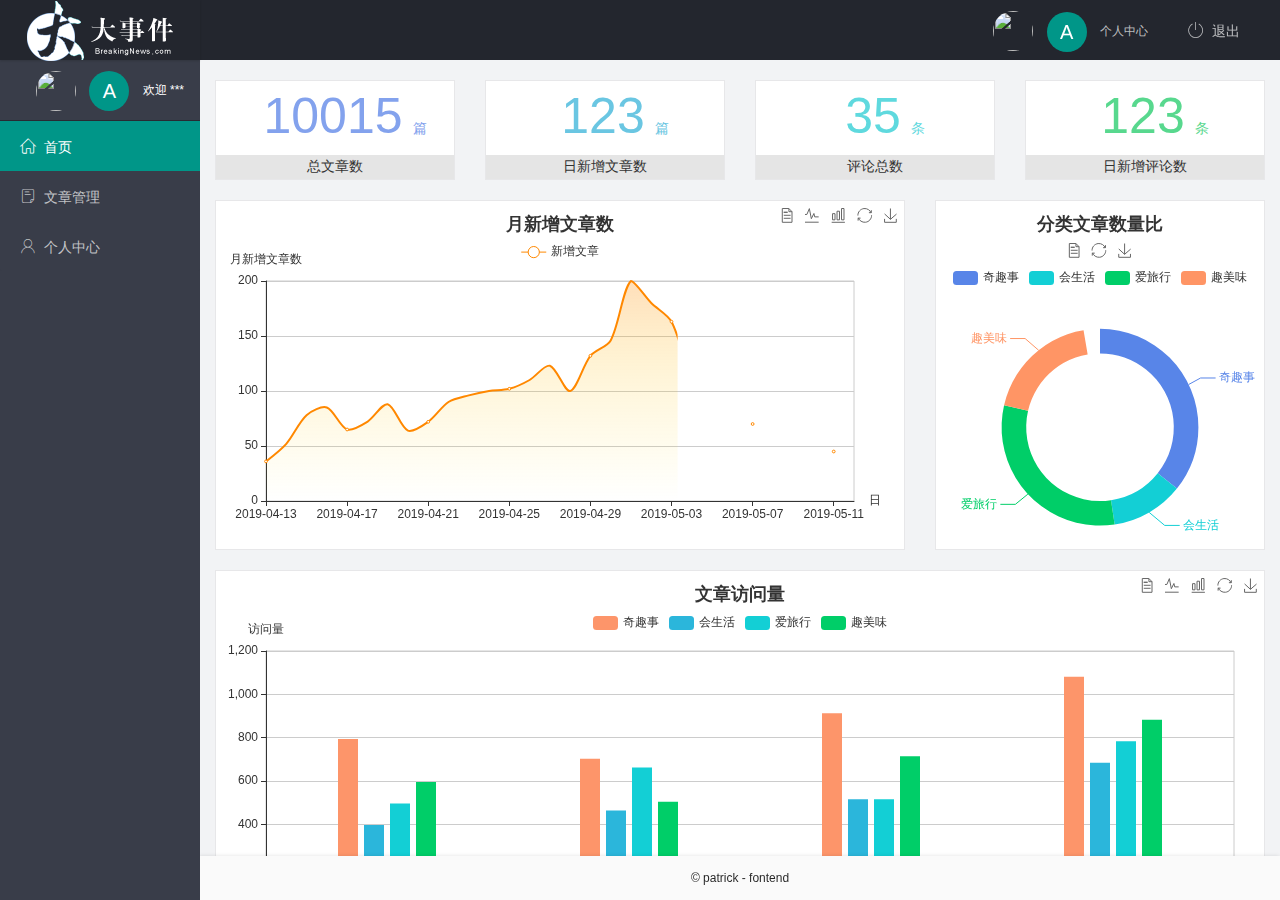
==== commit 05dbc28e: "finish user parge" ====
--- a/index.html
+++ b/index.html
@@ -26,9 +26,9 @@
               个人中心
             </a>
             <dl class="layui-nav-child">
-              <dd><a href="">基本资料</a></dd>
-              <dd><a href="">更换头像</a></dd>
-              <dd><a href="">重置密码</a></dd>
+              <dd><a href="./user/user_info.html" target="screen">基本资料</a></dd>
+              <dd><a href="./user/user_avatar.html" target="screen">更换头像</a></dd>
+              <dd><a href="./user/user_pwd.html" target="screen">重置密码</a></dd>
             </dl>
           </li>
           <li class="layui-nav-item">
@@ -75,13 +75,13 @@
               <a href="javascript:;"><span class="iconfont icon-user"></span>个人中心</a>
               <dl class="layui-nav-child">
                 <dd>
-                  <a href="javascript:;"><i class="layui-icon layui-icon-app"></i>基本资料</a>
+                  <a href="./user/user_info.html" target="screen"><i class="layui-icon layui-icon-app"></i>基本资料</a>
                 </dd>
                 <dd>
-                  <a href="javascript:;"><i class="layui-icon layui-icon-app"></i>更换头像</a>
+                  <a href="./user/user_avatar.html" target="screen"><i class="layui-icon layui-icon-app"></i>更换头像</a>
                 </dd>
                 <dd>
-                  <a href="javascript:;"><i class="layui-icon layui-icon-app"></i>重置密码</a>
+                  <a href="./user/user_pwd.html" target="screen"><i class="layui-icon layui-icon-app"></i>重置密码</a>
                 </dd>
               </dl>
             </li>
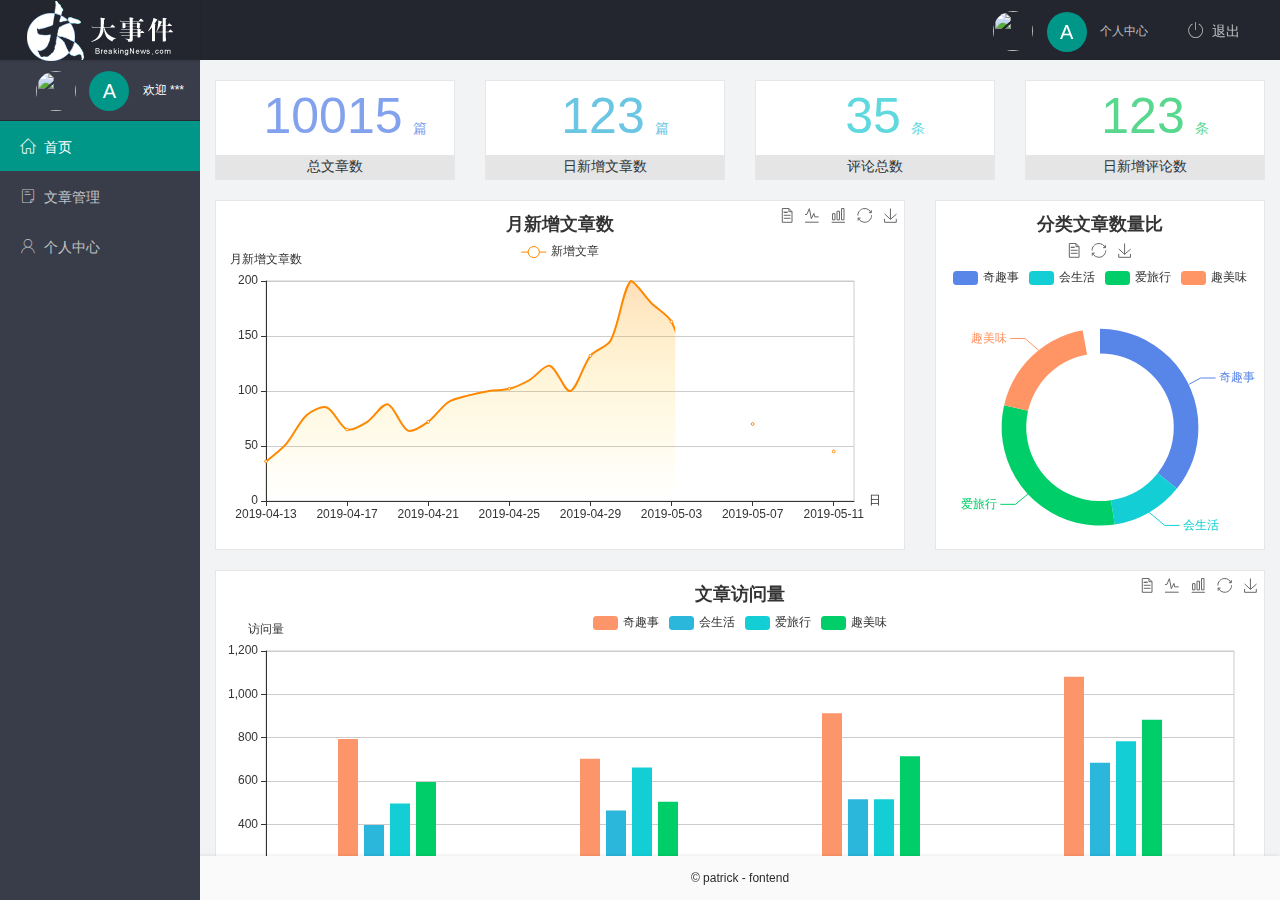
==== commit cdf66e1d: "finish artical categary function" ====
--- a/index.html
+++ b/index.html
@@ -59,7 +59,7 @@
               <a class="" href="javascript:;"><span class="iconfont icon-16"></span>文章管理</a>
               <dl class="layui-nav-child">
                 <dd>
-                  <a href="javascript:;"><i class="layui-icon layui-icon-app"></i>文章类别</a>
+                  <a href="./article/art_cate.html" target="screen"><i class="layui-icon layui-icon-app"></i>文章类别</a>
                 </dd>
                 <dd>
                   <a href="javascript:;"><i class="layui-icon layui-icon-app"></i>文章列表</a>
